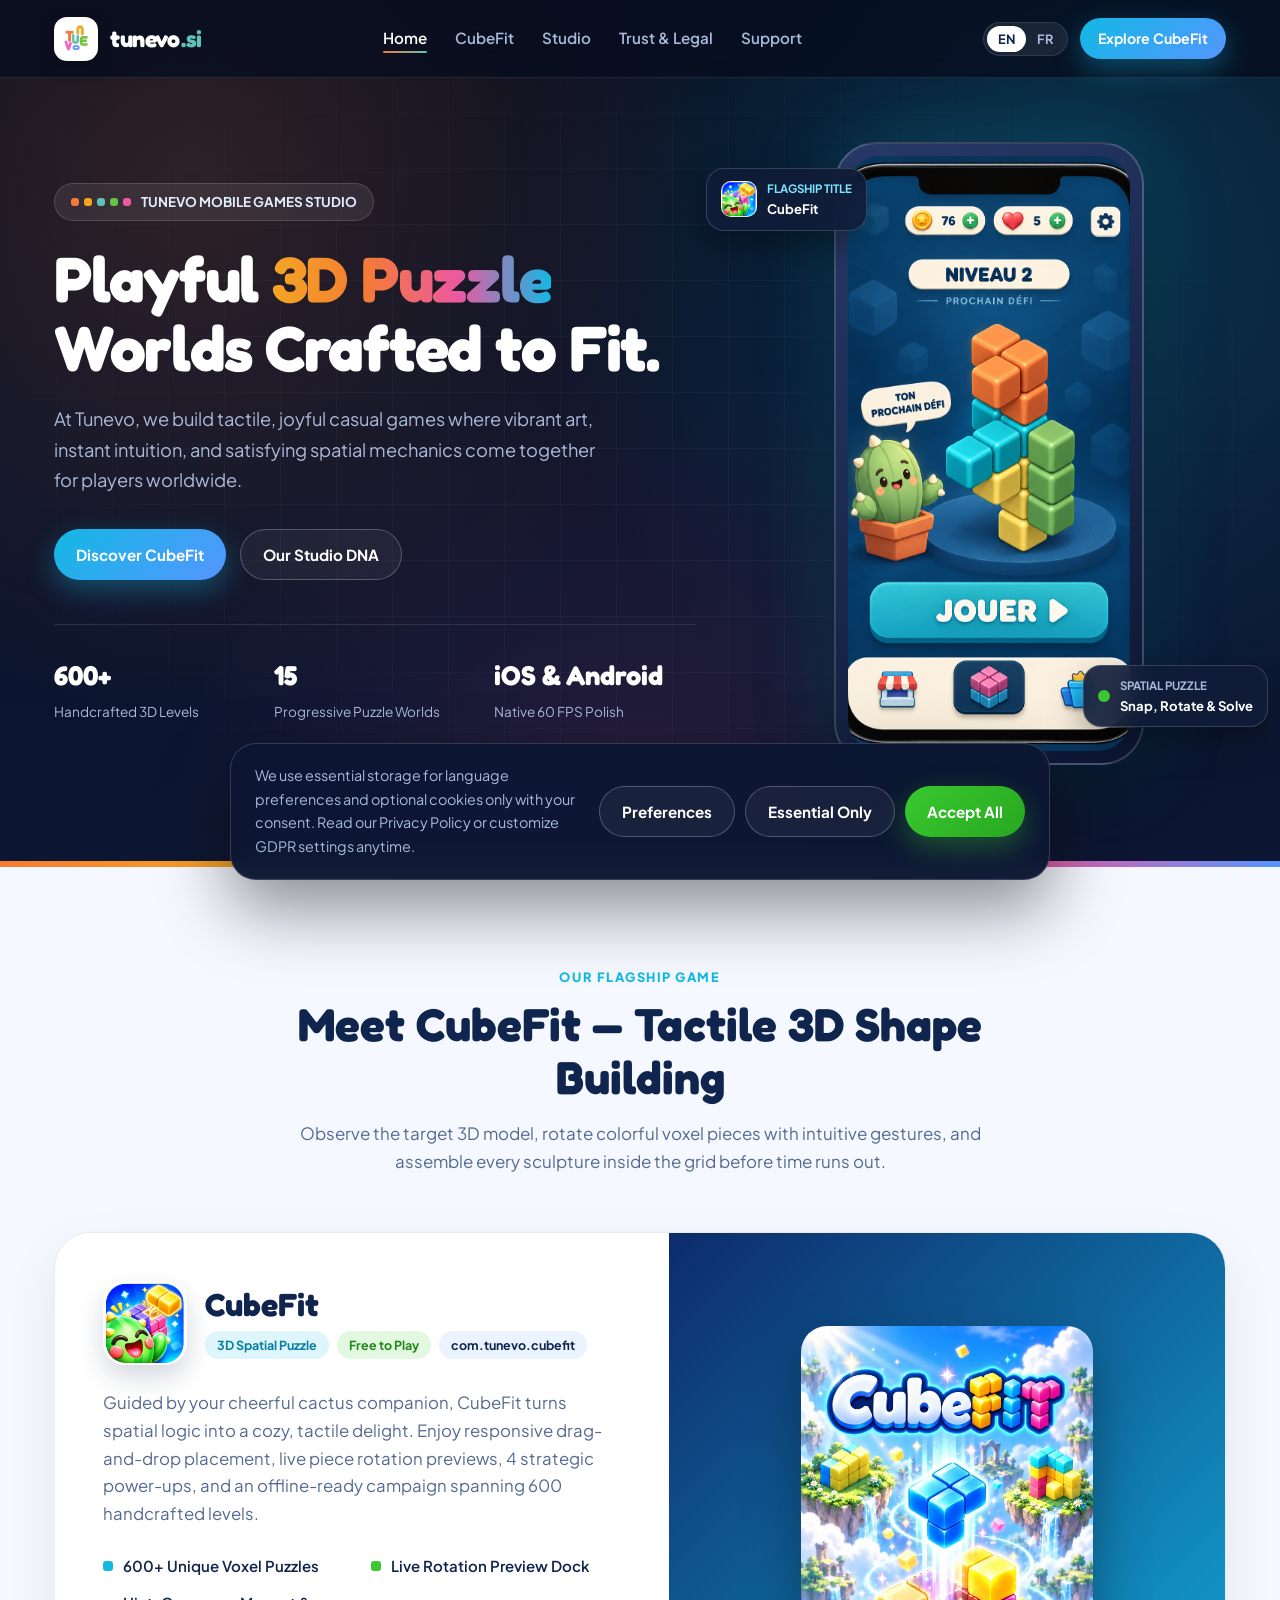
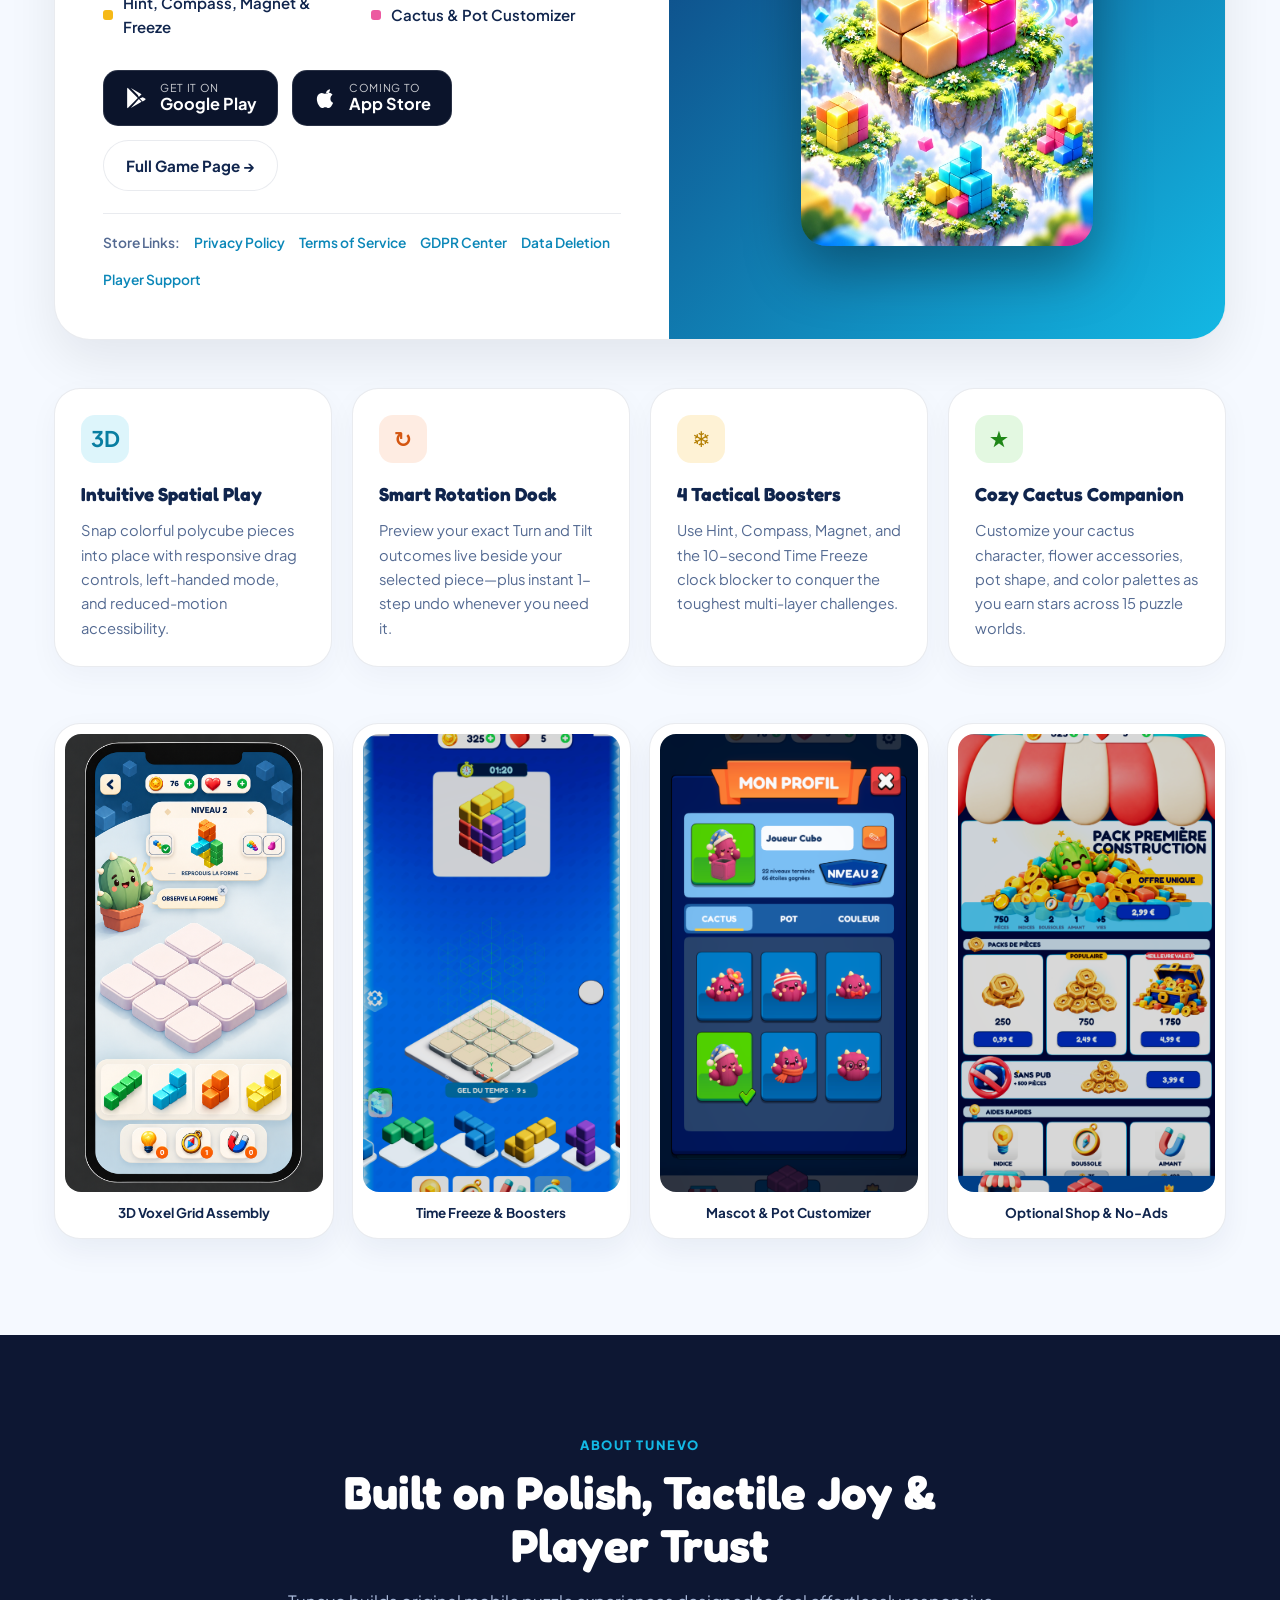
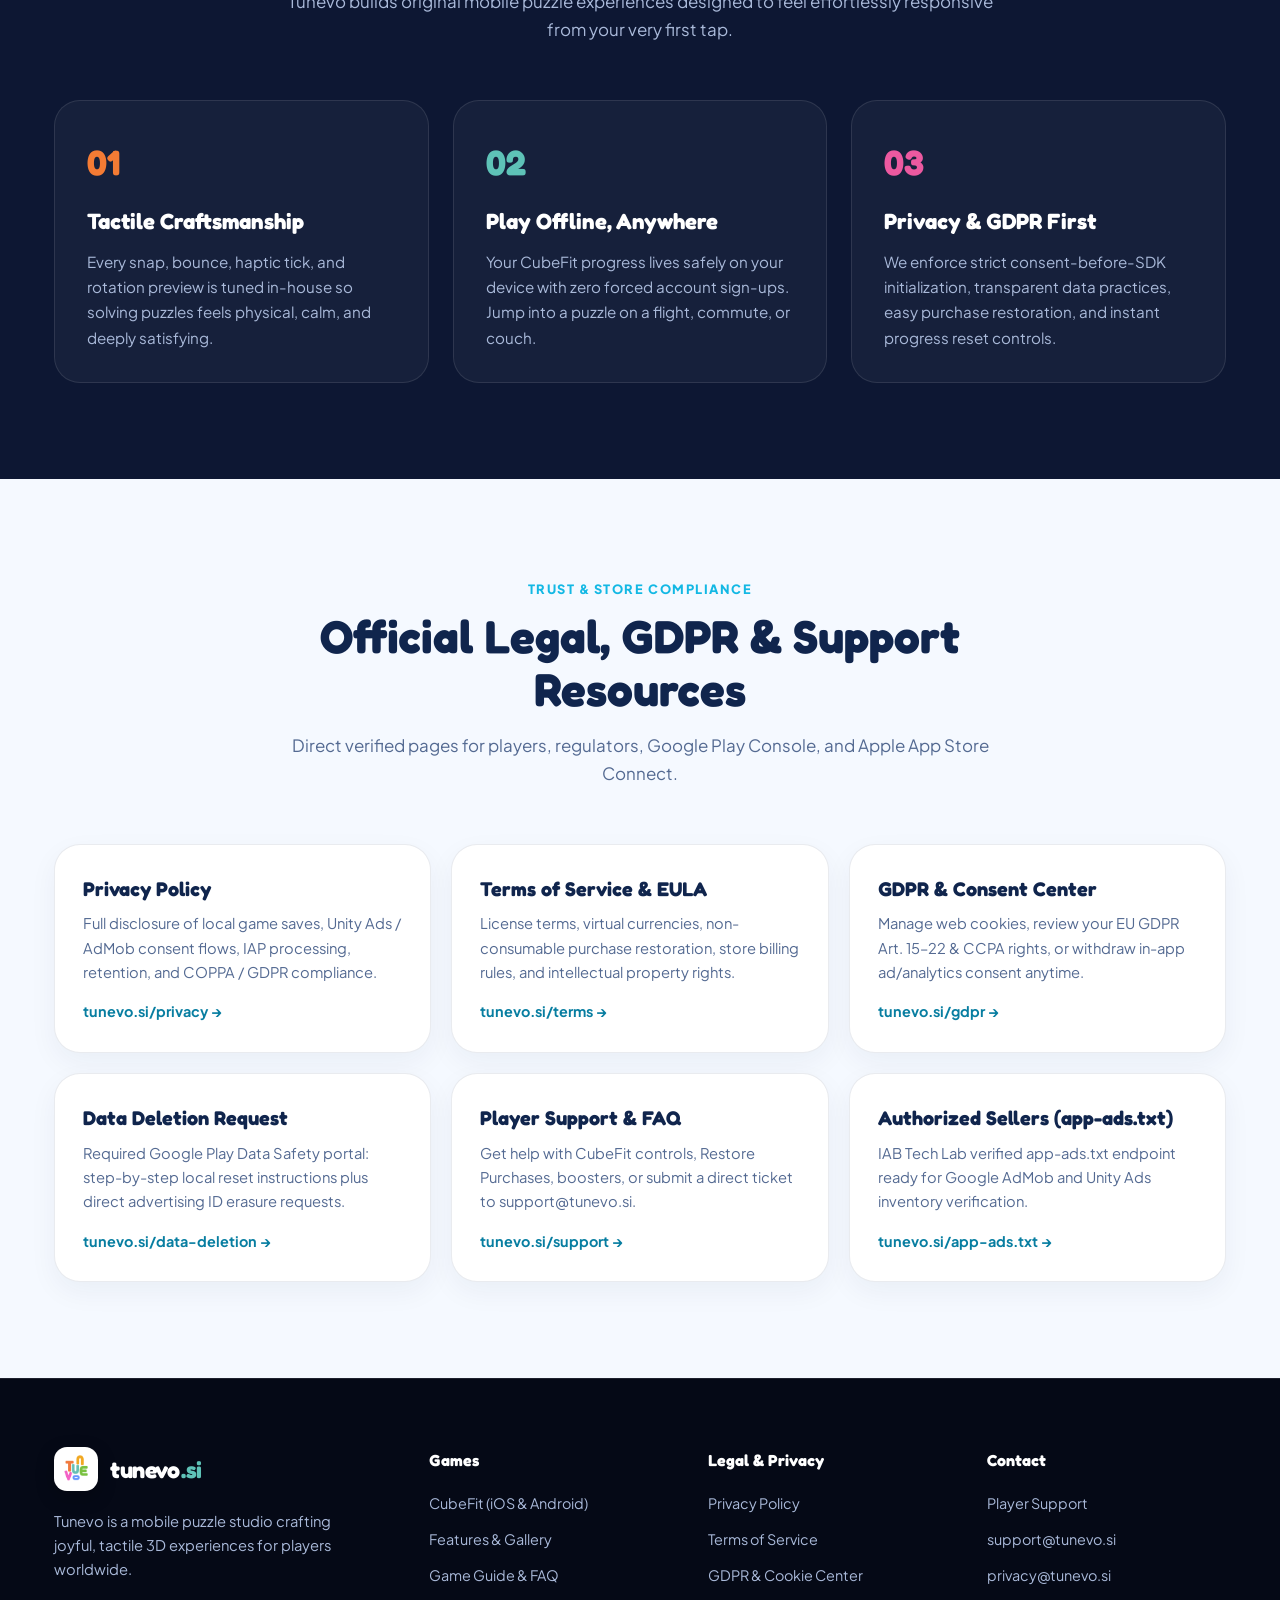
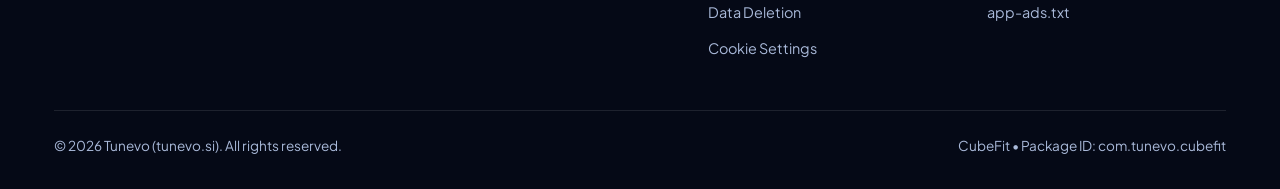
==== index.html @ 31abd895 "feat: initialize Tunevo (tunevo.si) website & CubeFit store/GDPR compliance hub" ====
<!DOCTYPE html>
<html lang="en" data-lang="en">
<head>
  <meta charset="UTF-8">
  <meta name="viewport" content="width=device-width, initial-scale=1.0">
  <title>Tunevo — Mobile Puzzle Studio &amp; Creators of CubeFit</title>
  <meta name="description" content="Tunevo is an independent mobile game studio crafting tactile 3D puzzle experiences. Discover CubeFit: 600+ handcrafted voxel construction puzzles for iOS and Android.">
  <meta name="theme-color" content="#070D1F">
  <link rel="canonical" href="https://tunevo.si/">
  <link rel="icon" type="image/png" href="assets/images/favicon.png">
  <link rel="apple-touch-icon" href="assets/images/tunevo-logo.png">
  <link rel="manifest" href="site.webmanifest">

  <!-- Open Graph / Social Sharing -->
  <meta property="og:type" content="website">
  <meta property="og:url" content="https://tunevo.si/">
  <meta property="og:title" content="Tunevo — Mobile Puzzle Studio &amp; Creators of CubeFit">
  <meta property="og:description" content="Playful 3D worlds crafted to fit. Explore CubeFit, our flagship 3D voxel puzzle game with 600 handcrafted levels on iOS &amp; Android.">
  <meta property="og:image" content="https://tunevo.si/assets/images/cubefit-poster.jpg">
  <meta name="twitter:card" content="summary_large_image">

  <link rel="stylesheet" href="assets/css/styles.css">
</head>
<body>
  <!-- Navigation -->
  <header class="site-header">
    <div class="container nav-inner">
      <a href="./" class="brand-link" aria-label="Tunevo Home">
        <span class="brand-logo-wrap">
          <img src="assets/images/tunevo-logo.png" alt="Tunevo logo">
        </span>
        <span class="brand-wordmark">tunevo<span class="brand-dot">.si</span></span>
      </a>

      <nav aria-label="Primary Navigation">
        <ul class="nav-links">
          <li><a href="#top" class="active" data-i18n-en="Home" data-i18n-fr="Accueil">Home</a></li>
          <li><a href="#cubefit" data-i18n-en="CubeFit" data-i18n-fr="CubeFit">CubeFit</a></li>
          <li><a href="#studio" data-i18n-en="Studio" data-i18n-fr="Studio">Studio</a></li>
          <li><a href="#compliance" data-i18n-en="Trust &amp; Legal" data-i18n-fr="Légal &amp; RGPD">Trust &amp; Legal</a></li>
          <li><a href="support/" data-i18n-en="Support" data-i18n-fr="Support">Support</a></li>
        </ul>
      </nav>

      <div class="nav-actions">
        <div class="lang-switch" role="group" aria-label="Language switch">
          <button type="button" class="lang-btn active" data-set-lang="en">EN</button>
          <button type="button" class="lang-btn" data-set-lang="fr">FR</button>
        </div>
        <a href="cubefit/" class="btn btn-primary nav-cta" data-i18n-en="Explore CubeFit" data-i18n-fr="Découvrir CubeFit">Explore CubeFit</a>
        <button type="button" class="mobile-menu-btn" id="mobileMenuBtn" aria-label="Open menu" aria-expanded="false">
          <svg width="22" height="22" viewBox="0 0 24 24" fill="none" stroke="currentColor" stroke-width="2.4" stroke-linecap="round"><path d="M4 7h16M4 12h16M4 17h16"/></svg>
        </button>
      </div>
    </div>
  </header>

  <div class="mobile-drawer" id="mobileDrawer">
    <ul>
      <li><a href="#top" data-i18n-en="Home" data-i18n-fr="Accueil">Home</a></li>
      <li><a href="#cubefit" data-i18n-en="CubeFit — Flagship Game" data-i18n-fr="CubeFit — Jeu phare">CubeFit — Flagship Game</a></li>
      <li><a href="#studio" data-i18n-en="About Tunevo" data-i18n-fr="À propos de Tunevo">About Tunevo</a></li>
      <li><a href="privacy/" data-i18n-en="Privacy Policy" data-i18n-fr="Politique de confidentialité">Privacy Policy</a></li>
      <li><a href="terms/" data-i18n-en="Terms of Service" data-i18n-fr="Conditions d'utilisation">Terms of Service</a></li>
      <li><a href="gdpr/" data-i18n-en="GDPR &amp; Cookies" data-i18n-fr="RGPD &amp; Cookies">GDPR &amp; Cookies</a></li>
      <li><a href="support/" data-i18n-en="Support" data-i18n-fr="Support">Support</a></li>
    </ul>
  </div>

  <main id="top">
    <!-- Hero Section -->
    <section class="hero-section">
      <div class="hero-grid-bg" aria-hidden="true"></div>
      <div class="container hero-layout">
        <div>
          <div class="studio-badge">
            <span class="studio-badge-dots" aria-hidden="true">
              <span style="background: var(--tunevo-orange)"></span>
              <span style="background: var(--tunevo-yellow)"></span>
              <span style="background: var(--tunevo-teal)"></span>
              <span style="background: var(--tunevo-green)"></span>
              <span style="background: var(--tunevo-pink)"></span>
            </span>
            <span data-i18n-en="TUNEVO MOBILE GAMES STUDIO" data-i18n-fr="STUDIO DE JEUX MOBILES TUNEVO">TUNEVO MOBILE GAMES STUDIO</span>
          </div>

          <h1 class="hero-title" data-lang-block="en">
            Playful <span class="gradient-text">3D Puzzle</span><br>Worlds Crafted to Fit.
          </h1>
          <h1 class="hero-title" data-lang-block="fr">
            Des mondes <span class="gradient-text">Puzzle 3D</span><br>pensés pour captiver.
          </h1>

          <p class="hero-subtitle" data-i18n-en="At Tunevo, we build tactile, joyful casual games where vibrant art, instant intuition, and satisfying spatial mechanics come together for players worldwide." data-i18n-fr="Chez Tunevo, nous créons des jeux casual tactiles et joyeux où direction artistique vibrante, prise en main immédiate et puzzles spatiaux gratifiants se rencontrent pour les joueurs du monde entier.">
            At Tunevo, we build tactile, joyful casual games where vibrant art, instant intuition, and satisfying spatial mechanics come together for players worldwide.
          </p>

          <div class="hero-actions">
            <a href="#cubefit" class="btn btn-primary" data-i18n-en="Discover CubeFit" data-i18n-fr="Découvrir CubeFit">Discover CubeFit</a>
            <a href="#studio" class="btn btn-outline-light" data-i18n-en="Our Studio DNA" data-i18n-fr="Notre ADN Studio">Our Studio DNA</a>
          </div>

          <div class="hero-stats">
            <div class="stat-item">
              <strong>600+</strong>
              <span data-i18n-en="Handcrafted 3D Levels" data-i18n-fr="Niveaux 3D conçus à la main">Handcrafted 3D Levels</span>
            </div>
            <div class="stat-item">
              <strong>15</strong>
              <span data-i18n-en="Progressive Puzzle Worlds" data-i18n-fr="Mondes de progression">Progressive Puzzle Worlds</span>
            </div>
            <div class="stat-item">
              <strong>iOS &amp; Android</strong>
              <span data-i18n-en="Native 60 FPS Polish" data-i18n-fr="Fluidité native 60 FPS">Native 60 FPS Polish</span>
            </div>
          </div>
        </div>

        <div class="hero-visual">
          <div class="floating-chip chip-top">
            <img src="assets/images/cubefit-icon.png" alt="CubeFit App Icon">
            <div>
              <div style="font-size: 0.72rem; color: #7EE4FF;" data-i18n-en="FLAGSHIP TITLE" data-i18n-fr="TITRE PHARE">FLAGSHIP TITLE</div>
              <div>CubeFit</div>
            </div>
          </div>

          <div class="phone-showcase">
            <img src="assets/images/cubefit-phone-home.png" alt="CubeFit Home Screen Showcase">
          </div>

          <div class="floating-chip chip-bottom">
            <span style="width: 12px; height: 12px; border-radius: 50%; background: var(--cubefit-green); display: inline-block;"></span>
            <div>
              <div style="font-size: 0.72rem; color: var(--ink-light-muted);" data-i18n-en="SPATIAL PUZZLE" data-i18n-fr="PUZZLE SPATIAL">SPATIAL PUZZLE</div>
              <div data-i18n-en="Snap, Rotate &amp; Solve" data-i18n-fr="Orientez, Posez &amp; Validez">Snap, Rotate &amp; Solve</div>
            </div>
          </div>
        </div>
      </div>
    </section>

    <div class="brand-ribbon" aria-hidden="true"></div>

    <!-- Dedicated CubeFit Flagship Section -->
    <section class="section-light" id="cubefit">
      <div class="container">
        <div class="section-header">
          <span class="eyebrow" data-i18n-en="OUR FLAGSHIP GAME" data-i18n-fr="NOTRE JEU PHARE">OUR FLAGSHIP GAME</span>
          <h2 class="section-title" data-i18n-en="Meet CubeFit — Tactile 3D Shape Building" data-i18n-fr="Découvrez CubeFit — Construction 3D Tactile">Meet CubeFit — Tactile 3D Shape Building</h2>
          <p class="section-desc" data-i18n-en="Observe the target 3D model, rotate colorful voxel pieces with intuitive gestures, and assemble every sculpture inside the grid before time runs out." data-i18n-fr="Observez le modèle 3D cible, orientez les pièces colorées d'un geste fluide et assemblez chaque sculpture sur le plateau avant la fin du chrono.">
            Observe the target 3D model, rotate colorful voxel pieces with intuitive gestures, and assemble every sculpture inside the grid before time runs out.
          </p>
        </div>

        <article class="cubefit-flagship">
          <div class="cubefit-info">
            <div class="cubefit-app-row">
              <img src="assets/images/cubefit-icon.png" alt="CubeFit Official Icon" class="cubefit-icon">
              <div>
                <h3>CubeFit</h3>
                <div class="cubefit-meta-tags">
                  <span class="tag-pill cyan" data-i18n-en="3D Spatial Puzzle" data-i18n-fr="Puzzle Spatial 3D">3D Spatial Puzzle</span>
                  <span class="tag-pill green" data-i18n-en="Free to Play" data-i18n-fr="Gratuit">Free to Play</span>
                  <span class="tag-pill">com.tunevo.cubefit</span>
                </div>
              </div>
            </div>

            <p class="cubefit-lead" data-i18n-en="Guided by your cheerful cactus companion, CubeFit turns spatial logic into a cozy, tactile delight. Enjoy responsive drag-and-drop placement, live piece rotation previews, 4 strategic power-ups, and an offline-ready campaign spanning 600 handcrafted levels." data-i18n-fr="Accompagné de votre mascotte cactus expressive, CubeFit transforme la logique spatiale en un plaisir tactile et chaleureux. Profitez d'un placement fluide, d'aperçus de rotation en direct, de 4 bonus stratégiques et d'une campagne jouable hors ligne de 600 niveaux.">
              Guided by your cheerful cactus companion, CubeFit turns spatial logic into a cozy, tactile delight. Enjoy responsive drag-and-drop placement, live piece rotation previews, 4 strategic power-ups, and an offline-ready campaign spanning 600 handcrafted levels.
            </p>

            <ul class="cubefit-bullets">
              <li><span class="bullet-dot" style="background: var(--cubefit-cyan)"></span><span data-i18n-en="600+ Unique Voxel Puzzles" data-i18n-fr="600+ Puzzles Voxel uniques">600+ Unique Voxel Puzzles</span></li>
              <li><span class="bullet-dot" style="background: var(--cubefit-green)"></span><span data-i18n-en="Live Rotation Preview Dock" data-i18n-fr="Barre d'aperçu de rotation">Live Rotation Preview Dock</span></li>
              <li><span class="bullet-dot" style="background: var(--cubefit-gold)"></span><span data-i18n-en="Hint, Compass, Magnet &amp; Freeze" data-i18n-fr="Indice, Boussole, Aimant &amp; Gel">Hint, Compass, Magnet &amp; Freeze</span></li>
              <li><span class="bullet-dot" style="background: var(--tunevo-pink)"></span><span data-i18n-en="Cactus &amp; Pot Customizer" data-i18n-fr="Personnalisation Cactus &amp; Pot">Cactus &amp; Pot Customizer</span></li>
            </ul>

            <div class="store-buttons" id="stores">
              <a href="https://play.google.com/store/apps/details?id=com.tunevo.cubefit" target="_blank" rel="noopener noreferrer" class="store-badge" aria-label="Get CubeFit on Google Play">
                <svg viewBox="0 0 24 24" fill="currentColor" aria-hidden="true"><path d="M3.61 1.814L13.793 12 3.61 22.186a1.75 1.75 0 0 1-.46-1.2V3.014c0-.463.173-.89.46-1.2zm11.244 11.245l2.707 2.707-10.74 6.137 8.033-8.844zm3.82-1.915l2.373 1.356c.62.354.62 1.246 0 1.6l-2.373 1.356-2.963-2.963 2.963-1.349zm-4.881-2.203L6.821 2.097l10.74 6.137-2.707 2.707z"/></svg>
                <span class="store-badge-text">
                  <small data-i18n-en="GET IT ON" data-i18n-fr="DISPONIBLE SUR">GET IT ON</small>
                  <strong>Google Play</strong>
                </span>
              </a>

              <a href="cubefit/" class="store-badge" aria-label="Download CubeFit on the App Store">
                <svg viewBox="0 0 24 24" fill="currentColor" aria-hidden="true"><path d="M18.71 19.5c-.83 1.24-1.71 2.45-3.05 2.47-1.34.03-1.77-.79-3.29-.79-1.53 0-2 .77-3.27.82-1.31.05-2.3-1.32-3.14-2.53C4.25 17 2.94 12.45 4.7 9.39c.87-1.52 2.43-2.48 4.12-2.51 1.28-.02 2.5.87 3.29.87.78 0 2.26-1.07 3.81-.91.65.03 2.47.26 3.64 1.98-.09.06-2.17 1.28-2.15 3.81.03 3.02 2.65 4.03 2.68 4.04-.03.07-.42 1.44-1.38 2.83M15.97 6.33c.68-.83 1.14-1.98 1.01-3.13-.98.04-2.17.65-2.87 1.48-.63.73-1.18 1.9-1.03 3.02 1.1.08 2.21-.55 2.89-1.37z"/></svg>
                <span class="store-badge-text">
                  <small data-i18n-en="COMING TO" data-i18n-fr="BIENTÔT SUR">COMING TO</small>
                  <strong>App Store</strong>
                </span>
              </a>

              <a href="cubefit/" class="btn btn-outline-dark" data-i18n-en="Full Game Page &rarr;" data-i18n-fr="Page complète du jeu &rarr;">Full Game Page &rarr;</a>
            </div>

            <div class="cubefit-legal-strip">
              <span data-i18n-en="Store Links:" data-i18n-fr="Liens Store :">Store Links:</span>
              <a href="privacy/" data-i18n-en="Privacy Policy" data-i18n-fr="Confidentialité">Privacy Policy</a>
              <a href="terms/" data-i18n-en="Terms of Service" data-i18n-fr="CGU">Terms of Service</a>
              <a href="gdpr/" data-i18n-en="GDPR Center" data-i18n-fr="Centre RGPD">GDPR Center</a>
              <a href="data-deletion/" data-i18n-en="Data Deletion" data-i18n-fr="Suppression des données">Data Deletion</a>
              <a href="support/" data-i18n-en="Player Support" data-i18n-fr="Support Joueur">Player Support</a>
            </div>
          </div>

          <div class="cubefit-media-pane">
            <img src="assets/images/cubefit-poster.jpg" alt="CubeFit 3D Puzzle Artwork">
          </div>
        </article>

        <!-- Core Features -->
        <div class="features-grid">
          <div class="feature-card">
            <div class="feature-icon" style="background: rgba(19, 184, 228, 0.14); color: #087EA1;">3D</div>
            <h4 data-i18n-en="Intuitive Spatial Play" data-i18n-fr="Jeu Spatial Intuitif">Intuitive Spatial Play</h4>
            <p data-i18n-en="Snap colorful polycube pieces into place with responsive drag controls, left-handed mode, and reduced-motion accessibility." data-i18n-fr="Placez des pièces polycubes avec un glisser-déposer fluide, un mode gaucher et une option d'animations réduites.">
              Snap colorful polycube pieces into place with responsive drag controls, left-handed mode, and reduced-motion accessibility.
            </p>
          </div>

          <div class="feature-card">
            <div class="feature-icon" style="background: rgba(244, 123, 52, 0.14); color: #D45611;">&#8635;</div>
            <h4 data-i18n-en="Smart Rotation Dock" data-i18n-fr="Dock de Rotation Intelligent">Smart Rotation Dock</h4>
            <p data-i18n-en="Preview your exact Turn and Tilt outcomes live beside your selected piece—plus instant 1-step undo whenever you need it." data-i18n-fr="Visualisez l'aperçu exact de chaque rotation horizontale ou verticale avant de valider, avec annulation directe en un geste.">
              Preview your exact Turn and Tilt outcomes live beside your selected piece—plus instant 1-step undo whenever you need it.
            </p>
          </div>

          <div class="feature-card">
            <div class="feature-icon" style="background: rgba(246, 185, 23, 0.18); color: #B37E00;">&#10052;</div>
            <h4 data-i18n-en="4 Tactical Boosters" data-i18n-fr="4 Bonus Tactiques">4 Tactical Boosters</h4>
            <p data-i18n-en="Use Hint, Compass, Magnet, and the 10-second Time Freeze clock blocker to conquer the toughest multi-layer challenges." data-i18n-fr="Utilisez Indice, Boussole, Aimant et le Gel du Temps (10 secondes) pour réussir les défis les plus complexes.">
              Use Hint, Compass, Magnet, and the 10-second Time Freeze clock blocker to conquer the toughest multi-layer challenges.
            </p>
          </div>

          <div class="feature-card">
            <div class="feature-icon" style="background: rgba(57, 201, 47, 0.14); color: #1F8717;">&#9733;</div>
            <h4 data-i18n-en="Cozy Cactus Companion" data-i18n-fr="Mascotte Cactus Évolutive">Cozy Cactus Companion</h4>
            <p data-i18n-en="Customize your cactus character, flower accessories, pot shape, and color palettes as you earn stars across 15 puzzle worlds." data-i18n-fr="Personnalisez votre mascotte cactus, son pot et ses couleurs au fil de votre progression dans les 15 mondes.">
              Customize your cactus character, flower accessories, pot shape, and color palettes as you earn stars across 15 puzzle worlds.
            </p>
          </div>
        </div>

        <!-- Screenshots Gallery -->
        <div class="gallery-grid">
          <div class="gallery-card" data-lightbox-src="assets/images/cubefit-phone-gameplay.png" data-lightbox-alt="CubeFit 3D Grid Gameplay">
            <img src="assets/images/cubefit-phone-gameplay.png" alt="CubeFit 3D Grid Gameplay" loading="lazy">
            <div class="gallery-caption" data-i18n-en="3D Voxel Grid Assembly" data-i18n-fr="Assemblage 3D sur plateau">3D Voxel Grid Assembly</div>
          </div>
          <div class="gallery-card" data-lightbox-src="assets/images/cubefit-screen-freeze.png" data-lightbox-alt="CubeFit Time Freeze Booster">
            <img src="assets/images/cubefit-screen-freeze.png" alt="CubeFit Time Freeze Booster" loading="lazy">
            <div class="gallery-caption" data-i18n-en="Time Freeze &amp; Boosters" data-i18n-fr="Gel du Temps &amp; Bonus">Time Freeze &amp; Boosters</div>
          </div>
          <div class="gallery-card" data-lightbox-src="assets/images/cubefit-screen-profile.png" data-lightbox-alt="CubeFit Mascot Customizer">
            <img src="assets/images/cubefit-screen-profile.png" alt="CubeFit Mascot Customizer" loading="lazy">
            <div class="gallery-caption" data-i18n-en="Mascot &amp; Pot Customizer" data-i18n-fr="Atelier Cactus &amp; Pots">Mascot &amp; Pot Customizer</div>
          </div>
          <div class="gallery-card" data-lightbox-src="assets/images/cubefit-screen-shop.png" data-lightbox-alt="CubeFit Shop &amp; Bundles">
            <img src="assets/images/cubefit-screen-shop.png" alt="CubeFit Shop &amp; Bundles" loading="lazy">
            <div class="gallery-caption" data-i18n-en="Optional Shop &amp; No-Ads" data-i18n-fr="Boutique &amp; Pack Sans Pub">Optional Shop &amp; No-Ads</div>
          </div>
        </div>
      </div>
    </section>

    <!-- Studio Philosophy (Grand Games / Loop Games Style) -->
    <section class="section-dark" id="studio">
      <div class="container">
        <div class="section-header">
          <span class="eyebrow" data-i18n-en="ABOUT TUNEVO" data-i18n-fr="À PROPOS DE TUNEVO">ABOUT TUNEVO</span>
          <h2 class="section-title" data-i18n-en="Built on Polish, Tactile Joy &amp; Player Trust" data-i18n-fr="Fondé sur le soin, le plaisir tactile et la confiance">Built on Polish, Tactile Joy &amp; Player Trust</h2>
          <p class="section-desc" data-i18n-en="Tunevo builds original mobile puzzle experiences designed to feel effortlessly responsive from your very first tap." data-i18n-fr="Tunevo développe des expériences de puzzle mobiles originales, pensées pour offrir une prise en main fluide et gratifiante dès la première seconde.">
            Tunevo builds original mobile puzzle experiences designed to feel effortlessly responsive from your very first tap.
          </p>
        </div>

        <div class="pillars-grid">
          <div class="pillar-card">
            <span class="pillar-num" style="color: var(--tunevo-orange);">01</span>
            <h3 data-i18n-en="Tactile Craftsmanship" data-i18n-fr="Finition Tactile">Tactile Craftsmanship</h3>
            <p data-i18n-en="Every snap, bounce, haptic tick, and rotation preview is tuned in-house so solving puzzles feels physical, calm, and deeply satisfying." data-i18n-fr="Chaque clic, rebond, vibration haptique et aperçu de rotation est calibré avec précision pour offrir un ressenti physique et apaisant.">
              Every snap, bounce, haptic tick, and rotation preview is tuned in-house so solving puzzles feels physical, calm, and deeply satisfying.
            </p>
          </div>

          <div class="pillar-card">
            <span class="pillar-num" style="color: var(--tunevo-teal);">02</span>
            <h3 data-i18n-en="Play Offline, Anywhere" data-i18n-fr="Jouable Hors Ligne">Play Offline, Anywhere</h3>
            <p data-i18n-en="Your CubeFit progress lives safely on your device with zero forced account sign-ups. Jump into a puzzle on a flight, commute, or couch." data-i18n-fr="Votre progression CubeFit est sauvegardée localement sans création de compte obligatoire. Lancez une partie à tout moment, même hors connexion.">
              Your CubeFit progress lives safely on your device with zero forced account sign-ups. Jump into a puzzle on a flight, commute, or couch.
            </p>
          </div>

          <div class="pillar-card">
            <span class="pillar-num" style="color: var(--tunevo-pink);">03</span>
            <h3 data-i18n-en="Privacy &amp; GDPR First" data-i18n-fr="Confidentialité &amp; RGPD">Privacy &amp; GDPR First</h3>
            <p data-i18n-en="We enforce strict consent-before-SDK initialization, transparent data practices, easy purchase restoration, and instant progress reset controls." data-i18n-fr="Nous appliquons le consentement préalable avant l'initialisation des SDK tiers, une transparence totale et des contrôles simples de suppression et restauration.">
              We enforce strict consent-before-SDK initialization, transparent data practices, easy purchase restoration, and instant progress reset controls.
            </p>
          </div>
        </div>
      </div>
    </section>

    <!-- Store Compliance & Legal Center -->
    <section class="section-light" id="compliance">
      <div class="container">
        <div class="section-header">
          <span class="eyebrow" data-i18n-en="TRUST &amp; STORE COMPLIANCE" data-i18n-fr="CONFIANCE &amp; CONFORMITÉ STORES">TRUST &amp; STORE COMPLIANCE</span>
          <h2 class="section-title" data-i18n-en="Official Legal, GDPR &amp; Support Resources" data-i18n-fr="Ressources Légales, RGPD &amp; Support Officielles">Official Legal, GDPR &amp; Support Resources</h2>
          <p class="section-desc" data-i18n-en="Direct verified pages for players, regulators, Google Play Console, and Apple App Store Connect." data-i18n-fr="Pages officielles destinées aux joueurs, aux autorités de protection des données ainsi qu'à Google Play Console et Apple App Store Connect.">
            Direct verified pages for players, regulators, Google Play Console, and Apple App Store Connect.
          </p>
        </div>

        <div class="compliance-grid">
          <a href="privacy/" class="compliance-card">
            <div>
              <h3 data-i18n-en="Privacy Policy" data-i18n-fr="Politique de Confidentialité">Privacy Policy</h3>
              <p data-i18n-en="Full disclosure of local game saves, Unity Ads / AdMob consent flows, IAP processing, retention, and COPPA / GDPR compliance." data-i18n-fr="Détails complets sur la sauvegarde locale, le consentement publicitaire, les achats intégrés, la conservation et la conformité RGPD.">
                Full disclosure of local game saves, Unity Ads / AdMob consent flows, IAP processing, retention, and COPPA / GDPR compliance.
              </p>
            </div>
            <span class="compliance-link">tunevo.si/privacy &rarr;</span>
          </a>

          <a href="terms/" class="compliance-card">
            <div>
              <h3 data-i18n-en="Terms of Service &amp; EULA" data-i18n-fr="Conditions d'Utilisation (CGU)">Terms of Service &amp; EULA</h3>
              <p data-i18n-en="License terms, virtual currencies, non-consumable purchase restoration, store billing rules, and intellectual property rights." data-i18n-fr="Conditions de licence, monnaies virtuelles, restauration des achats, règles des boutiques officielles et propriété intellectuelle.">
                License terms, virtual currencies, non-consumable purchase restoration, store billing rules, and intellectual property rights.
              </p>
            </div>
            <span class="compliance-link">tunevo.si/terms &rarr;</span>
          </a>

          <a href="gdpr/" class="compliance-card">
            <div>
              <h3 data-i18n-en="GDPR &amp; Consent Center" data-i18n-fr="Centre RGPD &amp; Préférences">GDPR &amp; Consent Center</h3>
              <p data-i18n-en="Manage web cookies, review your EU GDPR Art. 15–22 &amp; CCPA rights, or withdraw in-app ad/analytics consent anytime." data-i18n-fr="Gérez vos cookies, consultez vos droits RGPD (Art. 15–22) et CCPA, ou retirez votre consentement publicitaire à tout moment.">
                Manage web cookies, review your EU GDPR Art. 15–22 &amp; CCPA rights, or withdraw in-app ad/analytics consent anytime.
              </p>
            </div>
            <span class="compliance-link">tunevo.si/gdpr &rarr;</span>
          </a>

          <a href="data-deletion/" class="compliance-card">
            <div>
              <h3 data-i18n-en="Data Deletion Request" data-i18n-fr="Suppression des Données">Data Deletion Request</h3>
              <p data-i18n-en="Required Google Play Data Safety portal: step-by-step local reset instructions plus direct advertising ID erasure requests." data-i18n-fr="Portail conforme Google Play Sécurité des données : instructions de réinitialisation locale et demande d'effacement d'identifiants.">
                Required Google Play Data Safety portal: step-by-step local reset instructions plus direct advertising ID erasure requests.
              </p>
            </div>
            <span class="compliance-link">tunevo.si/data-deletion &rarr;</span>
          </a>

          <a href="support/" class="compliance-card">
            <div>
              <h3 data-i18n-en="Player Support &amp; FAQ" data-i18n-fr="Support Joueur &amp; FAQ">Player Support &amp; FAQ</h3>
              <p data-i18n-en="Get help with CubeFit controls, Restore Purchases, boosters, or submit a direct ticket to support@tunevo.si." data-i18n-fr="Aide sur les commandes CubeFit, la restauration des achats, les bonus ou envoi direct d'un ticket à support@tunevo.si.">
                Get help with CubeFit controls, Restore Purchases, boosters, or submit a direct ticket to support@tunevo.si.
              </p>
            </div>
            <span class="compliance-link">tunevo.si/support &rarr;</span>
          </a>

          <a href="app-ads.txt" class="compliance-card">
            <div>
              <h3 data-i18n-en="Authorized Sellers (app-ads.txt)" data-i18n-fr="Vendeurs Autorisés (app-ads.txt)">Authorized Sellers (app-ads.txt)</h3>
              <p data-i18n-en="IAB Tech Lab verified app-ads.txt endpoint ready for Google AdMob and Unity Ads inventory verification." data-i18n-fr="Fichier app-ads.txt conforme IAB Tech Lab prêt pour la vérification Google AdMob et Unity Ads.">
                IAB Tech Lab verified app-ads.txt endpoint ready for Google AdMob and Unity Ads inventory verification.
              </p>
            </div>
            <span class="compliance-link">tunevo.si/app-ads.txt &rarr;</span>
          </a>
        </div>
      </div>
    </section>
  </main>

  <!-- Footer -->
  <footer class="site-footer">
    <div class="container">
      <div class="footer-grid">
        <div class="footer-brand">
          <a href="./" class="brand-link">
            <span class="brand-logo-wrap">
              <img src="assets/images/tunevo-logo.png" alt="Tunevo Logo">
            </span>
            <span class="brand-wordmark">tunevo<span class="brand-dot">.si</span></span>
          </a>
          <p data-i18n-en="Tunevo is a mobile puzzle studio crafting joyful, tactile 3D experiences for players worldwide." data-i18n-fr="Tunevo est un studio de jeux mobiles créant des expériences de puzzle 3D tactiles et joyeuses pour les joueurs du monde entier.">
            Tunevo is a mobile puzzle studio crafting joyful, tactile 3D experiences for players worldwide.
          </p>
        </div>

        <div class="footer-col">
          <h4 data-i18n-en="Games" data-i18n-fr="Jeux">Games</h4>
          <ul>
            <li><a href="cubefit/">CubeFit (iOS &amp; Android)</a></li>
            <li><a href="#cubefit" data-i18n-en="Features &amp; Gallery" data-i18n-fr="Fonctionnalités &amp; Galerie">Features &amp; Gallery</a></li>
            <li><a href="support/" data-i18n-en="Game Guide &amp; FAQ" data-i18n-fr="Guide du jeu &amp; FAQ">Game Guide &amp; FAQ</a></li>
          </ul>
        </div>

        <div class="footer-col">
          <h4 data-i18n-en="Legal &amp; Privacy" data-i18n-fr="Légal &amp; Confidentialité">Legal &amp; Privacy</h4>
          <ul>
            <li><a href="privacy/" data-i18n-en="Privacy Policy" data-i18n-fr="Politique de confidentialité">Privacy Policy</a></li>
            <li><a href="terms/" data-i18n-en="Terms of Service" data-i18n-fr="Conditions d'utilisation">Terms of Service</a></li>
            <li><a href="gdpr/" data-i18n-en="GDPR &amp; Cookie Center" data-i18n-fr="Centre RGPD &amp; Cookies">GDPR &amp; Cookie Center</a></li>
            <li><a href="data-deletion/" data-i18n-en="Data Deletion" data-i18n-fr="Suppression des données">Data Deletion</a></li>
            <li><button type="button" data-open-cookie-banner data-i18n-en="Cookie Settings" data-i18n-fr="Paramètres des cookies">Cookie Settings</button></li>
          </ul>
        </div>

        <div class="footer-col">
          <h4 data-i18n-en="Contact" data-i18n-fr="Contact">Contact</h4>
          <ul>
            <li><a href="support/" data-i18n-en="Player Support" data-i18n-fr="Support Joueur">Player Support</a></li>
            <li><a href="mailto:support@tunevo.si">support@tunevo.si</a></li>
            <li><a href="mailto:privacy@tunevo.si">privacy@tunevo.si</a></li>
            <li><a href="app-ads.txt">app-ads.txt</a></li>
          </ul>
        </div>
      </div>

      <div class="footer-bottom">
        <span>&copy; 2026 Tunevo (tunevo.si). <span data-i18n-en="All rights reserved." data-i18n-fr="Tous droits réservés.">All rights reserved.</span></span>
        <span data-i18n-en="CubeFit • Package ID: com.tunevo.cubefit" data-i18n-fr="CubeFit • Identifiant : com.tunevo.cubefit">CubeFit • Package ID: com.tunevo.cubefit</span>
      </div>
    </div>
  </footer>

  <!-- Lightbox -->
  <div class="lightbox" id="imageLightbox" aria-hidden="true" role="dialog" aria-label="Screenshot preview">
    <button type="button" class="lightbox-close" aria-label="Close">&times;</button>
    <img src="" alt="">
  </div>

  <!-- GDPR Cookie Consent Banner -->
  <div class="cookie-banner" id="cookieBanner" role="region" aria-label="Cookie Consent">
    <p data-i18n-en="We use essential storage for language preferences and optional cookies only with your consent. Read our Privacy Policy or customize GDPR settings anytime." data-i18n-fr="Nous utilisons un stockage essentiel pour vos préférences de langue et des cookies optionnels uniquement avec votre accord. Consultez notre Politique de confidentialité ou gérez le RGPD à tout moment.">
      We use essential storage for language preferences and optional cookies only with your consent. Read our Privacy Policy or customize GDPR settings anytime.
    </p>
    <div class="cookie-actions">
      <a href="gdpr/" class="btn btn-outline-light" data-i18n-en="Preferences" data-i18n-fr="Préférences">Preferences</a>
      <button type="button" class="btn btn-outline-light" data-cookie-action="reject-optional" data-i18n-en="Essential Only" data-i18n-fr="Refuser">Essential Only</button>
      <button type="button" class="btn btn-green" data-cookie-action="accept-all" data-i18n-en="Accept All" data-i18n-fr="Tout accepter">Accept All</button>
    </div>
  </div>

  <script src="assets/js/main.js"></script>
</body>
</html>
---- assets/css/styles.css ----
/* ==========================================================================
   TUNEVO STUDIO & CUBEFIT DESIGN SYSTEM
   Inspired by modern casual puzzle studio flagships (grand.gs / loopgames.net)
   ========================================================================== */

@import url('https://fonts.googleapis.com/css2?family=Fredoka:wght@500;600;700&family=Plus+Jakarta+Sans:wght@400;500;600;700;800&display=swap');

:root {
  /* Tunevo Logo Brand Palette */
  --tunevo-orange: #F47B34;
  --tunevo-yellow: #F5A623;
  --tunevo-teal: #5EC2B7;
  --tunevo-green: #66C247;
  --tunevo-pink: #EC59A0;
  --tunevo-blue: #5496FF;

  /* CubeFit Product Tokens */
  --cubefit-cyan: #13B8E4;
  --cubefit-green: #39C92F;
  --cubefit-gold: #F6B917;
  --cubefit-danger: #EF5B68;

  /* Studio Surface & Ink System */
  --bg-obsidian: #070D1F;
  --bg-navy: #0D1733;
  --bg-navy-elevated: #14224A;
  --bg-light: #F5F9FF;
  --bg-white: #FFFFFF;
  --bg-soft-blue: #EAF3FE;

  --ink-light: #FFFFFF;
  --ink-light-muted: #A9B9D9;
  --ink-dark: #10254D;
  --ink-dark-muted: #546A92;

  --border-dark: rgba(255, 255, 255, 0.10);
  --border-light: rgba(16, 37, 77, 0.09);

  /* Radii & Depth */
  --radius-sm: 12px;
  --radius-md: 18px;
  --radius-lg: 26px;
  --radius-xl: 36px;
  --radius-pill: 999px;

  --shadow-card: 0 20px 50px rgba(7, 13, 31, 0.08);
  --shadow-glow: 0 22px 60px rgba(19, 184, 228, 0.28);
  --shadow-dark: 0 28px 70px rgba(0, 0, 0, 0.45);

  --font-display: 'Fredoka', system-ui, -apple-system, sans-serif;
  --font-body: 'Plus Jakarta Sans', system-ui, -apple-system, BlinkMacSystemFont, sans-serif;

  --container-max: 1220px;
  --nav-height: 78px;
  --transition: 0.25s cubic-bezier(0.22, 1, 0.36, 1);
}

/* Reset & Base */
*, *::before, *::after {
  box-sizing: border-box;
  margin: 0;
  padding: 0;
}

html {
  scroll-behavior: smooth;
  font-size: 16px;
  -webkit-font-smoothing: antialiased;
}

body {
  font-family: var(--font-body);
  background-color: var(--bg-obsidian);
  color: var(--ink-light);
  line-height: 1.65;
  overflow-x: hidden;
}

img {
  max-width: 100%;
  display: block;
}

a {
  color: inherit;
  text-decoration: none;
}

button {
  font-family: inherit;
  cursor: pointer;
  border: none;
  background: none;
}

.container {
  width: 100%;
  max-width: var(--container-max);
  margin: 0 auto;
  padding: 0 24px;
}

.sr-only {
  position: absolute;
  width: 1px;
  height: 1px;
  overflow: hidden;
  clip: rect(0, 0, 0, 0);
  white-space: nowrap;
}

/* Bilingual Block Switching */
html[data-lang="en"] [data-lang-block="fr"] { display: none !important; }
html[data-lang="fr"] [data-lang-block="en"] { display: none !important; }

/* ==========================================================================
   NAVIGATION BAR
   ========================================================================== */
.site-header {
  position: fixed;
  top: 0;
  left: 0;
  right: 0;
  z-index: 1000;
  height: var(--nav-height);
  background: rgba(7, 13, 31, 0.78);
  backdrop-filter: blur(18px);
  -webkit-backdrop-filter: blur(18px);
  border-bottom: 1px solid var(--border-dark);
  transition: background var(--transition), box-shadow var(--transition);
}

.site-header.scrolled {
  background: rgba(7, 13, 31, 0.94);
  box-shadow: 0 12px 40px rgba(0, 0, 0, 0.35);
}

.nav-inner {
  height: 100%;
  display: flex;
  align-items: center;
  justify-content: space-between;
  gap: 20px;
}

.brand-link {
  display: inline-flex;
  align-items: center;
  gap: 12px;
  font-family: var(--font-display);
  font-size: 1.45rem;
  font-weight: 700;
  letter-spacing: -0.02em;
  color: var(--ink-light);
}

.brand-logo-wrap {
  width: 44px;
  height: 44px;
  border-radius: 13px;
  background: #FFFFFF;
  padding: 4px;
  display: grid;
  place-items: center;
  box-shadow: 0 6px 18px rgba(0, 0, 0, 0.25);
  flex-shrink: 0;
}

.brand-logo-wrap img {
  width: 100%;
  height: 100%;
  object-fit: contain;
}

.brand-wordmark {
  display: flex;
  align-items: baseline;
  gap: 2px;
}

.brand-dot {
  color: var(--tunevo-teal);
}

.nav-links {
  display: flex;
  align-items: center;
  gap: 28px;
  list-style: none;
}

.nav-links a {
  font-size: 0.95rem;
  font-weight: 600;
  color: var(--ink-light-muted);
  transition: color var(--transition);
  position: relative;
}

.nav-links a:hover,
.nav-links a.active {
  color: var(--ink-light);
}

.nav-links a::after {
  content: '';
  position: absolute;
  left: 0;
  right: 0;
  bottom: -6px;
  height: 2px;
  border-radius: 2px;
  background: linear-gradient(90deg, var(--tunevo-orange), var(--tunevo-teal));
  transform: scaleX(0);
  transition: transform var(--transition);
}

.nav-links a:hover::after,
.nav-links a.active::after {
  transform: scaleX(1);
}

.nav-actions {
  display: flex;
  align-items: center;
  gap: 12px;
}

.lang-switch {
  display: inline-flex;
  align-items: center;
  background: rgba(255, 255, 255, 0.08);
  border: 1px solid var(--border-dark);
  border-radius: var(--radius-pill);
  padding: 3px;
}

.lang-btn {
  padding: 5px 11px;
  font-size: 0.8rem;
  font-weight: 700;
  color: var(--ink-light-muted);
  border-radius: var(--radius-pill);
  transition: all var(--transition);
}

.lang-btn.active {
  background: #FFFFFF;
  color: var(--ink-dark);
}

.btn {
  display: inline-flex;
  align-items: center;
  justify-content: center;
  gap: 10px;
  padding: 12px 22px;
  border-radius: var(--radius-pill);
  font-weight: 700;
  font-size: 0.95rem;
  transition: transform var(--transition), box-shadow var(--transition), background var(--transition);
  white-space: nowrap;
}

.btn:hover {
  transform: translateY(-2px);
}

.btn:active {
  transform: translateY(0);
}

.btn-primary {
  background: linear-gradient(135deg, var(--cubefit-cyan), var(--tunevo-blue));
  color: #FFFFFF;
  box-shadow: 0 10px 28px rgba(19, 184, 228, 0.35);
}

.btn-primary:hover {
  box-shadow: 0 14px 36px rgba(19, 184, 228, 0.48);
}

.btn-green {
  background: linear-gradient(135deg, var(--cubefit-green), #28A720);
  color: #FFFFFF;
  box-shadow: 0 10px 28px rgba(57, 201, 47, 0.35);
}

.btn-outline-light {
  border: 1.5px solid rgba(255, 255, 255, 0.24);
  color: #FFFFFF;
  background: rgba(255, 255, 255, 0.05);
}

.btn-outline-light:hover {
  background: rgba(255, 255, 255, 0.12);
  border-color: rgba(255, 255, 255, 0.45);
}

.btn-outline-dark {
  border: 1.5px solid var(--border-light);
  color: var(--ink-dark);
  background: #FFFFFF;
}

.btn-outline-dark:hover {
  border-color: var(--cubefit-cyan);
  color: var(--cubefit-cyan);
}

.nav-cta {
  padding: 9px 18px;
  font-size: 0.88rem;
}

.mobile-menu-btn {
  display: none;
  width: 42px;
  height: 42px;
  border-radius: 12px;
  background: rgba(255, 255, 255, 0.08);
  color: #FFFFFF;
  align-items: center;
  justify-content: center;
}

/* Mobile Drawer */
.mobile-drawer {
  display: none;
  position: fixed;
  top: var(--nav-height);
  left: 0;
  right: 0;
  background: rgba(10, 17, 36, 0.98);
  backdrop-filter: blur(20px);
  border-bottom: 1px solid var(--border-dark);
  padding: 20px 24px 28px;
  z-index: 999;
}

.mobile-drawer.open {
  display: block;
}

.mobile-drawer ul {
  list-style: none;
  display: flex;
  flex-direction: column;
  gap: 14px;
}

.mobile-drawer a {
  display: block;
  font-size: 1.05rem;
  font-weight: 600;
  color: var(--ink-light);
  padding: 8px 0;
  border-bottom: 1px solid rgba(255, 255, 255, 0.06);
}

/* ==========================================================================
   HERO SECTION (Grand Games / Loop Games Studio Energy)
   ========================================================================== */
.hero-section {
  position: relative;
  padding: calc(var(--nav-height) + 64px) 0 96px;
  background:
    radial-gradient(circle at 15% 20%, rgba(244, 123, 52, 0.16), transparent 42%),
    radial-gradient(circle at 85% 25%, rgba(19, 184, 228, 0.22), transparent 45%),
    radial-gradient(circle at 50% 95%, rgba(236, 89, 160, 0.12), transparent 45%),
    linear-gradient(180deg, #070D1F 0%, #0D1733 100%);
  overflow: hidden;
}

.hero-grid-bg {
  position: absolute;
  inset: 0;
  background-image:
    linear-gradient(rgba(255, 255, 255, 0.03) 1px, transparent 1px),
    linear-gradient(90deg, rgba(255, 255, 255, 0.03) 1px, transparent 1px);
  background-size: 56px 56px;
  mask-image: radial-gradient(ellipse at center, black 40%, transparent 80%);
  pointer-events: none;
}

.hero-layout {
  position: relative;
  z-index: 2;
  display: grid;
  grid-template-columns: 1.15fr 0.85fr;
  gap: 56px;
  align-items: center;
}

.studio-badge {
  display: inline-flex;
  align-items: center;
  gap: 10px;
  padding: 7px 16px;
  border-radius: var(--radius-pill);
  background: rgba(255, 255, 255, 0.08);
  border: 1px solid rgba(255, 255, 255, 0.14);
  font-size: 0.84rem;
  font-weight: 700;
  color: #E2EEFF;
  margin-bottom: 24px;
}

.studio-badge-dots {
  display: inline-flex;
  gap: 5px;
}

.studio-badge-dots span {
  width: 8px;
  height: 8px;
  border-radius: 3px;
}

.hero-title {
  font-family: var(--font-display);
  font-size: clamp(2.5rem, 5vw, 4.15rem);
  font-weight: 700;
  line-height: 1.07;
  letter-spacing: -0.02em;
  margin-bottom: 22px;
}

.gradient-text {
  background: linear-gradient(90deg, var(--tunevo-yellow), var(--tunevo-orange), var(--tunevo-pink), var(--cubefit-cyan));
  -webkit-background-clip: text;
  background-clip: text;
  color: transparent;
}

.hero-subtitle {
  font-size: 1.14rem;
  color: var(--ink-light-muted);
  max-width: 560px;
  margin-bottom: 34px;
}

.hero-actions {
  display: flex;
  flex-wrap: wrap;
  gap: 14px;
  margin-bottom: 44px;
}

.hero-stats {
  display: grid;
  grid-template-columns: repeat(3, minmax(0, 1fr));
  gap: 18px;
  padding-top: 28px;
  border-top: 1px solid var(--border-dark);
}

.stat-item strong {
  display: block;
  font-family: var(--font-display);
  font-size: 1.7rem;
  font-weight: 700;
  color: #FFFFFF;
}

.stat-item span {
  font-size: 0.85rem;
  color: var(--ink-light-muted);
}

/* Hero Visual Showcase */
.hero-visual {
  position: relative;
  display: flex;
  justify-content: center;
  align-items: center;
}

.phone-showcase {
  position: relative;
  width: 310px;
  border-radius: 42px;
  padding: 12px;
  background: linear-gradient(145deg, #273A68, #0D1733);
  border: 2px solid rgba(255, 255, 255, 0.18);
  box-shadow: var(--shadow-dark), 0 0 80px rgba(19, 184, 228, 0.25);
  animation: floatSlow 6s ease-in-out infinite;
}

.phone-showcase img {
  width: 100%;
  border-radius: 32px;
  aspect-ratio: 9 / 19;
  object-fit: cover;
}

.floating-chip {
  position: absolute;
  display: flex;
  align-items: center;
  gap: 10px;
  padding: 10px 14px;
  border-radius: 18px;
  background: rgba(16, 28, 56, 0.9);
  backdrop-filter: blur(14px);
  border: 1px solid rgba(255, 255, 255, 0.16);
  box-shadow: 0 14px 35px rgba(0, 0, 0, 0.35);
  font-size: 0.82rem;
  font-weight: 700;
  z-index: 3;
}

.floating-chip img {
  width: 36px;
  height: 36px;
  border-radius: 10px;
  object-fit: cover;
}

.chip-top {
  top: 26px;
  left: -46px;
}

.chip-bottom {
  bottom: 38px;
  right: -42px;
}

@keyframes floatSlow {
  0%, 100% { transform: translateY(0px); }
  50% { transform: translateY(-10px); }
}

/* ==========================================================================
   COLOR RIBBON (Tunevo Multi-Hue Divider)
   ========================================================================== */
.brand-ribbon {
  height: 6px;
  background: linear-gradient(90deg,
    var(--tunevo-orange) 0%,
    var(--tunevo-yellow) 20%,
    var(--tunevo-teal) 40%,
    var(--tunevo-green) 60%,
    var(--tunevo-pink) 80%,
    var(--tunevo-blue) 100%);
}

/* ==========================================================================
   FLAGSHIP GAME SECTION: CUBEFIT
   ========================================================================== */
.section-light {
  background: var(--bg-light);
  color: var(--ink-dark);
  padding: 96px 0;
}

.section-dark {
  background: var(--bg-navy);
  color: var(--ink-light);
  padding: 96px 0;
}

.section-header {
  text-align: center;
  max-width: 720px;
  margin: 0 auto 56px;
}

.eyebrow {
  display: inline-block;
  font-size: 0.8rem;
  font-weight: 800;
  text-transform: uppercase;
  letter-spacing: 0.12em;
  color: var(--cubefit-cyan);
  margin-bottom: 10px;
}

.section-title {
  font-family: var(--font-display);
  font-size: clamp(2rem, 3.6vw, 3rem);
  font-weight: 700;
  line-height: 1.15;
  margin-bottom: 16px;
}

.section-desc {
  font-size: 1.06rem;
  color: var(--ink-dark-muted);
}

.section-dark .section-desc {
  color: var(--ink-light-muted);
}

/* CubeFit Flagship Card */
.cubefit-flagship {
  background: #FFFFFF;
  border-radius: var(--radius-xl);
  border: 1px solid var(--border-light);
  box-shadow: var(--shadow-card);
  overflow: hidden;
  display: grid;
  grid-template-columns: 1.05fr 0.95fr;
  align-items: stretch;
  margin-bottom: 48px;
}

.cubefit-info {
  padding: 48px;
  display: flex;
  flex-direction: column;
  justify-content: center;
}

.cubefit-app-row {
  display: flex;
  align-items: center;
  gap: 18px;
  margin-bottom: 24px;
}

.cubefit-icon {
  width: 84px;
  height: 84px;
  border-radius: 22px;
  box-shadow: 0 12px 26px rgba(16, 37, 77, 0.18);
  flex-shrink: 0;
}

.cubefit-app-row h3 {
  font-family: var(--font-display);
  font-size: 2rem;
  color: var(--ink-dark);
  line-height: 1.1;
}

.cubefit-meta-tags {
  display: flex;
  flex-wrap: wrap;
  gap: 8px;
  margin-top: 8px;
}

.tag-pill {
  padding: 4px 12px;
  border-radius: var(--radius-pill);
  font-size: 0.78rem;
  font-weight: 700;
  background: var(--bg-soft-blue);
  color: var(--ink-dark);
}

.tag-pill.cyan {
  background: rgba(19, 184, 228, 0.14);
  color: #087EA1;
}

.tag-pill.green {
  background: rgba(57, 201, 47, 0.14);
  color: #1F8717;
}

.cubefit-lead {
  font-size: 1.05rem;
  color: var(--ink-dark-muted);
  margin-bottom: 26px;
}

.cubefit-bullets {
  list-style: none;
  display: grid;
  grid-template-columns: repeat(2, minmax(0, 1fr));
  gap: 12px 18px;
  margin-bottom: 30px;
}

.cubefit-bullets li {
  display: flex;
  align-items: center;
  gap: 10px;
  font-weight: 600;
  font-size: 0.94rem;
  color: var(--ink-dark);
}

.bullet-dot {
  width: 10px;
  height: 10px;
  border-radius: 3px;
  flex-shrink: 0;
}

/* Official Store Badges */
.store-buttons {
  display: flex;
  flex-wrap: wrap;
  gap: 14px;
  margin-bottom: 22px;
}

.store-badge {
  display: inline-flex;
  align-items: center;
  gap: 12px;
  background: #0B142B;
  color: #FFFFFF;
  padding: 11px 20px;
  border-radius: 15px;
  border: 1px solid rgba(255, 255, 255, 0.12);
  transition: transform var(--transition), box-shadow var(--transition), background var(--transition);
}

.store-badge:hover {
  transform: translateY(-2px);
  background: #132247;
  box-shadow: 0 12px 26px rgba(11, 20, 43, 0.22);
}

.store-badge svg {
  width: 24px;
  height: 24px;
  flex-shrink: 0;
}

.store-badge-text small {
  display: block;
  font-size: 0.68rem;
  text-transform: uppercase;
  letter-spacing: 0.06em;
  opacity: 0.78;
  line-height: 1.1;
}

.store-badge-text strong {
  display: block;
  font-size: 1.02rem;
  font-weight: 700;
  line-height: 1.2;
}

.cubefit-legal-strip {
  display: flex;
  flex-wrap: wrap;
  gap: 14px;
  padding-top: 18px;
  border-top: 1px solid var(--border-light);
  font-size: 0.86rem;
  font-weight: 600;
  color: var(--ink-dark-muted);
}

.cubefit-legal-strip a {
  color: #0B87B8;
}

.cubefit-legal-strip a:hover {
  text-decoration: underline;
}

.cubefit-media-pane {
  position: relative;
  background: linear-gradient(135deg, #0D2B6B, #13B8E4);
  min-height: 440px;
  display: flex;
  align-items: center;
  justify-content: center;
  padding: 28px;
}

.cubefit-media-pane img {
  max-height: 520px;
  border-radius: 26px;
  box-shadow: 0 24px 55px rgba(0, 0, 0, 0.35);
}

/* Feature Cards & Gallery */
.features-grid {
  display: grid;
  grid-template-columns: repeat(4, minmax(0, 1fr));
  gap: 20px;
  margin-bottom: 56px;
}

.feature-card {
  background: #FFFFFF;
  border: 1px solid var(--border-light);
  border-radius: var(--radius-lg);
  padding: 26px;
  box-shadow: 0 10px 30px rgba(16, 37, 77, 0.04);
  transition: transform var(--transition), box-shadow var(--transition);
}

.feature-card:hover {
  transform: translateY(-4px);
  box-shadow: var(--shadow-card);
}

.feature-icon {
  width: 48px;
  height: 48px;
  border-radius: 14px;
  display: grid;
  place-items: center;
  font-size: 1.35rem;
  margin-bottom: 16px;
  font-weight: 700;
}

.feature-card h4 {
  font-family: var(--font-display);
  font-size: 1.18rem;
  color: var(--ink-dark);
  margin-bottom: 8px;
}

.feature-card p {
  font-size: 0.92rem;
  color: var(--ink-dark-muted);
}

/* Screenshots Strip */
.gallery-grid {
  display: grid;
  grid-template-columns: repeat(4, minmax(0, 1fr));
  gap: 18px;
}

.gallery-card {
  background: #FFFFFF;
  border-radius: var(--radius-lg);
  padding: 10px;
  border: 1px solid var(--border-light);
  box-shadow: 0 12px 30px rgba(16, 37, 77, 0.06);
  transition: transform var(--transition);
  cursor: zoom-in;
}

.gallery-card:hover {
  transform: translateY(-4px);
}

.gallery-card img {
  width: 100%;
  aspect-ratio: 9 / 16;
  object-fit: cover;
  border-radius: 16px;
}

.gallery-caption {
  padding: 10px 6px 4px;
  font-size: 0.84rem;
  font-weight: 700;
  color: var(--ink-dark);
  text-align: center;
}

/* ==========================================================================
   STUDIO DNA & PILLARS
   ========================================================================== */
.pillars-grid {
  display: grid;
  grid-template-columns: repeat(3, minmax(0, 1fr));
  gap: 24px;
}

.pillar-card {
  background: rgba(255, 255, 255, 0.04);
  border: 1px solid var(--border-dark);
  border-radius: var(--radius-lg);
  padding: 32px;
  transition: border-color var(--transition), transform var(--transition);
}

.pillar-card:hover {
  border-color: rgba(19, 184, 228, 0.45);
  transform: translateY(-4px);
}

.pillar-num {
  font-family: var(--font-display);
  font-size: 2.2rem;
  font-weight: 700;
  margin-bottom: 12px;
  display: inline-block;
}

.pillar-card h3 {
  font-family: var(--font-display);
  font-size: 1.38rem;
  margin-bottom: 10px;
}

.pillar-card p {
  color: var(--ink-light-muted);
  font-size: 0.95rem;
}

/* ==========================================================================
   TRUST, STORE COMPLIANCE & LEGAL HUB
   ========================================================================== */
.compliance-grid {
  display: grid;
  grid-template-columns: repeat(3, minmax(0, 1fr));
  gap: 20px;
}

.compliance-card {
  background: #FFFFFF;
  border: 1px solid var(--border-light);
  border-radius: var(--radius-lg);
  padding: 28px;
  display: flex;
  flex-direction: column;
  justify-content: space-between;
  gap: 16px;
  box-shadow: 0 10px 28px rgba(16, 37, 77, 0.05);
  transition: transform var(--transition), border-color var(--transition);
}

.compliance-card:hover {
  transform: translateY(-4px);
  border-color: var(--cubefit-cyan);
}

.compliance-card h3 {
  font-family: var(--font-display);
  font-size: 1.24rem;
  color: var(--ink-dark);
  margin-bottom: 6px;
}

.compliance-card p {
  font-size: 0.92rem;
  color: var(--ink-dark-muted);
}

.compliance-link {
  font-size: 0.9rem;
  font-weight: 700;
  color: #087EA1;
  display: inline-flex;
  align-items: center;
  gap: 6px;
}

/* ==========================================================================
   LEGAL & SUPPORT SUBPAGES
   ========================================================================== */
.page-hero {
  padding: calc(var(--nav-height) + 52px) 0 56px;
  background:
    radial-gradient(circle at 80% 20%, rgba(19, 184, 228, 0.18), transparent 45%),
    linear-gradient(180deg, #070D1F 0%, #0D1733 100%);
  border-bottom: 1px solid var(--border-dark);
}

.page-hero-badge {
  display: inline-flex;
  align-items: center;
  gap: 8px;
  padding: 6px 14px;
  border-radius: var(--radius-pill);
  background: rgba(19, 184, 228, 0.14);
  color: #6CE0FF;
  font-size: 0.8rem;
  font-weight: 700;
  margin-bottom: 16px;
}

.page-hero h1 {
  font-family: var(--font-display);
  font-size: clamp(2rem, 4vw, 3.1rem);
  line-height: 1.12;
  margin-bottom: 14px;
}

.page-hero p {
  color: var(--ink-light-muted);
  max-width: 720px;
  font-size: 1.05rem;
}

.legal-shell {
  background: var(--bg-light);
  color: var(--ink-dark);
  padding: 56px 0 88px;
}

.legal-grid {
  display: grid;
  grid-template-columns: 270px 1fr;
  gap: 36px;
  align-items: start;
}

.legal-toc {
  position: sticky;
  top: calc(var(--nav-height) + 24px);
  background: #FFFFFF;
  border: 1px solid var(--border-light);
  border-radius: var(--radius-lg);
  padding: 22px;
  box-shadow: 0 10px 30px rgba(16, 37, 77, 0.05);
}

.legal-toc h2 {
  font-family: var(--font-display);
  font-size: 1rem;
  text-transform: uppercase;
  letter-spacing: 0.08em;
  color: var(--ink-dark-muted);
  margin-bottom: 14px;
}

.legal-toc ul {
  list-style: none;
  display: flex;
  flex-direction: column;
  gap: 8px;
}

.legal-toc a {
  display: block;
  font-size: 0.88rem;
  font-weight: 600;
  color: var(--ink-dark-muted);
  padding: 5px 8px;
  border-radius: 8px;
  transition: background var(--transition), color var(--transition);
}

.legal-toc a:hover {
  background: var(--bg-soft-blue);
  color: var(--ink-dark);
}

.legal-document {
  background: #FFFFFF;
  border: 1px solid var(--border-light);
  border-radius: var(--radius-xl);
  padding: 44px;
  box-shadow: var(--shadow-card);
}

.legal-meta-bar {
  display: flex;
  flex-wrap: wrap;
  gap: 12px 24px;
  padding: 16px 20px;
  background: var(--bg-soft-blue);
  border-radius: var(--radius-md);
  margin-bottom: 32px;
  font-size: 0.88rem;
  font-weight: 600;
  color: var(--ink-dark);
}

.legal-document section {
  margin-bottom: 34px;
  scroll-margin-top: calc(var(--nav-height) + 24px);
}

.legal-document h2 {
  font-family: var(--font-display);
  font-size: 1.5rem;
  color: var(--ink-dark);
  margin-bottom: 12px;
  padding-bottom: 8px;
  border-bottom: 2px solid var(--bg-soft-blue);
}

.legal-document h3 {
  font-family: var(--font-display);
  font-size: 1.15rem;
  color: var(--ink-dark);
  margin: 18px 0 8px;
}

.legal-document p {
  color: #2A406B;
  margin-bottom: 12px;
}

.legal-document ul,
.legal-document ol {
  margin: 10px 0 16px 22px;
  color: #2A406B;
}

.legal-document li {
  margin-bottom: 7px;
}

.legal-document a.inline-link {
  color: #087EA1;
  font-weight: 700;
  text-decoration: underline;
}

.callout-box {
  background: #F0F9FF;
  border-left: 4px solid var(--cubefit-cyan);
  padding: 18px 20px;
  border-radius: 0 var(--radius-md) var(--radius-md) 0;
  margin: 18px 0;
}

.callout-box.warn {
  background: #FFF6F6;
  border-left-color: var(--cubefit-danger);
}

.data-table {
  width: 100%;
  border-collapse: collapse;
  margin: 16px 0 24px;
  font-size: 0.92rem;
}

.data-table th,
.data-table td {
  text-align: left;
  padding: 12px 14px;
  border-bottom: 1px solid var(--border-light);
  vertical-align: top;
}

.data-table th {
  background: var(--bg-soft-blue);
  color: var(--ink-dark);
  font-weight: 700;
}

/* Interactive Forms & Preference Cards */
.interactive-card {
  background: #F8FBFF;
  border: 1px solid var(--border-light);
  border-radius: var(--radius-lg);
  padding: 28px;
  margin: 22px 0;
}

.form-grid {
  display: grid;
  grid-template-columns: repeat(2, minmax(0, 1fr));
  gap: 16px;
}

.form-field {
  display: flex;
  flex-direction: column;
  gap: 6px;
  margin-bottom: 16px;
}

.form-field label {
  font-size: 0.88rem;
  font-weight: 700;
  color: var(--ink-dark);
}

.form-field input,
.form-field select,
.form-field textarea {
  width: 100%;
  padding: 12px 14px;
  border-radius: 12px;
  border: 1.5px solid #D5E2F5;
  background: #FFFFFF;
  color: var(--ink-dark);
  font-family: inherit;
  font-size: 0.95rem;
  transition: border-color var(--transition);
}

.form-field input:focus,
.form-field select:focus,
.form-field textarea:focus {
  outline: none;
  border-color: var(--cubefit-cyan);
}

.form-status {
  margin-top: 14px;
  padding: 14px 16px;
  border-radius: 12px;
  font-size: 0.92rem;
  font-weight: 600;
  display: none;
}

.form-status.visible {
  display: block;
  background: rgba(57, 201, 47, 0.14);
  color: #196B13;
  border: 1px solid rgba(57, 201, 47, 0.35);
}

.toggle-row {
  display: flex;
  align-items: center;
  justify-content: space-between;
  gap: 18px;
  padding: 16px 0;
  border-bottom: 1px solid var(--border-light);
}

.toggle-row:last-child {
  border-bottom: none;
}

.switch {
  position: relative;
  display: inline-block;
  width: 52px;
  height: 30px;
  flex-shrink: 0;
}

.switch input {
  opacity: 0;
  width: 0;
  height: 0;
}

.slider {
  position: absolute;
  inset: 0;
  background: #B8C7E0;
  border-radius: 34px;
  transition: 0.25s;
  cursor: pointer;
}

.slider::before {
  content: '';
  position: absolute;
  height: 22px;
  width: 22px;
  left: 4px;
  bottom: 4px;
  background: #FFFFFF;
  border-radius: 50%;
  transition: 0.25s;
}

.switch input:checked + .slider {
  background: var(--cubefit-green);
}

.switch input:checked + .slider::before {
  transform: translateX(22px);
}

.faq-item {
  border: 1px solid var(--border-light);
  border-radius: var(--radius-md);
  margin-bottom: 12px;
  overflow: hidden;
  background: #FFFFFF;
}

.faq-item summary {
  padding: 16px 20px;
  font-weight: 700;
  color: var(--ink-dark);
  cursor: pointer;
  list-style: none;
  display: flex;
  justify-content: space-between;
  align-items: center;
}

.faq-item summary::after {
  content: '+';
  font-size: 1.3rem;
  color: var(--cubefit-cyan);
}

.faq-item[open] summary::after {
  content: '−';
}

.faq-item .faq-body {
  padding: 0 20px 18px;
  color: #2A406B;
  font-size: 0.95rem;
}

/* ==========================================================================
   FOOTER
   ========================================================================== */
.site-footer {
  background: #050916;
  color: var(--ink-light);
  padding: 68px 0 32px;
  border-top: 1px solid var(--border-dark);
}

.footer-grid {
  display: grid;
  grid-template-columns: 1.4fr 1fr 1fr 1fr;
  gap: 40px;
  margin-bottom: 48px;
}

.footer-brand p {
  color: var(--ink-light-muted);
  font-size: 0.92rem;
  margin-top: 14px;
  max-width: 310px;
}

.footer-col h4 {
  font-family: var(--font-display);
  font-size: 1rem;
  margin-bottom: 16px;
  color: #FFFFFF;
}

.footer-col ul {
  list-style: none;
  display: flex;
  flex-direction: column;
  gap: 10px;
}

.footer-col a,
.footer-col button {
  font-size: 0.9rem;
  color: var(--ink-light-muted);
  transition: color var(--transition);
  text-align: left;
}

.footer-col a:hover,
.footer-col button:hover {
  color: #FFFFFF;
}

.footer-bottom {
  padding-top: 24px;
  border-top: 1px solid var(--border-dark);
  display: flex;
  flex-wrap: wrap;
  justify-content: space-between;
  align-items: center;
  gap: 16px;
  font-size: 0.85rem;
  color: var(--ink-light-muted);
}

/* ==========================================================================
   GDPR COOKIE CONSENT BANNER & LIGHTBOX
   ========================================================================== */
.cookie-banner {
  position: fixed;
  bottom: 20px;
  left: 20px;
  right: 20px;
  max-width: 820px;
  margin: 0 auto;
  z-index: 2000;
  background: rgba(13, 23, 51, 0.97);
  backdrop-filter: blur(18px);
  border: 1px solid rgba(255, 255, 255, 0.16);
  border-radius: var(--radius-lg);
  padding: 20px 24px;
  box-shadow: var(--shadow-dark);
  display: none;
  align-items: center;
  justify-content: space-between;
  gap: 20px;
}

.cookie-banner.visible {
  display: flex;
}

.cookie-banner p {
  font-size: 0.9rem;
  color: var(--ink-light-muted);
}

.cookie-banner strong {
  color: #FFFFFF;
}

.cookie-actions {
  display: flex;
  flex-wrap: wrap;
  gap: 10px;
  flex-shrink: 0;
}

.lightbox {
  position: fixed;
  inset: 0;
  z-index: 3000;
  background: rgba(5, 9, 22, 0.9);
  display: none;
  align-items: center;
  justify-content: center;
  padding: 24px;
}

.lightbox.open {
  display: flex;
}

.lightbox img {
  max-height: 88vh;
  max-width: 90vw;
  border-radius: 24px;
  box-shadow: var(--shadow-dark);
}

.lightbox-close {
  position: absolute;
  top: 22px;
  right: 26px;
  width: 44px;
  height: 44px;
  border-radius: 50%;
  background: rgba(255, 255, 255, 0.16);
  color: #FFFFFF;
  font-size: 1.4rem;
}

/* ==========================================================================
   RESPONSIVE BREAKPOINTS
   ========================================================================== */
@media (max-width: 1024px) {
  .hero-layout,
  .cubefit-flagship,
  .legal-grid {
    grid-template-columns: 1fr;
  }

  .legal-toc {
    position: static;
  }

  .features-grid,
  .gallery-grid {
    grid-template-columns: repeat(2, minmax(0, 1fr));
  }

  .pillars-grid,
  .compliance-grid {
    grid-template-columns: repeat(2, minmax(0, 1fr));
  }

  .footer-grid {
    grid-template-columns: repeat(2, minmax(0, 1fr));
  }
}

@media (max-width: 768px) {
  .nav-links,
  .nav-cta {
    display: none;
  }

  .mobile-menu-btn {
    display: inline-flex;
  }

  .chip-top,
  .chip-bottom {
    display: none;
  }

  .hero-stats {
    grid-template-columns: 1fr;
    gap: 14px;
  }

  .cubefit-info {
    padding: 28px 22px;
  }

  .cubefit-bullets,
  .form-grid,
  .features-grid,
  .gallery-grid,
  .pillars-grid,
  .compliance-grid,
  .footer-grid {
    grid-template-columns: 1fr;
  }

  .legal-document {
    padding: 26px 20px;
  }

  .cookie-banner {
    flex-direction: column;
    align-items: flex-start;
  }
}

@media (prefers-reduced-motion: reduce) {
  * {
    animation-duration: 0.01ms !important;
    transition-duration: 0.01ms !important;
    scroll-behavior: auto !important;
  }
}
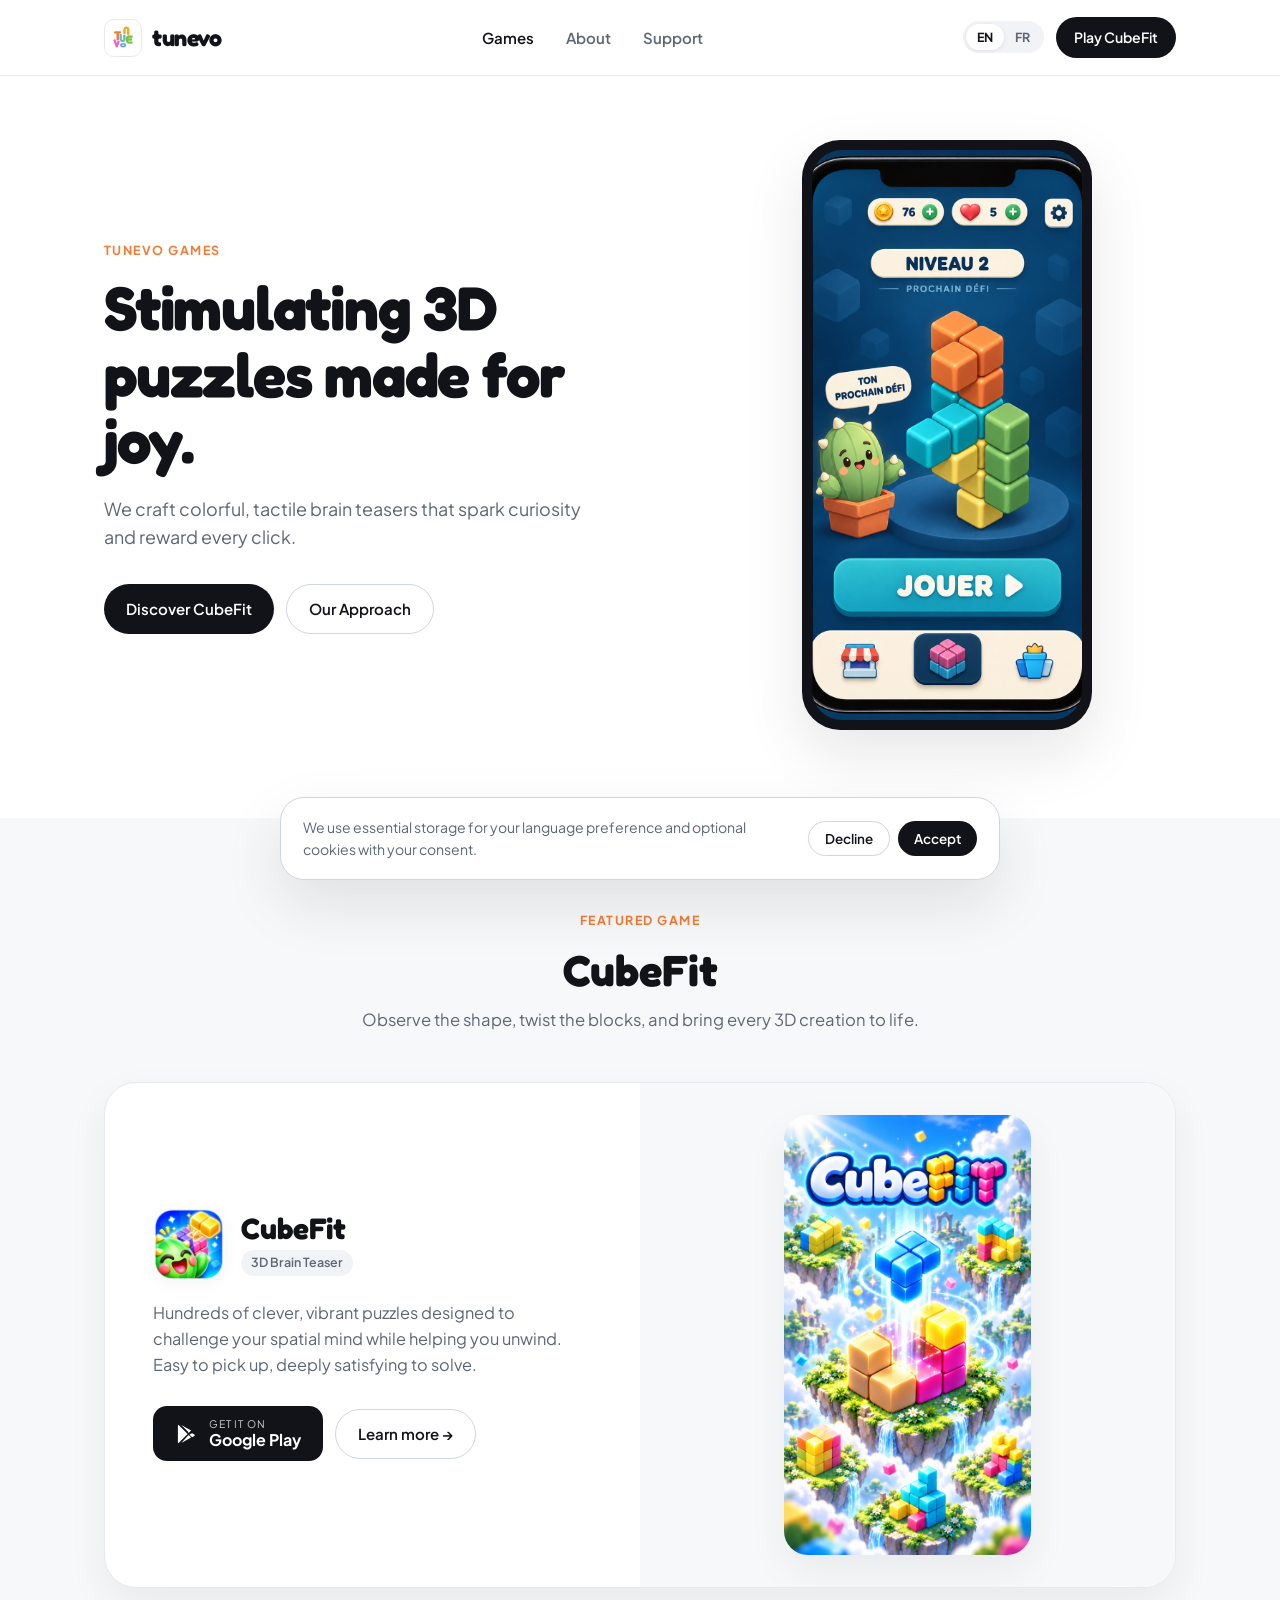
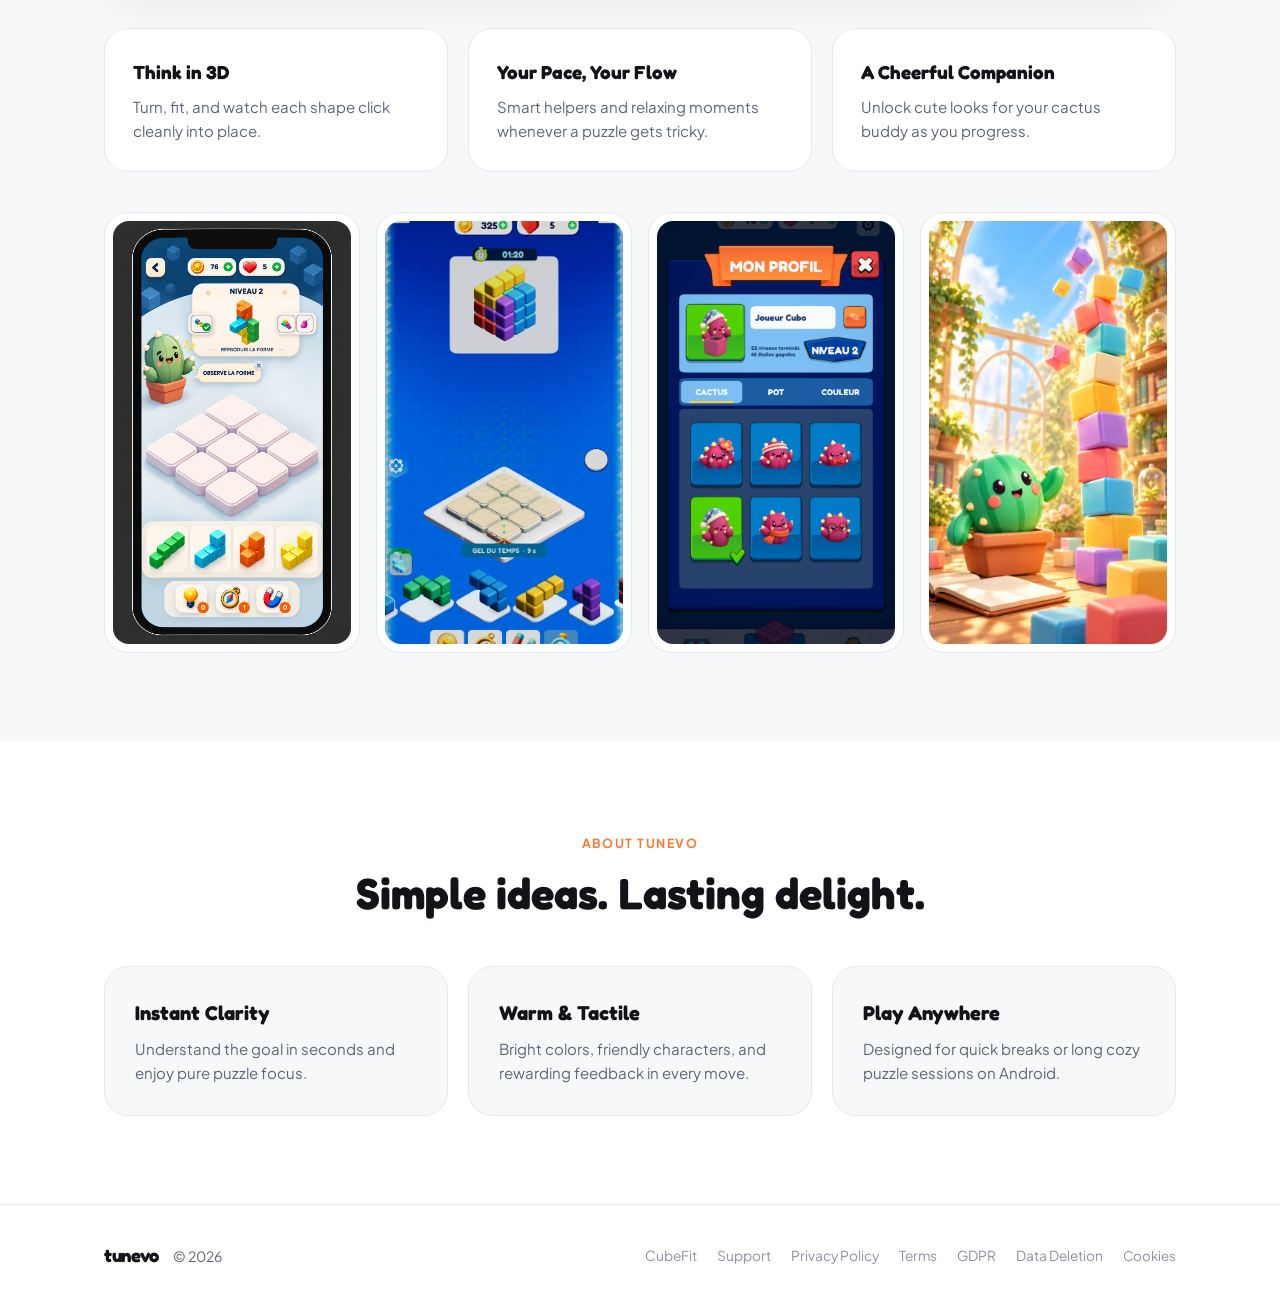
==== commit 9619dd60: "style: minimalist grand.gs redesign, tunevo branding, Play Store only, discreet legal footer" ====
--- a/index.html
+++ b/index.html
@@ -3,41 +3,36 @@
 <head>
   <meta charset="UTF-8">
   <meta name="viewport" content="width=device-width, initial-scale=1.0">
-  <title>Tunevo — Mobile Puzzle Studio &amp; Creators of CubeFit</title>
-  <meta name="description" content="Tunevo is an independent mobile game studio crafting tactile 3D puzzle experiences. Discover CubeFit: 600+ handcrafted voxel construction puzzles for iOS and Android.">
-  <meta name="theme-color" content="#070D1F">
+  <title>tunevo — Playful 3D Puzzle Games</title>
+  <meta name="description" content="tunevo creates joyful, stimulating 3D puzzle games. Play CubeFit on Google Play.">
+  <meta name="theme-color" content="#FFFFFF">
   <link rel="canonical" href="https://tunevo.si/">
   <link rel="icon" type="image/png" href="assets/images/favicon.png">
   <link rel="apple-touch-icon" href="assets/images/tunevo-logo.png">
   <link rel="manifest" href="site.webmanifest">
 
-  <!-- Open Graph / Social Sharing -->
   <meta property="og:type" content="website">
   <meta property="og:url" content="https://tunevo.si/">
-  <meta property="og:title" content="Tunevo — Mobile Puzzle Studio &amp; Creators of CubeFit">
-  <meta property="og:description" content="Playful 3D worlds crafted to fit. Explore CubeFit, our flagship 3D voxel puzzle game with 600 handcrafted levels on iOS &amp; Android.">
+  <meta property="og:title" content="tunevo — Playful 3D Puzzle Games">
+  <meta property="og:description" content="Stimulating 3D puzzles designed for moments of pure joy. Discover CubeFit on Google Play.">
   <meta property="og:image" content="https://tunevo.si/assets/images/cubefit-poster.jpg">
-  <meta name="twitter:card" content="summary_large_image">
 
   <link rel="stylesheet" href="assets/css/styles.css">
 </head>
 <body>
-  <!-- Navigation -->
   <header class="site-header">
     <div class="container nav-inner">
-      <a href="./" class="brand-link" aria-label="Tunevo Home">
+      <a href="./" class="brand-link" aria-label="tunevo">
         <span class="brand-logo-wrap">
-          <img src="assets/images/tunevo-logo.png" alt="Tunevo logo">
+          <img src="assets/images/tunevo-logo.png" alt="tunevo logo">
         </span>
-        <span class="brand-wordmark">tunevo<span class="brand-dot">.si</span></span>
+        <span class="brand-wordmark">tunevo</span>
       </a>
 
       <nav aria-label="Primary Navigation">
         <ul class="nav-links">
-          <li><a href="#top" class="active" data-i18n-en="Home" data-i18n-fr="Accueil">Home</a></li>
-          <li><a href="#cubefit" data-i18n-en="CubeFit" data-i18n-fr="CubeFit">CubeFit</a></li>
-          <li><a href="#studio" data-i18n-en="Studio" data-i18n-fr="Studio">Studio</a></li>
-          <li><a href="#compliance" data-i18n-en="Trust &amp; Legal" data-i18n-fr="Légal &amp; RGPD">Trust &amp; Legal</a></li>
+          <li><a href="#games" class="active" data-i18n-en="Games" data-i18n-fr="Jeux">Games</a></li>
+          <li><a href="#about" data-i18n-en="About" data-i18n-fr="À propos">About</a></li>
           <li><a href="support/" data-i18n-en="Support" data-i18n-fr="Support">Support</a></li>
         </ul>
       </nav>
@@ -47,9 +42,9 @@
           <button type="button" class="lang-btn active" data-set-lang="en">EN</button>
           <button type="button" class="lang-btn" data-set-lang="fr">FR</button>
         </div>
-        <a href="cubefit/" class="btn btn-primary nav-cta" data-i18n-en="Explore CubeFit" data-i18n-fr="Découvrir CubeFit">Explore CubeFit</a>
-        <button type="button" class="mobile-menu-btn" id="mobileMenuBtn" aria-label="Open menu" aria-expanded="false">
-          <svg width="22" height="22" viewBox="0 0 24 24" fill="none" stroke="currentColor" stroke-width="2.4" stroke-linecap="round"><path d="M4 7h16M4 12h16M4 17h16"/></svg>
+        <a href="https://play.google.com/store/apps/details?id=com.tunevo.cubefit" target="_blank" rel="noopener noreferrer" class="btn btn-primary nav-cta" data-i18n-en="Play CubeFit" data-i18n-fr="Jouer à CubeFit">Play CubeFit</a>
+        <button type="button" class="mobile-menu-btn" id="mobileMenuBtn" aria-label="Menu" aria-expanded="false">
+          <svg width="22" height="22" viewBox="0 0 24 24" fill="none" stroke="currentColor" stroke-width="2.2" stroke-linecap="round"><path d="M4 7h16M4 12h16M4 17h16"/></svg>
         </button>
       </div>
     </div>
@@ -57,128 +52,71 @@
 
   <div class="mobile-drawer" id="mobileDrawer">
     <ul>
-      <li><a href="#top" data-i18n-en="Home" data-i18n-fr="Accueil">Home</a></li>
-      <li><a href="#cubefit" data-i18n-en="CubeFit — Flagship Game" data-i18n-fr="CubeFit — Jeu phare">CubeFit — Flagship Game</a></li>
-      <li><a href="#studio" data-i18n-en="About Tunevo" data-i18n-fr="À propos de Tunevo">About Tunevo</a></li>
-      <li><a href="privacy/" data-i18n-en="Privacy Policy" data-i18n-fr="Politique de confidentialité">Privacy Policy</a></li>
-      <li><a href="terms/" data-i18n-en="Terms of Service" data-i18n-fr="Conditions d'utilisation">Terms of Service</a></li>
-      <li><a href="gdpr/" data-i18n-en="GDPR &amp; Cookies" data-i18n-fr="RGPD &amp; Cookies">GDPR &amp; Cookies</a></li>
+      <li><a href="#games" data-i18n-en="Games" data-i18n-fr="Jeux">Games</a></li>
+      <li><a href="cubefit/" data-i18n-en="CubeFit" data-i18n-fr="CubeFit">CubeFit</a></li>
+      <li><a href="#about" data-i18n-en="About" data-i18n-fr="À propos">About</a></li>
       <li><a href="support/" data-i18n-en="Support" data-i18n-fr="Support">Support</a></li>
     </ul>
   </div>
 
-  <main id="top">
-    <!-- Hero Section -->
+  <main>
+    <!-- Hero -->
     <section class="hero-section">
-      <div class="hero-grid-bg" aria-hidden="true"></div>
       <div class="container hero-layout">
         <div>
-          <div class="studio-badge">
-            <span class="studio-badge-dots" aria-hidden="true">
-              <span style="background: var(--tunevo-orange)"></span>
-              <span style="background: var(--tunevo-yellow)"></span>
-              <span style="background: var(--tunevo-teal)"></span>
-              <span style="background: var(--tunevo-green)"></span>
-              <span style="background: var(--tunevo-pink)"></span>
-            </span>
-            <span data-i18n-en="TUNEVO MOBILE GAMES STUDIO" data-i18n-fr="STUDIO DE JEUX MOBILES TUNEVO">TUNEVO MOBILE GAMES STUDIO</span>
-          </div>
+          <span class="eyebrow" data-i18n-en="TUNEVO GAMES" data-i18n-fr="STUDIO TUNEVO">TUNEVO GAMES</span>
 
           <h1 class="hero-title" data-lang-block="en">
-            Playful <span class="gradient-text">3D Puzzle</span><br>Worlds Crafted to Fit.
+            Stimulating 3D puzzles made for joy.
           </h1>
           <h1 class="hero-title" data-lang-block="fr">
-            Des mondes <span class="gradient-text">Puzzle 3D</span><br>pensés pour captiver.
+            Des puzzles 3D stimulants et apaisants.
           </h1>
 
-          <p class="hero-subtitle" data-i18n-en="At Tunevo, we build tactile, joyful casual games where vibrant art, instant intuition, and satisfying spatial mechanics come together for players worldwide." data-i18n-fr="Chez Tunevo, nous créons des jeux casual tactiles et joyeux où direction artistique vibrante, prise en main immédiate et puzzles spatiaux gratifiants se rencontrent pour les joueurs du monde entier.">
-            At Tunevo, we build tactile, joyful casual games where vibrant art, instant intuition, and satisfying spatial mechanics come together for players worldwide.
+          <p class="hero-subtitle" data-i18n-en="We craft colorful, tactile brain teasers that spark curiosity and reward every click." data-i18n-fr="Nous créons des casse-têtes colorés et tactiles qui éveillent l'esprit à chaque assemblage.">
+            We craft colorful, tactile brain teasers that spark curiosity and reward every click.
           </p>
 
           <div class="hero-actions">
-            <a href="#cubefit" class="btn btn-primary" data-i18n-en="Discover CubeFit" data-i18n-fr="Découvrir CubeFit">Discover CubeFit</a>
-            <a href="#studio" class="btn btn-outline-light" data-i18n-en="Our Studio DNA" data-i18n-fr="Notre ADN Studio">Our Studio DNA</a>
-          </div>
-
-          <div class="hero-stats">
-            <div class="stat-item">
-              <strong>600+</strong>
-              <span data-i18n-en="Handcrafted 3D Levels" data-i18n-fr="Niveaux 3D conçus à la main">Handcrafted 3D Levels</span>
-            </div>
-            <div class="stat-item">
-              <strong>15</strong>
-              <span data-i18n-en="Progressive Puzzle Worlds" data-i18n-fr="Mondes de progression">Progressive Puzzle Worlds</span>
-            </div>
-            <div class="stat-item">
-              <strong>iOS &amp; Android</strong>
-              <span data-i18n-en="Native 60 FPS Polish" data-i18n-fr="Fluidité native 60 FPS">Native 60 FPS Polish</span>
-            </div>
+            <a href="#games" class="btn btn-primary" data-i18n-en="Discover CubeFit" data-i18n-fr="Découvrir CubeFit">Discover CubeFit</a>
+            <a href="#about" class="btn btn-outline" data-i18n-en="Our Approach" data-i18n-fr="Notre approche">Our Approach</a>
           </div>
         </div>
 
         <div class="hero-visual">
-          <div class="floating-chip chip-top">
-            <img src="assets/images/cubefit-icon.png" alt="CubeFit App Icon">
-            <div>
-              <div style="font-size: 0.72rem; color: #7EE4FF;" data-i18n-en="FLAGSHIP TITLE" data-i18n-fr="TITRE PHARE">FLAGSHIP TITLE</div>
-              <div>CubeFit</div>
-            </div>
-          </div>
-
           <div class="phone-showcase">
-            <img src="assets/images/cubefit-phone-home.png" alt="CubeFit Home Screen Showcase">
-          </div>
-
-          <div class="floating-chip chip-bottom">
-            <span style="width: 12px; height: 12px; border-radius: 50%; background: var(--cubefit-green); display: inline-block;"></span>
-            <div>
-              <div style="font-size: 0.72rem; color: var(--ink-light-muted);" data-i18n-en="SPATIAL PUZZLE" data-i18n-fr="PUZZLE SPATIAL">SPATIAL PUZZLE</div>
-              <div data-i18n-en="Snap, Rotate &amp; Solve" data-i18n-fr="Orientez, Posez &amp; Validez">Snap, Rotate &amp; Solve</div>
-            </div>
+            <img src="assets/images/cubefit-phone-home.png" alt="CubeFit puzzle experience">
           </div>
         </div>
       </div>
     </section>
 
-    <div class="brand-ribbon" aria-hidden="true"></div>
-
-    <!-- Dedicated CubeFit Flagship Section -->
-    <section class="section-light" id="cubefit">
+    <!-- CubeFit Section -->
+    <section class="section-surface" id="games">
       <div class="container">
         <div class="section-header">
-          <span class="eyebrow" data-i18n-en="OUR FLAGSHIP GAME" data-i18n-fr="NOTRE JEU PHARE">OUR FLAGSHIP GAME</span>
-          <h2 class="section-title" data-i18n-en="Meet CubeFit — Tactile 3D Shape Building" data-i18n-fr="Découvrez CubeFit — Construction 3D Tactile">Meet CubeFit — Tactile 3D Shape Building</h2>
-          <p class="section-desc" data-i18n-en="Observe the target 3D model, rotate colorful voxel pieces with intuitive gestures, and assemble every sculpture inside the grid before time runs out." data-i18n-fr="Observez le modèle 3D cible, orientez les pièces colorées d'un geste fluide et assemblez chaque sculpture sur le plateau avant la fin du chrono.">
-            Observe the target 3D model, rotate colorful voxel pieces with intuitive gestures, and assemble every sculpture inside the grid before time runs out.
+          <span class="eyebrow" data-i18n-en="FEATURED GAME" data-i18n-fr="NOTRE JEU">FEATURED GAME</span>
+          <h2 class="section-title">CubeFit</h2>
+          <p class="section-desc" data-i18n-en="Observe the shape, twist the blocks, and bring every 3D creation to life." data-i18n-fr="Observez le modèle, faites pivoter les blocs et donnez vie à chaque création 3D.">
+            Observe the shape, twist the blocks, and bring every 3D creation to life.
           </p>
         </div>
 
-        <article class="cubefit-flagship">
+        <article class="cubefit-card">
           <div class="cubefit-info">
             <div class="cubefit-app-row">
-              <img src="assets/images/cubefit-icon.png" alt="CubeFit Official Icon" class="cubefit-icon">
+              <img src="assets/images/cubefit-icon.png" alt="CubeFit Icon" class="cubefit-icon">
               <div>
                 <h3>CubeFit</h3>
-                <div class="cubefit-meta-tags">
-                  <span class="tag-pill cyan" data-i18n-en="3D Spatial Puzzle" data-i18n-fr="Puzzle Spatial 3D">3D Spatial Puzzle</span>
-                  <span class="tag-pill green" data-i18n-en="Free to Play" data-i18n-fr="Gratuit">Free to Play</span>
-                  <span class="tag-pill">com.tunevo.cubefit</span>
-                </div>
+                <span class="cubefit-tag" data-i18n-en="3D Brain Teaser" data-i18n-fr="Casse-tête 3D">3D Brain Teaser</span>
               </div>
             </div>
 
-            <p class="cubefit-lead" data-i18n-en="Guided by your cheerful cactus companion, CubeFit turns spatial logic into a cozy, tactile delight. Enjoy responsive drag-and-drop placement, live piece rotation previews, 4 strategic power-ups, and an offline-ready campaign spanning 600 handcrafted levels." data-i18n-fr="Accompagné de votre mascotte cactus expressive, CubeFit transforme la logique spatiale en un plaisir tactile et chaleureux. Profitez d'un placement fluide, d'aperçus de rotation en direct, de 4 bonus stratégiques et d'une campagne jouable hors ligne de 600 niveaux.">
-              Guided by your cheerful cactus companion, CubeFit turns spatial logic into a cozy, tactile delight. Enjoy responsive drag-and-drop placement, live piece rotation previews, 4 strategic power-ups, and an offline-ready campaign spanning 600 handcrafted levels.
-            </p>
-
-            <ul class="cubefit-bullets">
-              <li><span class="bullet-dot" style="background: var(--cubefit-cyan)"></span><span data-i18n-en="600+ Unique Voxel Puzzles" data-i18n-fr="600+ Puzzles Voxel uniques">600+ Unique Voxel Puzzles</span></li>
-              <li><span class="bullet-dot" style="background: var(--cubefit-green)"></span><span data-i18n-en="Live Rotation Preview Dock" data-i18n-fr="Barre d'aperçu de rotation">Live Rotation Preview Dock</span></li>
-              <li><span class="bullet-dot" style="background: var(--cubefit-gold)"></span><span data-i18n-en="Hint, Compass, Magnet &amp; Freeze" data-i18n-fr="Indice, Boussole, Aimant &amp; Gel">Hint, Compass, Magnet &amp; Freeze</span></li>
-              <li><span class="bullet-dot" style="background: var(--tunevo-pink)"></span><span data-i18n-en="Cactus &amp; Pot Customizer" data-i18n-fr="Personnalisation Cactus &amp; Pot">Cactus &amp; Pot Customizer</span></li>
-            </ul>
-
-            <div class="store-buttons" id="stores">
+            <p class="cubefit-lead" data-i18n-en="Hundreds of clever, vibrant puzzles designed to challenge your spatial mind while helping you unwind. Easy to pick up, deeply satisfying to solve." data-i18n-fr="Des centaines de puzzles malins et colorés pour stimuler votre sens de l'espace tout en vous détendant. Facile à prendre en main, gratifiant à chaque niveau.">
+              Hundreds of clever, vibrant puzzles designed to challenge your spatial mind while helping you unwind. Easy to pick up, deeply satisfying to solve.
+            </p>
+
+            <div class="store-buttons">
               <a href="https://play.google.com/store/apps/details?id=com.tunevo.cubefit" target="_blank" rel="noopener noreferrer" class="store-badge" aria-label="Get CubeFit on Google Play">
                 <svg viewBox="0 0 24 24" fill="currentColor" aria-hidden="true"><path d="M3.61 1.814L13.793 12 3.61 22.186a1.75 1.75 0 0 1-.46-1.2V3.014c0-.463.173-.89.46-1.2zm11.244 11.245l2.707 2.707-10.74 6.137 8.033-8.844zm3.82-1.915l2.373 1.356c.62.354.62 1.246 0 1.6l-2.373 1.356-2.963-2.963 2.963-1.349zm-4.881-2.203L6.821 2.097l10.74 6.137-2.707 2.707z"/></svg>
                 <span class="store-badge-text">
@@ -186,274 +124,121 @@
                   <strong>Google Play</strong>
                 </span>
               </a>
-
-              <a href="cubefit/" class="store-badge" aria-label="Download CubeFit on the App Store">
-                <svg viewBox="0 0 24 24" fill="currentColor" aria-hidden="true"><path d="M18.71 19.5c-.83 1.24-1.71 2.45-3.05 2.47-1.34.03-1.77-.79-3.29-.79-1.53 0-2 .77-3.27.82-1.31.05-2.3-1.32-3.14-2.53C4.25 17 2.94 12.45 4.7 9.39c.87-1.52 2.43-2.48 4.12-2.51 1.28-.02 2.5.87 3.29.87.78 0 2.26-1.07 3.81-.91.65.03 2.47.26 3.64 1.98-.09.06-2.17 1.28-2.15 3.81.03 3.02 2.65 4.03 2.68 4.04-.03.07-.42 1.44-1.38 2.83M15.97 6.33c.68-.83 1.14-1.98 1.01-3.13-.98.04-2.17.65-2.87 1.48-.63.73-1.18 1.9-1.03 3.02 1.1.08 2.21-.55 2.89-1.37z"/></svg>
-                <span class="store-badge-text">
-                  <small data-i18n-en="COMING TO" data-i18n-fr="BIENTÔT SUR">COMING TO</small>
-                  <strong>App Store</strong>
-                </span>
-              </a>
-
-              <a href="cubefit/" class="btn btn-outline-dark" data-i18n-en="Full Game Page &rarr;" data-i18n-fr="Page complète du jeu &rarr;">Full Game Page &rarr;</a>
+              <a href="cubefit/" class="btn btn-outline" data-i18n-en="Learn more &rarr;" data-i18n-fr="En savoir plus &rarr;">Learn more &rarr;</a>
             </div>
-
-            <div class="cubefit-legal-strip">
-              <span data-i18n-en="Store Links:" data-i18n-fr="Liens Store :">Store Links:</span>
-              <a href="privacy/" data-i18n-en="Privacy Policy" data-i18n-fr="Confidentialité">Privacy Policy</a>
-              <a href="terms/" data-i18n-en="Terms of Service" data-i18n-fr="CGU">Terms of Service</a>
-              <a href="gdpr/" data-i18n-en="GDPR Center" data-i18n-fr="Centre RGPD">GDPR Center</a>
-              <a href="data-deletion/" data-i18n-en="Data Deletion" data-i18n-fr="Suppression des données">Data Deletion</a>
-              <a href="support/" data-i18n-en="Player Support" data-i18n-fr="Support Joueur">Player Support</a>
-            </div>
-          </div>
-
-          <div class="cubefit-media-pane">
-            <img src="assets/images/cubefit-poster.jpg" alt="CubeFit 3D Puzzle Artwork">
+          </div>
+
+          <div class="cubefit-media">
+            <img src="assets/images/cubefit-poster.jpg" alt="CubeFit Artwork">
           </div>
         </article>
 
-        <!-- Core Features -->
-        <div class="features-grid">
-          <div class="feature-card">
-            <div class="feature-icon" style="background: rgba(19, 184, 228, 0.14); color: #087EA1;">3D</div>
-            <h4 data-i18n-en="Intuitive Spatial Play" data-i18n-fr="Jeu Spatial Intuitif">Intuitive Spatial Play</h4>
-            <p data-i18n-en="Snap colorful polycube pieces into place with responsive drag controls, left-handed mode, and reduced-motion accessibility." data-i18n-fr="Placez des pièces polycubes avec un glisser-déposer fluide, un mode gaucher et une option d'animations réduites.">
-              Snap colorful polycube pieces into place with responsive drag controls, left-handed mode, and reduced-motion accessibility.
-            </p>
-          </div>
-
-          <div class="feature-card">
-            <div class="feature-icon" style="background: rgba(244, 123, 52, 0.14); color: #D45611;">&#8635;</div>
-            <h4 data-i18n-en="Smart Rotation Dock" data-i18n-fr="Dock de Rotation Intelligent">Smart Rotation Dock</h4>
-            <p data-i18n-en="Preview your exact Turn and Tilt outcomes live beside your selected piece—plus instant 1-step undo whenever you need it." data-i18n-fr="Visualisez l'aperçu exact de chaque rotation horizontale ou verticale avant de valider, avec annulation directe en un geste.">
-              Preview your exact Turn and Tilt outcomes live beside your selected piece—plus instant 1-step undo whenever you need it.
-            </p>
-          </div>
-
-          <div class="feature-card">
-            <div class="feature-icon" style="background: rgba(246, 185, 23, 0.18); color: #B37E00;">&#10052;</div>
-            <h4 data-i18n-en="4 Tactical Boosters" data-i18n-fr="4 Bonus Tactiques">4 Tactical Boosters</h4>
-            <p data-i18n-en="Use Hint, Compass, Magnet, and the 10-second Time Freeze clock blocker to conquer the toughest multi-layer challenges." data-i18n-fr="Utilisez Indice, Boussole, Aimant et le Gel du Temps (10 secondes) pour réussir les défis les plus complexes.">
-              Use Hint, Compass, Magnet, and the 10-second Time Freeze clock blocker to conquer the toughest multi-layer challenges.
-            </p>
-          </div>
-
-          <div class="feature-card">
-            <div class="feature-icon" style="background: rgba(57, 201, 47, 0.14); color: #1F8717;">&#9733;</div>
-            <h4 data-i18n-en="Cozy Cactus Companion" data-i18n-fr="Mascotte Cactus Évolutive">Cozy Cactus Companion</h4>
-            <p data-i18n-en="Customize your cactus character, flower accessories, pot shape, and color palettes as you earn stars across 15 puzzle worlds." data-i18n-fr="Personnalisez votre mascotte cactus, son pot et ses couleurs au fil de votre progression dans les 15 mondes.">
-              Customize your cactus character, flower accessories, pot shape, and color palettes as you earn stars across 15 puzzle worlds.
-            </p>
-          </div>
-        </div>
-
-        <!-- Screenshots Gallery -->
+        <!-- Experience Highlights (Zero tech jargon) -->
+        <div class="experience-grid">
+          <div class="exp-card">
+            <h4 data-i18n-en="Think in 3D" data-i18n-fr="Réflexion en 3D">Think in 3D</h4>
+            <p data-i18n-en="Turn, fit, and watch each shape click cleanly into place." data-i18n-fr="Tournez, ajustez et regardez chaque forme s'emboîter avec satisfaction.">
+              Turn, fit, and watch each shape click cleanly into place.
+            </p>
+          </div>
+          <div class="exp-card">
+            <h4 data-i18n-en="Your Pace, Your Flow" data-i18n-fr="À votre rythme">Your Pace, Your Flow</h4>
+            <p data-i18n-en="Smart helpers and relaxing moments whenever a puzzle gets tricky." data-i18n-fr="Des coups de pouce malins quand un défi demande un peu plus d'attention.">
+              Smart helpers and relaxing moments whenever a puzzle gets tricky.
+            </p>
+          </div>
+          <div class="exp-card">
+            <h4 data-i18n-en="A Cheerful Companion" data-i18n-fr="Une mascotte attachante">A Cheerful Companion</h4>
+            <p data-i18n-en="Unlock cute looks for your cactus buddy as you progress." data-i18n-fr="Débloquez de nouveaux styles pour votre cactus tout au long de l'aventure.">
+              Unlock cute looks for your cactus buddy as you progress.
+            </p>
+          </div>
+        </div>
+
+        <!-- Gallery -->
         <div class="gallery-grid">
-          <div class="gallery-card" data-lightbox-src="assets/images/cubefit-phone-gameplay.png" data-lightbox-alt="CubeFit 3D Grid Gameplay">
-            <img src="assets/images/cubefit-phone-gameplay.png" alt="CubeFit 3D Grid Gameplay" loading="lazy">
-            <div class="gallery-caption" data-i18n-en="3D Voxel Grid Assembly" data-i18n-fr="Assemblage 3D sur plateau">3D Voxel Grid Assembly</div>
-          </div>
-          <div class="gallery-card" data-lightbox-src="assets/images/cubefit-screen-freeze.png" data-lightbox-alt="CubeFit Time Freeze Booster">
-            <img src="assets/images/cubefit-screen-freeze.png" alt="CubeFit Time Freeze Booster" loading="lazy">
-            <div class="gallery-caption" data-i18n-en="Time Freeze &amp; Boosters" data-i18n-fr="Gel du Temps &amp; Bonus">Time Freeze &amp; Boosters</div>
-          </div>
-          <div class="gallery-card" data-lightbox-src="assets/images/cubefit-screen-profile.png" data-lightbox-alt="CubeFit Mascot Customizer">
-            <img src="assets/images/cubefit-screen-profile.png" alt="CubeFit Mascot Customizer" loading="lazy">
-            <div class="gallery-caption" data-i18n-en="Mascot &amp; Pot Customizer" data-i18n-fr="Atelier Cactus &amp; Pots">Mascot &amp; Pot Customizer</div>
-          </div>
-          <div class="gallery-card" data-lightbox-src="assets/images/cubefit-screen-shop.png" data-lightbox-alt="CubeFit Shop &amp; Bundles">
-            <img src="assets/images/cubefit-screen-shop.png" alt="CubeFit Shop &amp; Bundles" loading="lazy">
-            <div class="gallery-caption" data-i18n-en="Optional Shop &amp; No-Ads" data-i18n-fr="Boutique &amp; Pack Sans Pub">Optional Shop &amp; No-Ads</div>
+          <div class="gallery-card" data-lightbox-src="assets/images/cubefit-phone-gameplay.png" data-lightbox-alt="CubeFit Puzzle">
+            <img src="assets/images/cubefit-phone-gameplay.png" alt="CubeFit Puzzle" loading="lazy">
+          </div>
+          <div class="gallery-card" data-lightbox-src="assets/images/cubefit-screen-freeze.png" data-lightbox-alt="CubeFit Challenge">
+            <img src="assets/images/cubefit-screen-freeze.png" alt="CubeFit Challenge" loading="lazy">
+          </div>
+          <div class="gallery-card" data-lightbox-src="assets/images/cubefit-screen-profile.png" data-lightbox-alt="CubeFit Cactus Buddy">
+            <img src="assets/images/cubefit-screen-profile.png" alt="CubeFit Cactus Buddy" loading="lazy">
+          </div>
+          <div class="gallery-card" data-lightbox-src="assets/images/cubefit-art-tower.jpg" data-lightbox-alt="CubeFit World">
+            <img src="assets/images/cubefit-art-tower.jpg" alt="CubeFit World" loading="lazy">
           </div>
         </div>
       </div>
     </section>
 
-    <!-- Studio Philosophy (Grand Games / Loop Games Style) -->
-    <section class="section-dark" id="studio">
+    <!-- Studio Philosophy -->
+    <section class="section-white" id="about">
       <div class="container">
         <div class="section-header">
           <span class="eyebrow" data-i18n-en="ABOUT TUNEVO" data-i18n-fr="À PROPOS DE TUNEVO">ABOUT TUNEVO</span>
-          <h2 class="section-title" data-i18n-en="Built on Polish, Tactile Joy &amp; Player Trust" data-i18n-fr="Fondé sur le soin, le plaisir tactile et la confiance">Built on Polish, Tactile Joy &amp; Player Trust</h2>
-          <p class="section-desc" data-i18n-en="Tunevo builds original mobile puzzle experiences designed to feel effortlessly responsive from your very first tap." data-i18n-fr="Tunevo développe des expériences de puzzle mobiles originales, pensées pour offrir une prise en main fluide et gratifiante dès la première seconde.">
-            Tunevo builds original mobile puzzle experiences designed to feel effortlessly responsive from your very first tap.
-          </p>
-        </div>
-
-        <div class="pillars-grid">
-          <div class="pillar-card">
-            <span class="pillar-num" style="color: var(--tunevo-orange);">01</span>
-            <h3 data-i18n-en="Tactile Craftsmanship" data-i18n-fr="Finition Tactile">Tactile Craftsmanship</h3>
-            <p data-i18n-en="Every snap, bounce, haptic tick, and rotation preview is tuned in-house so solving puzzles feels physical, calm, and deeply satisfying." data-i18n-fr="Chaque clic, rebond, vibration haptique et aperçu de rotation est calibré avec précision pour offrir un ressenti physique et apaisant.">
-              Every snap, bounce, haptic tick, and rotation preview is tuned in-house so solving puzzles feels physical, calm, and deeply satisfying.
-            </p>
-          </div>
-
-          <div class="pillar-card">
-            <span class="pillar-num" style="color: var(--tunevo-teal);">02</span>
-            <h3 data-i18n-en="Play Offline, Anywhere" data-i18n-fr="Jouable Hors Ligne">Play Offline, Anywhere</h3>
-            <p data-i18n-en="Your CubeFit progress lives safely on your device with zero forced account sign-ups. Jump into a puzzle on a flight, commute, or couch." data-i18n-fr="Votre progression CubeFit est sauvegardée localement sans création de compte obligatoire. Lancez une partie à tout moment, même hors connexion.">
-              Your CubeFit progress lives safely on your device with zero forced account sign-ups. Jump into a puzzle on a flight, commute, or couch.
-            </p>
-          </div>
-
-          <div class="pillar-card">
-            <span class="pillar-num" style="color: var(--tunevo-pink);">03</span>
-            <h3 data-i18n-en="Privacy &amp; GDPR First" data-i18n-fr="Confidentialité &amp; RGPD">Privacy &amp; GDPR First</h3>
-            <p data-i18n-en="We enforce strict consent-before-SDK initialization, transparent data practices, easy purchase restoration, and instant progress reset controls." data-i18n-fr="Nous appliquons le consentement préalable avant l'initialisation des SDK tiers, une transparence totale et des contrôles simples de suppression et restauration.">
-              We enforce strict consent-before-SDK initialization, transparent data practices, easy purchase restoration, and instant progress reset controls.
-            </p>
-          </div>
-        </div>
-      </div>
-    </section>
-
-    <!-- Store Compliance & Legal Center -->
-    <section class="section-light" id="compliance">
-      <div class="container">
-        <div class="section-header">
-          <span class="eyebrow" data-i18n-en="TRUST &amp; STORE COMPLIANCE" data-i18n-fr="CONFIANCE &amp; CONFORMITÉ STORES">TRUST &amp; STORE COMPLIANCE</span>
-          <h2 class="section-title" data-i18n-en="Official Legal, GDPR &amp; Support Resources" data-i18n-fr="Ressources Légales, RGPD &amp; Support Officielles">Official Legal, GDPR &amp; Support Resources</h2>
-          <p class="section-desc" data-i18n-en="Direct verified pages for players, regulators, Google Play Console, and Apple App Store Connect." data-i18n-fr="Pages officielles destinées aux joueurs, aux autorités de protection des données ainsi qu'à Google Play Console et Apple App Store Connect.">
-            Direct verified pages for players, regulators, Google Play Console, and Apple App Store Connect.
-          </p>
-        </div>
-
-        <div class="compliance-grid">
-          <a href="privacy/" class="compliance-card">
-            <div>
-              <h3 data-i18n-en="Privacy Policy" data-i18n-fr="Politique de Confidentialité">Privacy Policy</h3>
-              <p data-i18n-en="Full disclosure of local game saves, Unity Ads / AdMob consent flows, IAP processing, retention, and COPPA / GDPR compliance." data-i18n-fr="Détails complets sur la sauvegarde locale, le consentement publicitaire, les achats intégrés, la conservation et la conformité RGPD.">
-                Full disclosure of local game saves, Unity Ads / AdMob consent flows, IAP processing, retention, and COPPA / GDPR compliance.
-              </p>
-            </div>
-            <span class="compliance-link">tunevo.si/privacy &rarr;</span>
-          </a>
-
-          <a href="terms/" class="compliance-card">
-            <div>
-              <h3 data-i18n-en="Terms of Service &amp; EULA" data-i18n-fr="Conditions d'Utilisation (CGU)">Terms of Service &amp; EULA</h3>
-              <p data-i18n-en="License terms, virtual currencies, non-consumable purchase restoration, store billing rules, and intellectual property rights." data-i18n-fr="Conditions de licence, monnaies virtuelles, restauration des achats, règles des boutiques officielles et propriété intellectuelle.">
-                License terms, virtual currencies, non-consumable purchase restoration, store billing rules, and intellectual property rights.
-              </p>
-            </div>
-            <span class="compliance-link">tunevo.si/terms &rarr;</span>
-          </a>
-
-          <a href="gdpr/" class="compliance-card">
-            <div>
-              <h3 data-i18n-en="GDPR &amp; Consent Center" data-i18n-fr="Centre RGPD &amp; Préférences">GDPR &amp; Consent Center</h3>
-              <p data-i18n-en="Manage web cookies, review your EU GDPR Art. 15–22 &amp; CCPA rights, or withdraw in-app ad/analytics consent anytime." data-i18n-fr="Gérez vos cookies, consultez vos droits RGPD (Art. 15–22) et CCPA, ou retirez votre consentement publicitaire à tout moment.">
-                Manage web cookies, review your EU GDPR Art. 15–22 &amp; CCPA rights, or withdraw in-app ad/analytics consent anytime.
-              </p>
-            </div>
-            <span class="compliance-link">tunevo.si/gdpr &rarr;</span>
-          </a>
-
-          <a href="data-deletion/" class="compliance-card">
-            <div>
-              <h3 data-i18n-en="Data Deletion Request" data-i18n-fr="Suppression des Données">Data Deletion Request</h3>
-              <p data-i18n-en="Required Google Play Data Safety portal: step-by-step local reset instructions plus direct advertising ID erasure requests." data-i18n-fr="Portail conforme Google Play Sécurité des données : instructions de réinitialisation locale et demande d'effacement d'identifiants.">
-                Required Google Play Data Safety portal: step-by-step local reset instructions plus direct advertising ID erasure requests.
-              </p>
-            </div>
-            <span class="compliance-link">tunevo.si/data-deletion &rarr;</span>
-          </a>
-
-          <a href="support/" class="compliance-card">
-            <div>
-              <h3 data-i18n-en="Player Support &amp; FAQ" data-i18n-fr="Support Joueur &amp; FAQ">Player Support &amp; FAQ</h3>
-              <p data-i18n-en="Get help with CubeFit controls, Restore Purchases, boosters, or submit a direct ticket to support@tunevo.si." data-i18n-fr="Aide sur les commandes CubeFit, la restauration des achats, les bonus ou envoi direct d'un ticket à support@tunevo.si.">
-                Get help with CubeFit controls, Restore Purchases, boosters, or submit a direct ticket to support@tunevo.si.
-              </p>
-            </div>
-            <span class="compliance-link">tunevo.si/support &rarr;</span>
-          </a>
-
-          <a href="app-ads.txt" class="compliance-card">
-            <div>
-              <h3 data-i18n-en="Authorized Sellers (app-ads.txt)" data-i18n-fr="Vendeurs Autorisés (app-ads.txt)">Authorized Sellers (app-ads.txt)</h3>
-              <p data-i18n-en="IAB Tech Lab verified app-ads.txt endpoint ready for Google AdMob and Unity Ads inventory verification." data-i18n-fr="Fichier app-ads.txt conforme IAB Tech Lab prêt pour la vérification Google AdMob et Unity Ads.">
-                IAB Tech Lab verified app-ads.txt endpoint ready for Google AdMob and Unity Ads inventory verification.
-              </p>
-            </div>
-            <span class="compliance-link">tunevo.si/app-ads.txt &rarr;</span>
-          </a>
+          <h2 class="section-title" data-i18n-en="Simple ideas. Lasting delight." data-i18n-fr="Des idées simples. Un plaisir durable.">Simple ideas. Lasting delight.</h2>
+        </div>
+
+        <div class="about-grid">
+          <div class="about-card">
+            <h3 data-i18n-en="Instant Clarity" data-i18n-fr="Plaisir immédiat">Instant Clarity</h3>
+            <p data-i18n-en="Understand the goal in seconds and enjoy pure puzzle focus." data-i18n-fr="Comprenez l'objectif en un clin d'œil et profitez du jeu sans détour.">
+              Understand the goal in seconds and enjoy pure puzzle focus.
+            </p>
+          </div>
+          <div class="about-card">
+            <h3 data-i18n-en="Warm &amp; Tactile" data-i18n-fr="Doux et tactile">Warm &amp; Tactile</h3>
+            <p data-i18n-en="Bright colors, friendly characters, and rewarding feedback in every move." data-i18n-fr="Des couleurs lumineuses et des sensations soignées à chaque geste.">
+              Bright colors, friendly characters, and rewarding feedback in every move.
+            </p>
+          </div>
+          <div class="about-card">
+            <h3 data-i18n-en="Play Anywhere" data-i18n-fr="Jouez partout">Play Anywhere</h3>
+            <p data-i18n-en="Designed for quick breaks or long cozy puzzle sessions on Android." data-i18n-fr="Idéal pour une pause rapide ou un long moment de détente sur Android.">
+              Designed for quick breaks or long cozy puzzle sessions on Android.
+            </p>
+          </div>
         </div>
       </div>
     </section>
   </main>
 
-  <!-- Footer -->
+  <!-- Discreet Footer with Legal & Privacy Links -->
   <footer class="site-footer">
-    <div class="container">
-      <div class="footer-grid">
-        <div class="footer-brand">
-          <a href="./" class="brand-link">
-            <span class="brand-logo-wrap">
-              <img src="assets/images/tunevo-logo.png" alt="Tunevo Logo">
-            </span>
-            <span class="brand-wordmark">tunevo<span class="brand-dot">.si</span></span>
-          </a>
-          <p data-i18n-en="Tunevo is a mobile puzzle studio crafting joyful, tactile 3D experiences for players worldwide." data-i18n-fr="Tunevo est un studio de jeux mobiles créant des expériences de puzzle 3D tactiles et joyeuses pour les joueurs du monde entier.">
-            Tunevo is a mobile puzzle studio crafting joyful, tactile 3D experiences for players worldwide.
-          </p>
-        </div>
-
-        <div class="footer-col">
-          <h4 data-i18n-en="Games" data-i18n-fr="Jeux">Games</h4>
-          <ul>
-            <li><a href="cubefit/">CubeFit (iOS &amp; Android)</a></li>
-            <li><a href="#cubefit" data-i18n-en="Features &amp; Gallery" data-i18n-fr="Fonctionnalités &amp; Galerie">Features &amp; Gallery</a></li>
-            <li><a href="support/" data-i18n-en="Game Guide &amp; FAQ" data-i18n-fr="Guide du jeu &amp; FAQ">Game Guide &amp; FAQ</a></li>
-          </ul>
-        </div>
-
-        <div class="footer-col">
-          <h4 data-i18n-en="Legal &amp; Privacy" data-i18n-fr="Légal &amp; Confidentialité">Legal &amp; Privacy</h4>
-          <ul>
-            <li><a href="privacy/" data-i18n-en="Privacy Policy" data-i18n-fr="Politique de confidentialité">Privacy Policy</a></li>
-            <li><a href="terms/" data-i18n-en="Terms of Service" data-i18n-fr="Conditions d'utilisation">Terms of Service</a></li>
-            <li><a href="gdpr/" data-i18n-en="GDPR &amp; Cookie Center" data-i18n-fr="Centre RGPD &amp; Cookies">GDPR &amp; Cookie Center</a></li>
-            <li><a href="data-deletion/" data-i18n-en="Data Deletion" data-i18n-fr="Suppression des données">Data Deletion</a></li>
-            <li><button type="button" data-open-cookie-banner data-i18n-en="Cookie Settings" data-i18n-fr="Paramètres des cookies">Cookie Settings</button></li>
-          </ul>
-        </div>
-
-        <div class="footer-col">
-          <h4 data-i18n-en="Contact" data-i18n-fr="Contact">Contact</h4>
-          <ul>
-            <li><a href="support/" data-i18n-en="Player Support" data-i18n-fr="Support Joueur">Player Support</a></li>
-            <li><a href="mailto:support@tunevo.si">support@tunevo.si</a></li>
-            <li><a href="mailto:privacy@tunevo.si">privacy@tunevo.si</a></li>
-            <li><a href="app-ads.txt">app-ads.txt</a></li>
-          </ul>
-        </div>
-      </div>
-
-      <div class="footer-bottom">
-        <span>&copy; 2026 Tunevo (tunevo.si). <span data-i18n-en="All rights reserved." data-i18n-fr="Tous droits réservés.">All rights reserved.</span></span>
-        <span data-i18n-en="CubeFit • Package ID: com.tunevo.cubefit" data-i18n-fr="CubeFit • Identifiant : com.tunevo.cubefit">CubeFit • Package ID: com.tunevo.cubefit</span>
+    <div class="container footer-minimal">
+      <div class="footer-left">
+        <span class="brand-link" style="font-size:1.15rem;">tunevo</span>
+        <span>&copy; 2026</span>
+      </div>
+
+      <div class="footer-legal-links">
+        <a href="cubefit/" data-i18n-en="CubeFit" data-i18n-fr="CubeFit">CubeFit</a>
+        <a href="support/" data-i18n-en="Support" data-i18n-fr="Support">Support</a>
+        <a href="privacy/" data-i18n-en="Privacy Policy" data-i18n-fr="Politique de confidentialité">Privacy Policy</a>
+        <a href="terms/" data-i18n-en="Terms" data-i18n-fr="Conditions d'utilisation">Terms</a>
+        <a href="gdpr/" data-i18n-en="GDPR" data-i18n-fr="RGPD">GDPR</a>
+        <a href="data-deletion/" data-i18n-en="Data Deletion" data-i18n-fr="Suppression des données">Data Deletion</a>
+        <button type="button" data-open-cookie-banner data-i18n-en="Cookies" data-i18n-fr="Cookies">Cookies</button>
       </div>
     </div>
   </footer>
 
   <!-- Lightbox -->
-  <div class="lightbox" id="imageLightbox" aria-hidden="true" role="dialog" aria-label="Screenshot preview">
+  <div class="lightbox" id="imageLightbox" aria-hidden="true" role="dialog" aria-label="Preview">
     <button type="button" class="lightbox-close" aria-label="Close">&times;</button>
     <img src="" alt="">
   </div>
 
-  <!-- GDPR Cookie Consent Banner -->
+  <!-- Discreet Cookie Banner -->
   <div class="cookie-banner" id="cookieBanner" role="region" aria-label="Cookie Consent">
-    <p data-i18n-en="We use essential storage for language preferences and optional cookies only with your consent. Read our Privacy Policy or customize GDPR settings anytime." data-i18n-fr="Nous utilisons un stockage essentiel pour vos préférences de langue et des cookies optionnels uniquement avec votre accord. Consultez notre Politique de confidentialité ou gérez le RGPD à tout moment.">
-      We use essential storage for language preferences and optional cookies only with your consent. Read our Privacy Policy or customize GDPR settings anytime.
+    <p data-i18n-en="We use essential storage for your language preference and optional cookies with your consent." data-i18n-fr="Nous utilisons un stockage minimal pour votre langue et des cookies optionnels avec votre accord.">
+      We use essential storage for your language preference and optional cookies with your consent.
     </p>
     <div class="cookie-actions">
-      <a href="gdpr/" class="btn btn-outline-light" data-i18n-en="Preferences" data-i18n-fr="Préférences">Preferences</a>
-      <button type="button" class="btn btn-outline-light" data-cookie-action="reject-optional" data-i18n-en="Essential Only" data-i18n-fr="Refuser">Essential Only</button>
-      <button type="button" class="btn btn-green" data-cookie-action="accept-all" data-i18n-en="Accept All" data-i18n-fr="Tout accepter">Accept All</button>
+      <button type="button" class="btn btn-outline" data-cookie-action="reject-optional" data-i18n-en="Decline" data-i18n-fr="Refuser">Decline</button>
+      <button type="button" class="btn btn-primary" data-cookie-action="accept-all" data-i18n-en="Accept" data-i18n-fr="Accepter">Accept</button>
     </div>
   </div>
 
--- a/assets/css/styles.css
+++ b/assets/css/styles.css
@@ -1,61 +1,49 @@
 /* ==========================================================================
-   TUNEVO STUDIO & CUBEFIT DESIGN SYSTEM
-   Inspired by modern casual puzzle studio flagships (grand.gs / loopgames.net)
+   TUNEVO — MINIMALIST STUDIO & CUBEFIT DESIGN SYSTEM
+   Clean, airy, light-first aesthetic inspired by grand.gs
    ========================================================================== */
 
-@import url('https://fonts.googleapis.com/css2?family=Fredoka:wght@500;600;700&family=Plus+Jakarta+Sans:wght@400;500;600;700;800&display=swap');
+@import url('https://fonts.googleapis.com/css2?family=Fredoka:wght@500;600;700&family=Plus+Jakarta+Sans:wght@400;500;600;700&display=swap');
 
 :root {
-  /* Tunevo Logo Brand Palette */
-  --tunevo-orange: #F47B34;
-  --tunevo-yellow: #F5A623;
-  --tunevo-teal: #5EC2B7;
-  --tunevo-green: #66C247;
-  --tunevo-pink: #EC59A0;
-  --tunevo-blue: #5496FF;
-
-  /* CubeFit Product Tokens */
-  --cubefit-cyan: #13B8E4;
-  --cubefit-green: #39C92F;
-  --cubefit-gold: #F6B917;
-  --cubefit-danger: #EF5B68;
-
-  /* Studio Surface & Ink System */
-  --bg-obsidian: #070D1F;
-  --bg-navy: #0D1733;
-  --bg-navy-elevated: #14224A;
-  --bg-light: #F5F9FF;
-  --bg-white: #FFFFFF;
-  --bg-soft-blue: #EAF3FE;
-
-  --ink-light: #FFFFFF;
-  --ink-light-muted: #A9B9D9;
-  --ink-dark: #10254D;
-  --ink-dark-muted: #546A92;
-
-  --border-dark: rgba(255, 255, 255, 0.10);
-  --border-light: rgba(16, 37, 77, 0.09);
-
-  /* Radii & Depth */
+  --bg-page: #FFFFFF;
+  --bg-surface: #F7F8FA;
+  --bg-card: #FFFFFF;
+  --bg-pill: #F1F3F6;
+
+  --ink-primary: #111318;
+  --ink-secondary: #5E6675;
+  --ink-muted: #8A93A2;
+
+  --accent-primary: #111318;
+  --accent-hover: #262B36;
+  --accent-coral: #F47B34;
+  --accent-blue: #13B8E4;
+  --accent-green: #24A148;
+  --accent-danger: #D93848;
+
+  --border-subtle: #E6E9EF;
+  --border-strong: #CFD5E0;
+
   --radius-sm: 12px;
   --radius-md: 18px;
-  --radius-lg: 26px;
-  --radius-xl: 36px;
+  --radius-lg: 24px;
+  --radius-xl: 32px;
   --radius-pill: 999px;
 
-  --shadow-card: 0 20px 50px rgba(7, 13, 31, 0.08);
-  --shadow-glow: 0 22px 60px rgba(19, 184, 228, 0.28);
-  --shadow-dark: 0 28px 70px rgba(0, 0, 0, 0.45);
+  --shadow-sm: 0 4px 16px rgba(17, 19, 24, 0.04);
+  --shadow-md: 0 16px 40px rgba(17, 19, 24, 0.06);
+  --shadow-lg: 0 24px 60px rgba(17, 19, 24, 0.10);
 
   --font-display: 'Fredoka', system-ui, -apple-system, sans-serif;
   --font-body: 'Plus Jakarta Sans', system-ui, -apple-system, BlinkMacSystemFont, sans-serif;
 
-  --container-max: 1220px;
-  --nav-height: 78px;
-  --transition: 0.25s cubic-bezier(0.22, 1, 0.36, 1);
-}
-
-/* Reset & Base */
+  --container-max: 1120px;
+  --nav-height: 76px;
+  --transition: 0.22s cubic-bezier(0.22, 1, 0.36, 1);
+}
+
+/* Reset */
 *, *::before, *::after {
   box-sizing: border-box;
   margin: 0;
@@ -70,9 +58,9 @@
 
 body {
   font-family: var(--font-body);
-  background-color: var(--bg-obsidian);
-  color: var(--ink-light);
-  line-height: 1.65;
+  background-color: var(--bg-page);
+  color: var(--ink-primary);
+  line-height: 1.6;
   overflow-x: hidden;
 }
 
@@ -100,21 +88,12 @@
   padding: 0 24px;
 }
 
-.sr-only {
-  position: absolute;
-  width: 1px;
-  height: 1px;
-  overflow: hidden;
-  clip: rect(0, 0, 0, 0);
-  white-space: nowrap;
-}
-
 /* Bilingual Block Switching */
 html[data-lang="en"] [data-lang-block="fr"] { display: none !important; }
 html[data-lang="fr"] [data-lang-block="en"] { display: none !important; }
 
 /* ==========================================================================
-   NAVIGATION BAR
+   HEADER & NAVIGATION
    ========================================================================== */
 .site-header {
   position: fixed;
@@ -123,16 +102,15 @@
   right: 0;
   z-index: 1000;
   height: var(--nav-height);
-  background: rgba(7, 13, 31, 0.78);
-  backdrop-filter: blur(18px);
-  -webkit-backdrop-filter: blur(18px);
-  border-bottom: 1px solid var(--border-dark);
-  transition: background var(--transition), box-shadow var(--transition);
+  background: rgba(255, 255, 255, 0.88);
+  backdrop-filter: blur(16px);
+  -webkit-backdrop-filter: blur(16px);
+  border-bottom: 1px solid var(--border-subtle);
+  transition: box-shadow var(--transition);
 }
 
 .site-header.scrolled {
-  background: rgba(7, 13, 31, 0.94);
-  box-shadow: 0 12px 40px rgba(0, 0, 0, 0.35);
+  box-shadow: var(--shadow-sm);
 }
 
 .nav-inner {
@@ -146,23 +124,23 @@
 .brand-link {
   display: inline-flex;
   align-items: center;
-  gap: 12px;
+  gap: 10px;
   font-family: var(--font-display);
   font-size: 1.45rem;
   font-weight: 700;
   letter-spacing: -0.02em;
-  color: var(--ink-light);
+  color: var(--ink-primary);
 }
 
 .brand-logo-wrap {
-  width: 44px;
-  height: 44px;
-  border-radius: 13px;
-  background: #FFFFFF;
-  padding: 4px;
+  width: 38px;
+  height: 38px;
+  border-radius: 10px;
+  background: var(--bg-page);
+  border: 1px solid var(--border-subtle);
+  padding: 3px;
   display: grid;
   place-items: center;
-  box-shadow: 0 6px 18px rgba(0, 0, 0, 0.25);
   flex-shrink: 0;
 }
 
@@ -172,52 +150,23 @@
   object-fit: contain;
 }
 
-.brand-wordmark {
-  display: flex;
-  align-items: baseline;
-  gap: 2px;
-}
-
-.brand-dot {
-  color: var(--tunevo-teal);
-}
-
 .nav-links {
   display: flex;
   align-items: center;
-  gap: 28px;
+  gap: 32px;
   list-style: none;
 }
 
 .nav-links a {
-  font-size: 0.95rem;
+  font-size: 0.94rem;
   font-weight: 600;
-  color: var(--ink-light-muted);
+  color: var(--ink-secondary);
   transition: color var(--transition);
-  position: relative;
 }
 
 .nav-links a:hover,
 .nav-links a.active {
-  color: var(--ink-light);
-}
-
-.nav-links a::after {
-  content: '';
-  position: absolute;
-  left: 0;
-  right: 0;
-  bottom: -6px;
-  height: 2px;
-  border-radius: 2px;
-  background: linear-gradient(90deg, var(--tunevo-orange), var(--tunevo-teal));
-  transform: scaleX(0);
-  transition: transform var(--transition);
-}
-
-.nav-links a:hover::after,
-.nav-links a.active::after {
-  transform: scaleX(1);
+  color: var(--ink-primary);
 }
 
 .nav-actions {
@@ -229,83 +178,65 @@
 .lang-switch {
   display: inline-flex;
   align-items: center;
-  background: rgba(255, 255, 255, 0.08);
-  border: 1px solid var(--border-dark);
+  background: var(--bg-pill);
   border-radius: var(--radius-pill);
   padding: 3px;
 }
 
 .lang-btn {
   padding: 5px 11px;
-  font-size: 0.8rem;
+  font-size: 0.78rem;
   font-weight: 700;
-  color: var(--ink-light-muted);
+  color: var(--ink-secondary);
   border-radius: var(--radius-pill);
   transition: all var(--transition);
 }
 
 .lang-btn.active {
-  background: #FFFFFF;
-  color: var(--ink-dark);
+  background: var(--bg-page);
+  color: var(--ink-primary);
+  box-shadow: 0 1px 4px rgba(0, 0, 0, 0.08);
 }
 
 .btn {
   display: inline-flex;
   align-items: center;
   justify-content: center;
-  gap: 10px;
+  gap: 8px;
   padding: 12px 22px;
   border-radius: var(--radius-pill);
-  font-weight: 700;
-  font-size: 0.95rem;
-  transition: transform var(--transition), box-shadow var(--transition), background var(--transition);
+  font-weight: 600;
+  font-size: 0.94rem;
+  transition: transform var(--transition), background var(--transition), border-color var(--transition);
   white-space: nowrap;
 }
 
 .btn:hover {
-  transform: translateY(-2px);
-}
-
-.btn:active {
-  transform: translateY(0);
+  transform: translateY(-1px);
 }
 
 .btn-primary {
-  background: linear-gradient(135deg, var(--cubefit-cyan), var(--tunevo-blue));
+  background: var(--accent-primary);
   color: #FFFFFF;
-  box-shadow: 0 10px 28px rgba(19, 184, 228, 0.35);
 }
 
 .btn-primary:hover {
-  box-shadow: 0 14px 36px rgba(19, 184, 228, 0.48);
+  background: var(--accent-hover);
+}
+
+.btn-outline {
+  border: 1.5px solid var(--border-strong);
+  color: var(--ink-primary);
+  background: var(--bg-page);
+}
+
+.btn-outline:hover {
+  border-color: var(--ink-primary);
 }
 
 .btn-green {
-  background: linear-gradient(135deg, var(--cubefit-green), #28A720);
+  background: var(--accent-green);
   color: #FFFFFF;
-  box-shadow: 0 10px 28px rgba(57, 201, 47, 0.35);
-}
-
-.btn-outline-light {
-  border: 1.5px solid rgba(255, 255, 255, 0.24);
-  color: #FFFFFF;
-  background: rgba(255, 255, 255, 0.05);
-}
-
-.btn-outline-light:hover {
-  background: rgba(255, 255, 255, 0.12);
-  border-color: rgba(255, 255, 255, 0.45);
-}
-
-.btn-outline-dark {
-  border: 1.5px solid var(--border-light);
-  color: var(--ink-dark);
-  background: #FFFFFF;
-}
-
-.btn-outline-dark:hover {
-  border-color: var(--cubefit-cyan);
-  color: var(--cubefit-cyan);
 }
 
 .nav-cta {
@@ -315,27 +246,26 @@
 
 .mobile-menu-btn {
   display: none;
-  width: 42px;
-  height: 42px;
-  border-radius: 12px;
-  background: rgba(255, 255, 255, 0.08);
-  color: #FFFFFF;
+  width: 40px;
+  height: 40px;
+  border-radius: 10px;
+  background: var(--bg-pill);
+  color: var(--ink-primary);
   align-items: center;
   justify-content: center;
 }
 
-/* Mobile Drawer */
 .mobile-drawer {
   display: none;
   position: fixed;
   top: var(--nav-height);
   left: 0;
   right: 0;
-  background: rgba(10, 17, 36, 0.98);
-  backdrop-filter: blur(20px);
-  border-bottom: 1px solid var(--border-dark);
-  padding: 20px 24px 28px;
+  background: var(--bg-page);
+  border-bottom: 1px solid var(--border-subtle);
+  padding: 16px 24px 24px;
   z-index: 999;
+  box-shadow: var(--shadow-md);
 }
 
 .mobile-drawer.open {
@@ -346,499 +276,286 @@
   list-style: none;
   display: flex;
   flex-direction: column;
-  gap: 14px;
+  gap: 8px;
 }
 
 .mobile-drawer a {
   display: block;
-  font-size: 1.05rem;
+  font-size: 1rem;
   font-weight: 600;
-  color: var(--ink-light);
-  padding: 8px 0;
-  border-bottom: 1px solid rgba(255, 255, 255, 0.06);
+  color: var(--ink-primary);
+  padding: 10px 0;
+  border-bottom: 1px solid var(--border-subtle);
 }
 
 /* ==========================================================================
-   HERO SECTION (Grand Games / Loop Games Studio Energy)
+   HERO SECTION (Minimalist Grand Games Style)
    ========================================================================== */
 .hero-section {
-  position: relative;
-  padding: calc(var(--nav-height) + 64px) 0 96px;
-  background:
-    radial-gradient(circle at 15% 20%, rgba(244, 123, 52, 0.16), transparent 42%),
-    radial-gradient(circle at 85% 25%, rgba(19, 184, 228, 0.22), transparent 45%),
-    radial-gradient(circle at 50% 95%, rgba(236, 89, 160, 0.12), transparent 45%),
-    linear-gradient(180deg, #070D1F 0%, #0D1733 100%);
-  overflow: hidden;
-}
-
-.hero-grid-bg {
-  position: absolute;
-  inset: 0;
-  background-image:
-    linear-gradient(rgba(255, 255, 255, 0.03) 1px, transparent 1px),
-    linear-gradient(90deg, rgba(255, 255, 255, 0.03) 1px, transparent 1px);
-  background-size: 56px 56px;
-  mask-image: radial-gradient(ellipse at center, black 40%, transparent 80%);
-  pointer-events: none;
+  padding: calc(var(--nav-height) + 64px) 0 88px;
+  background: var(--bg-page);
 }
 
 .hero-layout {
-  position: relative;
-  z-index: 2;
   display: grid;
-  grid-template-columns: 1.15fr 0.85fr;
+  grid-template-columns: 1.1fr 0.9fr;
   gap: 56px;
   align-items: center;
 }
 
-.studio-badge {
-  display: inline-flex;
-  align-items: center;
-  gap: 10px;
-  padding: 7px 16px;
-  border-radius: var(--radius-pill);
-  background: rgba(255, 255, 255, 0.08);
-  border: 1px solid rgba(255, 255, 255, 0.14);
-  font-size: 0.84rem;
+.eyebrow {
+  display: inline-block;
+  font-size: 0.78rem;
   font-weight: 700;
-  color: #E2EEFF;
-  margin-bottom: 24px;
-}
-
-.studio-badge-dots {
-  display: inline-flex;
-  gap: 5px;
-}
-
-.studio-badge-dots span {
-  width: 8px;
-  height: 8px;
-  border-radius: 3px;
+  text-transform: uppercase;
+  letter-spacing: 0.12em;
+  color: var(--accent-coral);
+  margin-bottom: 14px;
 }
 
 .hero-title {
   font-family: var(--font-display);
-  font-size: clamp(2.5rem, 5vw, 4.15rem);
+  font-size: clamp(2.4rem, 5vw, 3.85rem);
   font-weight: 700;
-  line-height: 1.07;
+  line-height: 1.08;
   letter-spacing: -0.02em;
-  margin-bottom: 22px;
-}
-
-.gradient-text {
-  background: linear-gradient(90deg, var(--tunevo-yellow), var(--tunevo-orange), var(--tunevo-pink), var(--cubefit-cyan));
-  -webkit-background-clip: text;
-  background-clip: text;
-  color: transparent;
+  color: var(--ink-primary);
+  margin-bottom: 20px;
 }
 
 .hero-subtitle {
-  font-size: 1.14rem;
-  color: var(--ink-light-muted);
-  max-width: 560px;
-  margin-bottom: 34px;
+  font-size: 1.12rem;
+  color: var(--ink-secondary);
+  max-width: 500px;
+  margin-bottom: 32px;
 }
 
 .hero-actions {
   display: flex;
   flex-wrap: wrap;
-  gap: 14px;
-  margin-bottom: 44px;
-}
-
-.hero-stats {
+  gap: 12px;
+}
+
+.hero-visual {
+  display: flex;
+  justify-content: center;
+}
+
+.phone-showcase {
+  width: 290px;
+  border-radius: 38px;
+  padding: 10px;
+  background: var(--ink-primary);
+  box-shadow: var(--shadow-lg);
+}
+
+.phone-showcase img {
+  width: 100%;
+  border-radius: 30px;
+  aspect-ratio: 9 / 19;
+  object-fit: cover;
+}
+
+/* ==========================================================================
+   SECTIONS (Light Surface Alternation)
+   ========================================================================== */
+.section-surface {
+  background: var(--bg-surface);
+  padding: 88px 0;
+}
+
+.section-white {
+  background: var(--bg-page);
+  padding: 88px 0;
+}
+
+.section-header {
+  max-width: 620px;
+  margin: 0 auto 48px;
+  text-align: center;
+}
+
+.section-title {
+  font-family: var(--font-display);
+  font-size: clamp(1.9rem, 3.4vw, 2.75rem);
+  font-weight: 700;
+  line-height: 1.15;
+  color: var(--ink-primary);
+  margin-bottom: 12px;
+}
+
+.section-desc {
+  font-size: 1.04rem;
+  color: var(--ink-secondary);
+}
+
+/* ==========================================================================
+   CUBEFIT SHOWCASE CARD
+   ========================================================================== */
+.cubefit-card {
+  background: var(--bg-card);
+  border: 1px solid var(--border-subtle);
+  border-radius: var(--radius-xl);
+  box-shadow: var(--shadow-md);
+  overflow: hidden;
+  display: grid;
+  grid-template-columns: 1fr 1fr;
+  align-items: stretch;
+  margin-bottom: 40px;
+}
+
+.cubefit-info {
+  padding: 48px;
+  display: flex;
+  flex-direction: column;
+  justify-content: center;
+}
+
+.cubefit-app-row {
+  display: flex;
+  align-items: center;
+  gap: 16px;
+  margin-bottom: 20px;
+}
+
+.cubefit-icon {
+  width: 72px;
+  height: 72px;
+  border-radius: 18px;
+  box-shadow: var(--shadow-sm);
+  flex-shrink: 0;
+}
+
+.cubefit-app-row h3 {
+  font-family: var(--font-display);
+  font-size: 1.85rem;
+  color: var(--ink-primary);
+  line-height: 1.1;
+}
+
+.cubefit-tag {
+  display: inline-block;
+  margin-top: 6px;
+  padding: 3px 10px;
+  border-radius: var(--radius-pill);
+  background: var(--bg-pill);
+  color: var(--ink-secondary);
+  font-size: 0.78rem;
+  font-weight: 600;
+}
+
+.cubefit-lead {
+  font-size: 1.02rem;
+  color: var(--ink-secondary);
+  margin-bottom: 28px;
+}
+
+/* Google Play Badge */
+.store-buttons {
+  display: flex;
+  flex-wrap: wrap;
+  align-items: center;
+  gap: 12px;
+}
+
+.store-badge {
+  display: inline-flex;
+  align-items: center;
+  gap: 12px;
+  background: var(--ink-primary);
+  color: #FFFFFF;
+  padding: 12px 22px;
+  border-radius: 14px;
+  transition: transform var(--transition), background var(--transition);
+}
+
+.store-badge:hover {
+  transform: translateY(-2px);
+  background: var(--accent-hover);
+}
+
+.store-badge svg {
+  width: 22px;
+  height: 22px;
+  flex-shrink: 0;
+}
+
+.store-badge-text small {
+  display: block;
+  font-size: 0.65rem;
+  text-transform: uppercase;
+  letter-spacing: 0.08em;
+  opacity: 0.8;
+  line-height: 1.1;
+}
+
+.store-badge-text strong {
+  display: block;
+  font-size: 1rem;
+  font-weight: 700;
+  line-height: 1.2;
+}
+
+.cubefit-media {
+  background: var(--bg-surface);
+  display: flex;
+  align-items: center;
+  justify-content: center;
+  padding: 32px;
+}
+
+.cubefit-media img {
+  max-height: 440px;
+  border-radius: var(--radius-lg);
+  box-shadow: var(--shadow-md);
+}
+
+/* Experience Highlights */
+.experience-grid {
   display: grid;
   grid-template-columns: repeat(3, minmax(0, 1fr));
-  gap: 18px;
-  padding-top: 28px;
-  border-top: 1px solid var(--border-dark);
-}
-
-.stat-item strong {
-  display: block;
-  font-family: var(--font-display);
-  font-size: 1.7rem;
-  font-weight: 700;
-  color: #FFFFFF;
-}
-
-.stat-item span {
-  font-size: 0.85rem;
-  color: var(--ink-light-muted);
-}
-
-/* Hero Visual Showcase */
-.hero-visual {
-  position: relative;
-  display: flex;
-  justify-content: center;
-  align-items: center;
-}
-
-.phone-showcase {
-  position: relative;
-  width: 310px;
-  border-radius: 42px;
-  padding: 12px;
-  background: linear-gradient(145deg, #273A68, #0D1733);
-  border: 2px solid rgba(255, 255, 255, 0.18);
-  box-shadow: var(--shadow-dark), 0 0 80px rgba(19, 184, 228, 0.25);
-  animation: floatSlow 6s ease-in-out infinite;
-}
-
-.phone-showcase img {
-  width: 100%;
-  border-radius: 32px;
-  aspect-ratio: 9 / 19;
-  object-fit: cover;
-}
-
-.floating-chip {
-  position: absolute;
-  display: flex;
-  align-items: center;
-  gap: 10px;
-  padding: 10px 14px;
-  border-radius: 18px;
-  background: rgba(16, 28, 56, 0.9);
-  backdrop-filter: blur(14px);
-  border: 1px solid rgba(255, 255, 255, 0.16);
-  box-shadow: 0 14px 35px rgba(0, 0, 0, 0.35);
-  font-size: 0.82rem;
-  font-weight: 700;
-  z-index: 3;
-}
-
-.floating-chip img {
-  width: 36px;
-  height: 36px;
-  border-radius: 10px;
-  object-fit: cover;
-}
-
-.chip-top {
-  top: 26px;
-  left: -46px;
-}
-
-.chip-bottom {
-  bottom: 38px;
-  right: -42px;
-}
-
-@keyframes floatSlow {
-  0%, 100% { transform: translateY(0px); }
-  50% { transform: translateY(-10px); }
-}
-
-/* ==========================================================================
-   COLOR RIBBON (Tunevo Multi-Hue Divider)
-   ========================================================================== */
-.brand-ribbon {
-  height: 6px;
-  background: linear-gradient(90deg,
-    var(--tunevo-orange) 0%,
-    var(--tunevo-yellow) 20%,
-    var(--tunevo-teal) 40%,
-    var(--tunevo-green) 60%,
-    var(--tunevo-pink) 80%,
-    var(--tunevo-blue) 100%);
-}
-
-/* ==========================================================================
-   FLAGSHIP GAME SECTION: CUBEFIT
-   ========================================================================== */
-.section-light {
-  background: var(--bg-light);
-  color: var(--ink-dark);
-  padding: 96px 0;
-}
-
-.section-dark {
-  background: var(--bg-navy);
-  color: var(--ink-light);
-  padding: 96px 0;
-}
-
-.section-header {
-  text-align: center;
-  max-width: 720px;
-  margin: 0 auto 56px;
-}
-
-.eyebrow {
-  display: inline-block;
-  font-size: 0.8rem;
-  font-weight: 800;
-  text-transform: uppercase;
-  letter-spacing: 0.12em;
-  color: var(--cubefit-cyan);
-  margin-bottom: 10px;
-}
-
-.section-title {
-  font-family: var(--font-display);
-  font-size: clamp(2rem, 3.6vw, 3rem);
-  font-weight: 700;
-  line-height: 1.15;
-  margin-bottom: 16px;
-}
-
-.section-desc {
-  font-size: 1.06rem;
-  color: var(--ink-dark-muted);
-}
-
-.section-dark .section-desc {
-  color: var(--ink-light-muted);
-}
-
-/* CubeFit Flagship Card */
-.cubefit-flagship {
-  background: #FFFFFF;
-  border-radius: var(--radius-xl);
-  border: 1px solid var(--border-light);
-  box-shadow: var(--shadow-card);
-  overflow: hidden;
-  display: grid;
-  grid-template-columns: 1.05fr 0.95fr;
-  align-items: stretch;
-  margin-bottom: 48px;
-}
-
-.cubefit-info {
-  padding: 48px;
-  display: flex;
-  flex-direction: column;
-  justify-content: center;
-}
-
-.cubefit-app-row {
-  display: flex;
-  align-items: center;
-  gap: 18px;
-  margin-bottom: 24px;
-}
-
-.cubefit-icon {
-  width: 84px;
-  height: 84px;
-  border-radius: 22px;
-  box-shadow: 0 12px 26px rgba(16, 37, 77, 0.18);
-  flex-shrink: 0;
-}
-
-.cubefit-app-row h3 {
-  font-family: var(--font-display);
-  font-size: 2rem;
-  color: var(--ink-dark);
-  line-height: 1.1;
-}
-
-.cubefit-meta-tags {
-  display: flex;
-  flex-wrap: wrap;
-  gap: 8px;
-  margin-top: 8px;
-}
-
-.tag-pill {
-  padding: 4px 12px;
-  border-radius: var(--radius-pill);
-  font-size: 0.78rem;
-  font-weight: 700;
-  background: var(--bg-soft-blue);
-  color: var(--ink-dark);
-}
-
-.tag-pill.cyan {
-  background: rgba(19, 184, 228, 0.14);
-  color: #087EA1;
-}
-
-.tag-pill.green {
-  background: rgba(57, 201, 47, 0.14);
-  color: #1F8717;
-}
-
-.cubefit-lead {
-  font-size: 1.05rem;
-  color: var(--ink-dark-muted);
-  margin-bottom: 26px;
-}
-
-.cubefit-bullets {
-  list-style: none;
-  display: grid;
-  grid-template-columns: repeat(2, minmax(0, 1fr));
-  gap: 12px 18px;
-  margin-bottom: 30px;
-}
-
-.cubefit-bullets li {
-  display: flex;
-  align-items: center;
-  gap: 10px;
-  font-weight: 600;
-  font-size: 0.94rem;
-  color: var(--ink-dark);
-}
-
-.bullet-dot {
-  width: 10px;
-  height: 10px;
-  border-radius: 3px;
-  flex-shrink: 0;
-}
-
-/* Official Store Badges */
-.store-buttons {
-  display: flex;
-  flex-wrap: wrap;
-  gap: 14px;
-  margin-bottom: 22px;
-}
-
-.store-badge {
-  display: inline-flex;
-  align-items: center;
-  gap: 12px;
-  background: #0B142B;
-  color: #FFFFFF;
-  padding: 11px 20px;
-  border-radius: 15px;
-  border: 1px solid rgba(255, 255, 255, 0.12);
-  transition: transform var(--transition), box-shadow var(--transition), background var(--transition);
-}
-
-.store-badge:hover {
-  transform: translateY(-2px);
-  background: #132247;
-  box-shadow: 0 12px 26px rgba(11, 20, 43, 0.22);
-}
-
-.store-badge svg {
-  width: 24px;
-  height: 24px;
-  flex-shrink: 0;
-}
-
-.store-badge-text small {
-  display: block;
-  font-size: 0.68rem;
-  text-transform: uppercase;
-  letter-spacing: 0.06em;
-  opacity: 0.78;
-  line-height: 1.1;
-}
-
-.store-badge-text strong {
-  display: block;
-  font-size: 1.02rem;
-  font-weight: 700;
-  line-height: 1.2;
-}
-
-.cubefit-legal-strip {
-  display: flex;
-  flex-wrap: wrap;
-  gap: 14px;
-  padding-top: 18px;
-  border-top: 1px solid var(--border-light);
-  font-size: 0.86rem;
-  font-weight: 600;
-  color: var(--ink-dark-muted);
-}
-
-.cubefit-legal-strip a {
-  color: #0B87B8;
-}
-
-.cubefit-legal-strip a:hover {
-  text-decoration: underline;
-}
-
-.cubefit-media-pane {
-  position: relative;
-  background: linear-gradient(135deg, #0D2B6B, #13B8E4);
-  min-height: 440px;
-  display: flex;
-  align-items: center;
-  justify-content: center;
+  gap: 20px;
+  margin-bottom: 40px;
+}
+
+.exp-card {
+  background: var(--bg-card);
+  border: 1px solid var(--border-subtle);
+  border-radius: var(--radius-lg);
   padding: 28px;
 }
 
-.cubefit-media-pane img {
-  max-height: 520px;
-  border-radius: 26px;
-  box-shadow: 0 24px 55px rgba(0, 0, 0, 0.35);
-}
-
-/* Feature Cards & Gallery */
-.features-grid {
-  display: grid;
-  grid-template-columns: repeat(4, minmax(0, 1fr));
-  gap: 20px;
-  margin-bottom: 56px;
-}
-
-.feature-card {
-  background: #FFFFFF;
-  border: 1px solid var(--border-light);
-  border-radius: var(--radius-lg);
-  padding: 26px;
-  box-shadow: 0 10px 30px rgba(16, 37, 77, 0.04);
-  transition: transform var(--transition), box-shadow var(--transition);
-}
-
-.feature-card:hover {
-  transform: translateY(-4px);
-  box-shadow: var(--shadow-card);
-}
-
-.feature-icon {
-  width: 48px;
-  height: 48px;
-  border-radius: 14px;
-  display: grid;
-  place-items: center;
-  font-size: 1.35rem;
-  margin-bottom: 16px;
-  font-weight: 700;
-}
-
-.feature-card h4 {
+.exp-card h4 {
   font-family: var(--font-display);
   font-size: 1.18rem;
-  color: var(--ink-dark);
+  color: var(--ink-primary);
   margin-bottom: 8px;
 }
 
-.feature-card p {
-  font-size: 0.92rem;
-  color: var(--ink-dark-muted);
-}
-
-/* Screenshots Strip */
+.exp-card p {
+  font-size: 0.94rem;
+  color: var(--ink-secondary);
+}
+
+/* Minimal Screenshot Gallery */
 .gallery-grid {
   display: grid;
   grid-template-columns: repeat(4, minmax(0, 1fr));
-  gap: 18px;
+  gap: 16px;
 }
 
 .gallery-card {
-  background: #FFFFFF;
+  background: var(--bg-card);
+  border: 1px solid var(--border-subtle);
   border-radius: var(--radius-lg);
-  padding: 10px;
-  border: 1px solid var(--border-light);
-  box-shadow: 0 12px 30px rgba(16, 37, 77, 0.06);
-  transition: transform var(--transition);
+  padding: 8px;
   cursor: zoom-in;
+  transition: transform var(--transition), box-shadow var(--transition);
 }
 
 .gallery-card:hover {
-  transform: translateY(-4px);
+  transform: translateY(-3px);
+  box-shadow: var(--shadow-md);
 }
 
 .gallery-card img {
@@ -848,149 +565,65 @@
   border-radius: 16px;
 }
 
-.gallery-caption {
-  padding: 10px 6px 4px;
-  font-size: 0.84rem;
-  font-weight: 700;
-  color: var(--ink-dark);
-  text-align: center;
-}
-
 /* ==========================================================================
-   STUDIO DNA & PILLARS
+   ABOUT STUDIO
    ========================================================================== */
-.pillars-grid {
-  display: grid;
-  grid-template-columns: repeat(3, minmax(0, 1fr));
-  gap: 24px;
-}
-
-.pillar-card {
-  background: rgba(255, 255, 255, 0.04);
-  border: 1px solid var(--border-dark);
-  border-radius: var(--radius-lg);
-  padding: 32px;
-  transition: border-color var(--transition), transform var(--transition);
-}
-
-.pillar-card:hover {
-  border-color: rgba(19, 184, 228, 0.45);
-  transform: translateY(-4px);
-}
-
-.pillar-num {
-  font-family: var(--font-display);
-  font-size: 2.2rem;
-  font-weight: 700;
-  margin-bottom: 12px;
-  display: inline-block;
-}
-
-.pillar-card h3 {
-  font-family: var(--font-display);
-  font-size: 1.38rem;
-  margin-bottom: 10px;
-}
-
-.pillar-card p {
-  color: var(--ink-light-muted);
-  font-size: 0.95rem;
-}
-
-/* ==========================================================================
-   TRUST, STORE COMPLIANCE & LEGAL HUB
-   ========================================================================== */
-.compliance-grid {
+.about-grid {
   display: grid;
   grid-template-columns: repeat(3, minmax(0, 1fr));
   gap: 20px;
 }
 
-.compliance-card {
-  background: #FFFFFF;
-  border: 1px solid var(--border-light);
+.about-card {
+  background: var(--bg-surface);
+  border: 1px solid var(--border-subtle);
   border-radius: var(--radius-lg);
-  padding: 28px;
-  display: flex;
-  flex-direction: column;
-  justify-content: space-between;
-  gap: 16px;
-  box-shadow: 0 10px 28px rgba(16, 37, 77, 0.05);
-  transition: transform var(--transition), border-color var(--transition);
-}
-
-.compliance-card:hover {
-  transform: translateY(-4px);
-  border-color: var(--cubefit-cyan);
-}
-
-.compliance-card h3 {
+  padding: 30px;
+}
+
+.about-card h3 {
   font-family: var(--font-display);
-  font-size: 1.24rem;
-  color: var(--ink-dark);
-  margin-bottom: 6px;
-}
-
-.compliance-card p {
-  font-size: 0.92rem;
-  color: var(--ink-dark-muted);
-}
-
-.compliance-link {
-  font-size: 0.9rem;
-  font-weight: 700;
-  color: #087EA1;
-  display: inline-flex;
-  align-items: center;
-  gap: 6px;
+  font-size: 1.25rem;
+  margin-bottom: 8px;
+  color: var(--ink-primary);
+}
+
+.about-card p {
+  font-size: 0.94rem;
+  color: var(--ink-secondary);
 }
 
 /* ==========================================================================
-   LEGAL & SUPPORT SUBPAGES
+   SUBPAGES & LEGAL LAYOUT
    ========================================================================== */
 .page-hero {
-  padding: calc(var(--nav-height) + 52px) 0 56px;
-  background:
-    radial-gradient(circle at 80% 20%, rgba(19, 184, 228, 0.18), transparent 45%),
-    linear-gradient(180deg, #070D1F 0%, #0D1733 100%);
-  border-bottom: 1px solid var(--border-dark);
-}
-
-.page-hero-badge {
-  display: inline-flex;
-  align-items: center;
-  gap: 8px;
-  padding: 6px 14px;
-  border-radius: var(--radius-pill);
-  background: rgba(19, 184, 228, 0.14);
-  color: #6CE0FF;
-  font-size: 0.8rem;
-  font-weight: 700;
-  margin-bottom: 16px;
+  padding: calc(var(--nav-height) + 48px) 0 40px;
+  background: var(--bg-surface);
+  border-bottom: 1px solid var(--border-subtle);
 }
 
 .page-hero h1 {
   font-family: var(--font-display);
-  font-size: clamp(2rem, 4vw, 3.1rem);
+  font-size: clamp(2rem, 3.6vw, 2.8rem);
+  color: var(--ink-primary);
   line-height: 1.12;
-  margin-bottom: 14px;
+  margin-bottom: 10px;
 }
 
 .page-hero p {
-  color: var(--ink-light-muted);
-  max-width: 720px;
-  font-size: 1.05rem;
+  color: var(--ink-secondary);
+  max-width: 660px;
+  font-size: 1.02rem;
 }
 
 .legal-shell {
-  background: var(--bg-light);
-  color: var(--ink-dark);
-  padding: 56px 0 88px;
+  background: var(--bg-page);
+  padding: 48px 0 84px;
 }
 
 .legal-grid {
   display: grid;
-  grid-template-columns: 270px 1fr;
+  grid-template-columns: 240px 1fr;
   gap: 36px;
   align-items: start;
 }
@@ -998,213 +631,200 @@
 .legal-toc {
   position: sticky;
   top: calc(var(--nav-height) + 24px);
-  background: #FFFFFF;
-  border: 1px solid var(--border-light);
-  border-radius: var(--radius-lg);
-  padding: 22px;
-  box-shadow: 0 10px 30px rgba(16, 37, 77, 0.05);
+  background: var(--bg-surface);
+  border: 1px solid var(--border-subtle);
+  border-radius: var(--radius-md);
+  padding: 20px;
 }
 
 .legal-toc h2 {
   font-family: var(--font-display);
-  font-size: 1rem;
+  font-size: 0.92rem;
   text-transform: uppercase;
   letter-spacing: 0.08em;
-  color: var(--ink-dark-muted);
-  margin-bottom: 14px;
+  color: var(--ink-muted);
+  margin-bottom: 12px;
 }
 
 .legal-toc ul {
   list-style: none;
   display: flex;
   flex-direction: column;
-  gap: 8px;
+  gap: 6px;
 }
 
 .legal-toc a {
   display: block;
   font-size: 0.88rem;
   font-weight: 600;
-  color: var(--ink-dark-muted);
+  color: var(--ink-secondary);
   padding: 5px 8px;
   border-radius: 8px;
-  transition: background var(--transition), color var(--transition);
 }
 
 .legal-toc a:hover {
-  background: var(--bg-soft-blue);
-  color: var(--ink-dark);
+  background: var(--bg-page);
+  color: var(--ink-primary);
 }
 
 .legal-document {
-  background: #FFFFFF;
-  border: 1px solid var(--border-light);
-  border-radius: var(--radius-xl);
-  padding: 44px;
-  box-shadow: var(--shadow-card);
+  background: var(--bg-card);
+  border: 1px solid var(--border-subtle);
+  border-radius: var(--radius-lg);
+  padding: 40px;
 }
 
 .legal-meta-bar {
   display: flex;
   flex-wrap: wrap;
   gap: 12px 24px;
-  padding: 16px 20px;
-  background: var(--bg-soft-blue);
-  border-radius: var(--radius-md);
+  padding: 14px 18px;
+  background: var(--bg-surface);
+  border-radius: var(--radius-sm);
+  margin-bottom: 28px;
+  font-size: 0.88rem;
+  color: var(--ink-secondary);
+}
+
+.legal-document section {
   margin-bottom: 32px;
-  font-size: 0.88rem;
-  font-weight: 600;
-  color: var(--ink-dark);
-}
-
-.legal-document section {
-  margin-bottom: 34px;
   scroll-margin-top: calc(var(--nav-height) + 24px);
 }
 
 .legal-document h2 {
   font-family: var(--font-display);
-  font-size: 1.5rem;
-  color: var(--ink-dark);
-  margin-bottom: 12px;
+  font-size: 1.4rem;
+  color: var(--ink-primary);
+  margin-bottom: 10px;
   padding-bottom: 8px;
-  border-bottom: 2px solid var(--bg-soft-blue);
+  border-bottom: 1px solid var(--border-subtle);
 }
 
 .legal-document h3 {
   font-family: var(--font-display);
-  font-size: 1.15rem;
-  color: var(--ink-dark);
-  margin: 18px 0 8px;
-}
-
-.legal-document p {
-  color: #2A406B;
-  margin-bottom: 12px;
+  font-size: 1.1rem;
+  color: var(--ink-primary);
+  margin: 16px 0 6px;
+}
+
+.legal-document p,
+.legal-document li {
+  color: var(--ink-secondary);
+  margin-bottom: 10px;
 }
 
 .legal-document ul,
 .legal-document ol {
-  margin: 10px 0 16px 22px;
-  color: #2A406B;
-}
-
-.legal-document li {
-  margin-bottom: 7px;
+  margin: 8px 0 14px 20px;
 }
 
 .legal-document a.inline-link {
-  color: #087EA1;
-  font-weight: 700;
+  color: var(--ink-primary);
+  font-weight: 600;
   text-decoration: underline;
 }
 
 .callout-box {
-  background: #F0F9FF;
-  border-left: 4px solid var(--cubefit-cyan);
-  padding: 18px 20px;
-  border-radius: 0 var(--radius-md) var(--radius-md) 0;
-  margin: 18px 0;
-}
-
-.callout-box.warn {
-  background: #FFF6F6;
-  border-left-color: var(--cubefit-danger);
+  background: var(--bg-surface);
+  border-left: 3px solid var(--ink-primary);
+  padding: 16px 18px;
+  border-radius: 0 var(--radius-sm) var(--radius-sm) 0;
+  margin: 16px 0;
+  font-size: 0.94rem;
 }
 
 .data-table {
   width: 100%;
   border-collapse: collapse;
-  margin: 16px 0 24px;
-  font-size: 0.92rem;
+  margin: 14px 0 22px;
+  font-size: 0.9rem;
 }
 
 .data-table th,
 .data-table td {
   text-align: left;
-  padding: 12px 14px;
-  border-bottom: 1px solid var(--border-light);
+  padding: 11px 12px;
+  border-bottom: 1px solid var(--border-subtle);
   vertical-align: top;
 }
 
 .data-table th {
-  background: var(--bg-soft-blue);
-  color: var(--ink-dark);
-  font-weight: 700;
-}
-
-/* Interactive Forms & Preference Cards */
+  background: var(--bg-surface);
+  color: var(--ink-primary);
+  font-weight: 600;
+}
+
+/* Forms, Toggles & FAQ */
 .interactive-card {
-  background: #F8FBFF;
-  border: 1px solid var(--border-light);
-  border-radius: var(--radius-lg);
-  padding: 28px;
-  margin: 22px 0;
+  background: var(--bg-surface);
+  border: 1px solid var(--border-subtle);
+  border-radius: var(--radius-md);
+  padding: 24px;
+  margin: 18px 0;
 }
 
 .form-grid {
   display: grid;
   grid-template-columns: repeat(2, minmax(0, 1fr));
-  gap: 16px;
+  gap: 14px;
 }
 
 .form-field {
   display: flex;
   flex-direction: column;
   gap: 6px;
-  margin-bottom: 16px;
+  margin-bottom: 14px;
 }
 
 .form-field label {
-  font-size: 0.88rem;
-  font-weight: 700;
-  color: var(--ink-dark);
+  font-size: 0.86rem;
+  font-weight: 600;
+  color: var(--ink-primary);
 }
 
 .form-field input,
 .form-field select,
 .form-field textarea {
   width: 100%;
-  padding: 12px 14px;
-  border-radius: 12px;
-  border: 1.5px solid #D5E2F5;
-  background: #FFFFFF;
-  color: var(--ink-dark);
+  padding: 11px 13px;
+  border-radius: 10px;
+  border: 1px solid var(--border-strong);
+  background: var(--bg-page);
+  color: var(--ink-primary);
   font-family: inherit;
-  font-size: 0.95rem;
-  transition: border-color var(--transition);
+  font-size: 0.94rem;
 }
 
 .form-field input:focus,
 .form-field select:focus,
 .form-field textarea:focus {
   outline: none;
-  border-color: var(--cubefit-cyan);
+  border-color: var(--ink-primary);
 }
 
 .form-status {
-  margin-top: 14px;
-  padding: 14px 16px;
-  border-radius: 12px;
-  font-size: 0.92rem;
+  margin-top: 12px;
+  padding: 12px 14px;
+  border-radius: 10px;
+  font-size: 0.9rem;
   font-weight: 600;
   display: none;
 }
 
 .form-status.visible {
   display: block;
-  background: rgba(57, 201, 47, 0.14);
-  color: #196B13;
-  border: 1px solid rgba(57, 201, 47, 0.35);
+  background: #EAF7EE;
+  color: #166534;
+  border: 1px solid #BBF7D0;
 }
 
 .toggle-row {
   display: flex;
   align-items: center;
   justify-content: space-between;
-  gap: 18px;
-  padding: 16px 0;
-  border-bottom: 1px solid var(--border-light);
+  gap: 16px;
+  padding: 14px 0;
+  border-bottom: 1px solid var(--border-subtle);
 }
 
 .toggle-row:last-child {
@@ -1214,8 +834,8 @@
 .switch {
   position: relative;
   display: inline-block;
-  width: 52px;
-  height: 30px;
+  width: 48px;
+  height: 28px;
   flex-shrink: 0;
 }
 
@@ -1228,44 +848,43 @@
 .slider {
   position: absolute;
   inset: 0;
-  background: #B8C7E0;
+  background: var(--border-strong);
   border-radius: 34px;
-  transition: 0.25s;
+  transition: 0.2s;
   cursor: pointer;
 }
 
 .slider::before {
   content: '';
   position: absolute;
-  height: 22px;
-  width: 22px;
+  height: 20px;
+  width: 20px;
   left: 4px;
   bottom: 4px;
   background: #FFFFFF;
   border-radius: 50%;
-  transition: 0.25s;
+  transition: 0.2s;
 }
 
 .switch input:checked + .slider {
-  background: var(--cubefit-green);
+  background: var(--ink-primary);
 }
 
 .switch input:checked + .slider::before {
-  transform: translateX(22px);
+  transform: translateX(20px);
 }
 
 .faq-item {
-  border: 1px solid var(--border-light);
-  border-radius: var(--radius-md);
-  margin-bottom: 12px;
-  overflow: hidden;
-  background: #FFFFFF;
+  border: 1px solid var(--border-subtle);
+  border-radius: var(--radius-sm);
+  margin-bottom: 10px;
+  background: var(--bg-card);
 }
 
 .faq-item summary {
-  padding: 16px 20px;
-  font-weight: 700;
-  color: var(--ink-dark);
+  padding: 15px 18px;
+  font-weight: 600;
+  color: var(--ink-primary);
   cursor: pointer;
   list-style: none;
   display: flex;
@@ -1275,8 +894,8 @@
 
 .faq-item summary::after {
   content: '+';
-  font-size: 1.3rem;
-  color: var(--cubefit-cyan);
+  font-size: 1.2rem;
+  color: var(--ink-muted);
 }
 
 .faq-item[open] summary::after {
@@ -1284,95 +903,75 @@
 }
 
 .faq-item .faq-body {
-  padding: 0 20px 18px;
-  color: #2A406B;
-  font-size: 0.95rem;
+  padding: 0 18px 16px;
+  color: var(--ink-secondary);
+  font-size: 0.94rem;
 }
 
 /* ==========================================================================
-   FOOTER
+   DISCREET MINIMALIST FOOTER
    ========================================================================== */
 .site-footer {
-  background: #050916;
-  color: var(--ink-light);
-  padding: 68px 0 32px;
-  border-top: 1px solid var(--border-dark);
-}
-
-.footer-grid {
-  display: grid;
-  grid-template-columns: 1.4fr 1fr 1fr 1fr;
-  gap: 40px;
-  margin-bottom: 48px;
-}
-
-.footer-brand p {
-  color: var(--ink-light-muted);
-  font-size: 0.92rem;
-  margin-top: 14px;
-  max-width: 310px;
-}
-
-.footer-col h4 {
-  font-family: var(--font-display);
-  font-size: 1rem;
-  margin-bottom: 16px;
-  color: #FFFFFF;
-}
-
-.footer-col ul {
-  list-style: none;
-  display: flex;
-  flex-direction: column;
-  gap: 10px;
-}
-
-.footer-col a,
-.footer-col button {
-  font-size: 0.9rem;
-  color: var(--ink-light-muted);
+  background: var(--bg-page);
+  border-top: 1px solid var(--border-subtle);
+  padding: 36px 0;
+  color: var(--ink-secondary);
+}
+
+.footer-minimal {
+  display: flex;
+  flex-wrap: wrap;
+  align-items: center;
+  justify-content: space-between;
+  gap: 16px 28px;
+}
+
+.footer-left {
+  display: flex;
+  align-items: center;
+  gap: 14px;
+  font-size: 0.88rem;
+}
+
+.footer-legal-links {
+  display: flex;
+  flex-wrap: wrap;
+  align-items: center;
+  gap: 10px 20px;
+  font-size: 0.86rem;
+}
+
+.footer-legal-links a,
+.footer-legal-links button {
+  color: var(--ink-muted);
   transition: color var(--transition);
-  text-align: left;
-}
-
-.footer-col a:hover,
-.footer-col button:hover {
-  color: #FFFFFF;
-}
-
-.footer-bottom {
-  padding-top: 24px;
-  border-top: 1px solid var(--border-dark);
-  display: flex;
-  flex-wrap: wrap;
-  justify-content: space-between;
-  align-items: center;
-  gap: 16px;
-  font-size: 0.85rem;
-  color: var(--ink-light-muted);
+}
+
+.footer-legal-links a:hover,
+.footer-legal-links button:hover {
+  color: var(--ink-primary);
 }
 
 /* ==========================================================================
-   GDPR COOKIE CONSENT BANNER & LIGHTBOX
+   COOKIE BANNER & LIGHTBOX
    ========================================================================== */
 .cookie-banner {
   position: fixed;
   bottom: 20px;
   left: 20px;
   right: 20px;
-  max-width: 820px;
+  max-width: 720px;
   margin: 0 auto;
   z-index: 2000;
-  background: rgba(13, 23, 51, 0.97);
-  backdrop-filter: blur(18px);
-  border: 1px solid rgba(255, 255, 255, 0.16);
+  background: var(--bg-page);
+  border: 1px solid var(--border-strong);
   border-radius: var(--radius-lg);
-  padding: 20px 24px;
-  box-shadow: var(--shadow-dark);
+  padding: 18px 22px;
+  box-shadow: var(--shadow-lg);
   display: none;
   align-items: center;
   justify-content: space-between;
-  gap: 20px;
+  gap: 18px;
 }
 
 .cookie-banner.visible {
@@ -1380,26 +979,27 @@
 }
 
 .cookie-banner p {
-  font-size: 0.9rem;
-  color: var(--ink-light-muted);
-}
-
-.cookie-banner strong {
-  color: #FFFFFF;
+  font-size: 0.88rem;
+  color: var(--ink-secondary);
 }
 
 .cookie-actions {
   display: flex;
   flex-wrap: wrap;
-  gap: 10px;
+  gap: 8px;
   flex-shrink: 0;
+}
+
+.cookie-actions .btn {
+  padding: 8px 16px;
+  font-size: 0.84rem;
 }
 
 .lightbox {
   position: fixed;
   inset: 0;
   z-index: 3000;
-  background: rgba(5, 9, 22, 0.9);
+  background: rgba(17, 19, 24, 0.88);
   display: none;
   align-items: center;
   justify-content: center;
@@ -1413,16 +1013,15 @@
 .lightbox img {
   max-height: 88vh;
   max-width: 90vw;
-  border-radius: 24px;
-  box-shadow: var(--shadow-dark);
+  border-radius: 22px;
 }
 
 .lightbox-close {
   position: absolute;
-  top: 22px;
-  right: 26px;
-  width: 44px;
-  height: 44px;
+  top: 20px;
+  right: 24px;
+  width: 42px;
+  height: 42px;
   border-radius: 50%;
   background: rgba(255, 255, 255, 0.16);
   color: #FFFFFF;
@@ -1430,11 +1029,11 @@
 }
 
 /* ==========================================================================
-   RESPONSIVE BREAKPOINTS
+   RESPONSIVE
    ========================================================================== */
-@media (max-width: 1024px) {
+@media (max-width: 960px) {
   .hero-layout,
-  .cubefit-flagship,
+  .cubefit-card,
   .legal-grid {
     grid-template-columns: 1fr;
   }
@@ -1443,22 +1042,21 @@
     position: static;
   }
 
-  .features-grid,
+  .experience-grid,
+  .about-grid {
+    grid-template-columns: 1fr;
+  }
+
   .gallery-grid {
     grid-template-columns: repeat(2, minmax(0, 1fr));
   }
 
-  .pillars-grid,
-  .compliance-grid {
-    grid-template-columns: repeat(2, minmax(0, 1fr));
-  }
-
-  .footer-grid {
-    grid-template-columns: repeat(2, minmax(0, 1fr));
-  }
-}
-
-@media (max-width: 768px) {
+  .cubefit-info {
+    padding: 32px 26px;
+  }
+}
+
+@media (max-width: 720px) {
   .nav-links,
   .nav-cta {
     display: none;
@@ -1468,32 +1066,26 @@
     display: inline-flex;
   }
 
-  .chip-top,
-  .chip-bottom {
-    display: none;
-  }
-
-  .hero-stats {
+  .hero-section {
+    padding: calc(var(--nav-height) + 40px) 0 56px;
+  }
+
+  .section-surface,
+  .section-white {
+    padding: 60px 0;
+  }
+
+  .form-grid {
     grid-template-columns: 1fr;
-    gap: 14px;
-  }
-
-  .cubefit-info {
-    padding: 28px 22px;
-  }
-
-  .cubefit-bullets,
-  .form-grid,
-  .features-grid,
-  .gallery-grid,
-  .pillars-grid,
-  .compliance-grid,
-  .footer-grid {
-    grid-template-columns: 1fr;
   }
 
   .legal-document {
-    padding: 26px 20px;
+    padding: 24px 18px;
+  }
+
+  .footer-minimal {
+    flex-direction: column;
+    align-items: flex-start;
   }
 
   .cookie-banner {
@@ -1504,7 +1096,6 @@
 
 @media (prefers-reduced-motion: reduce) {
   * {
-    animation-duration: 0.01ms !important;
     transition-duration: 0.01ms !important;
     scroll-behavior: auto !important;
   }
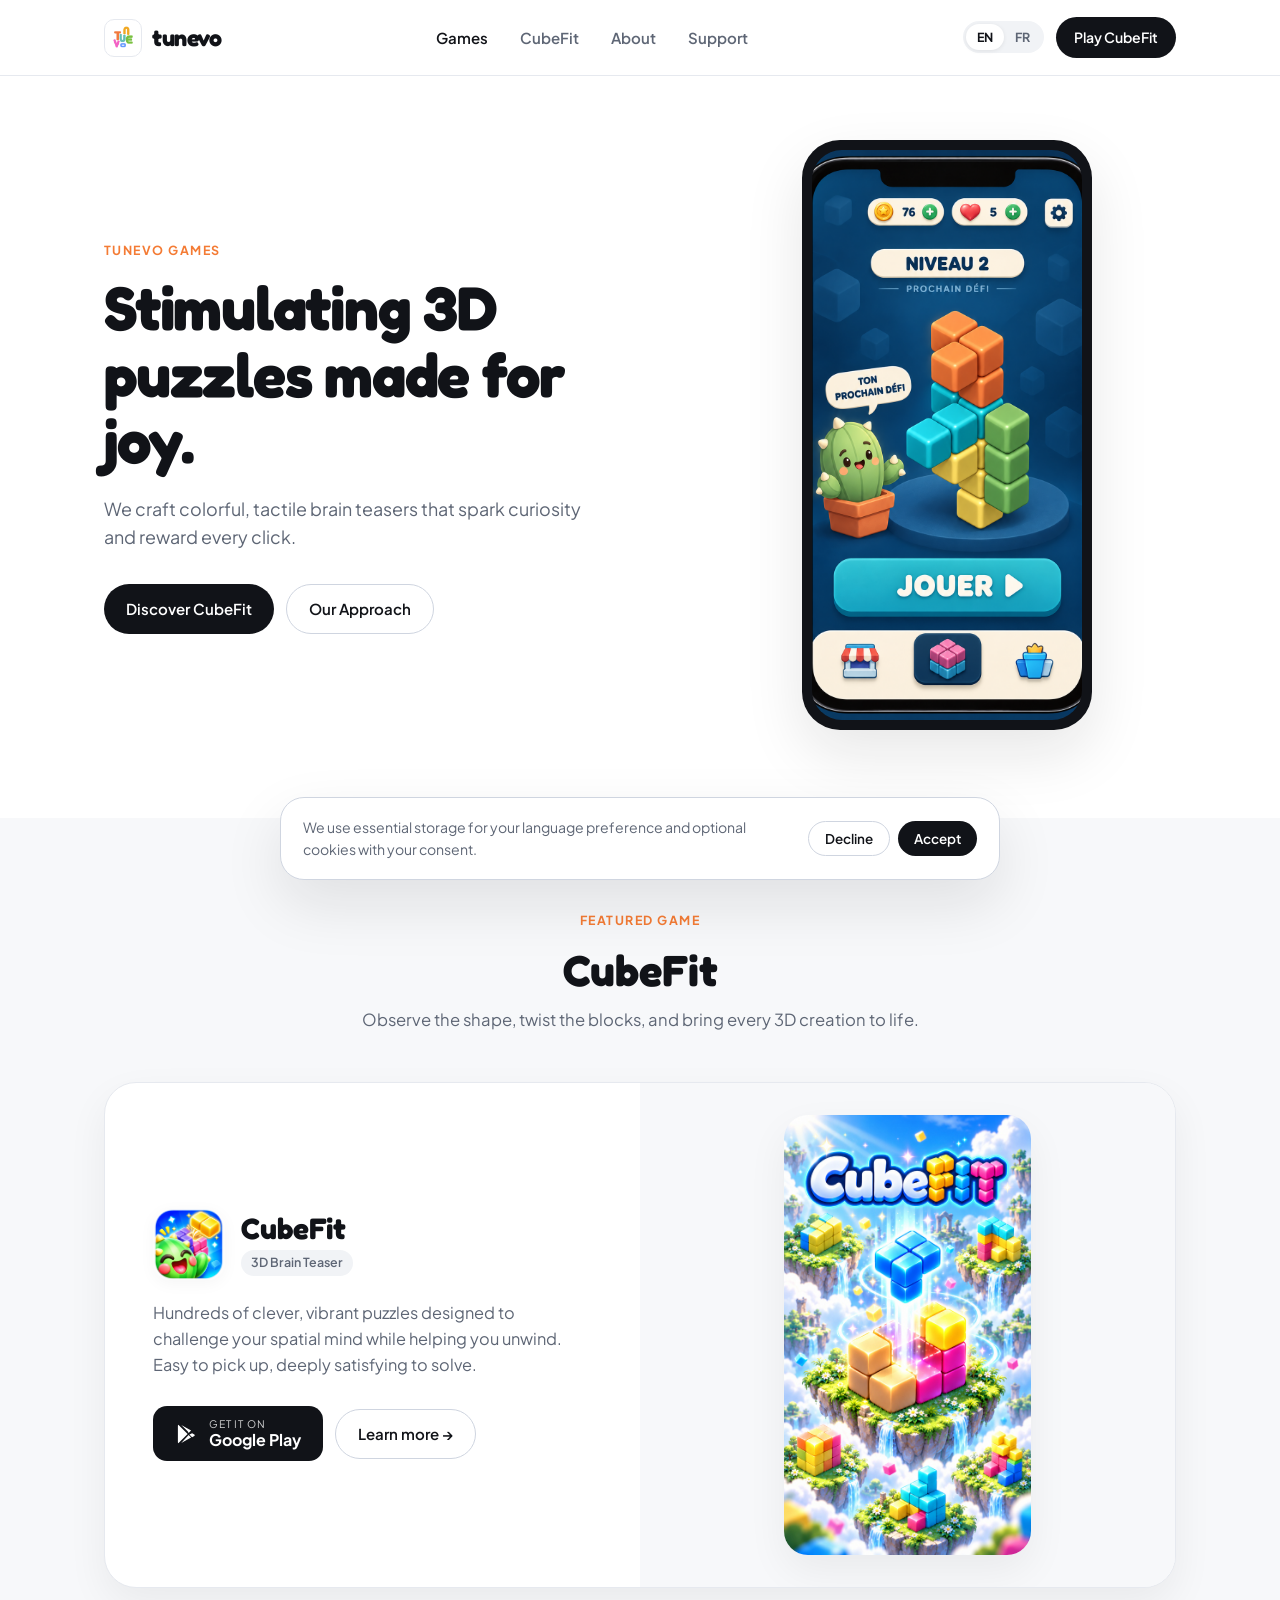
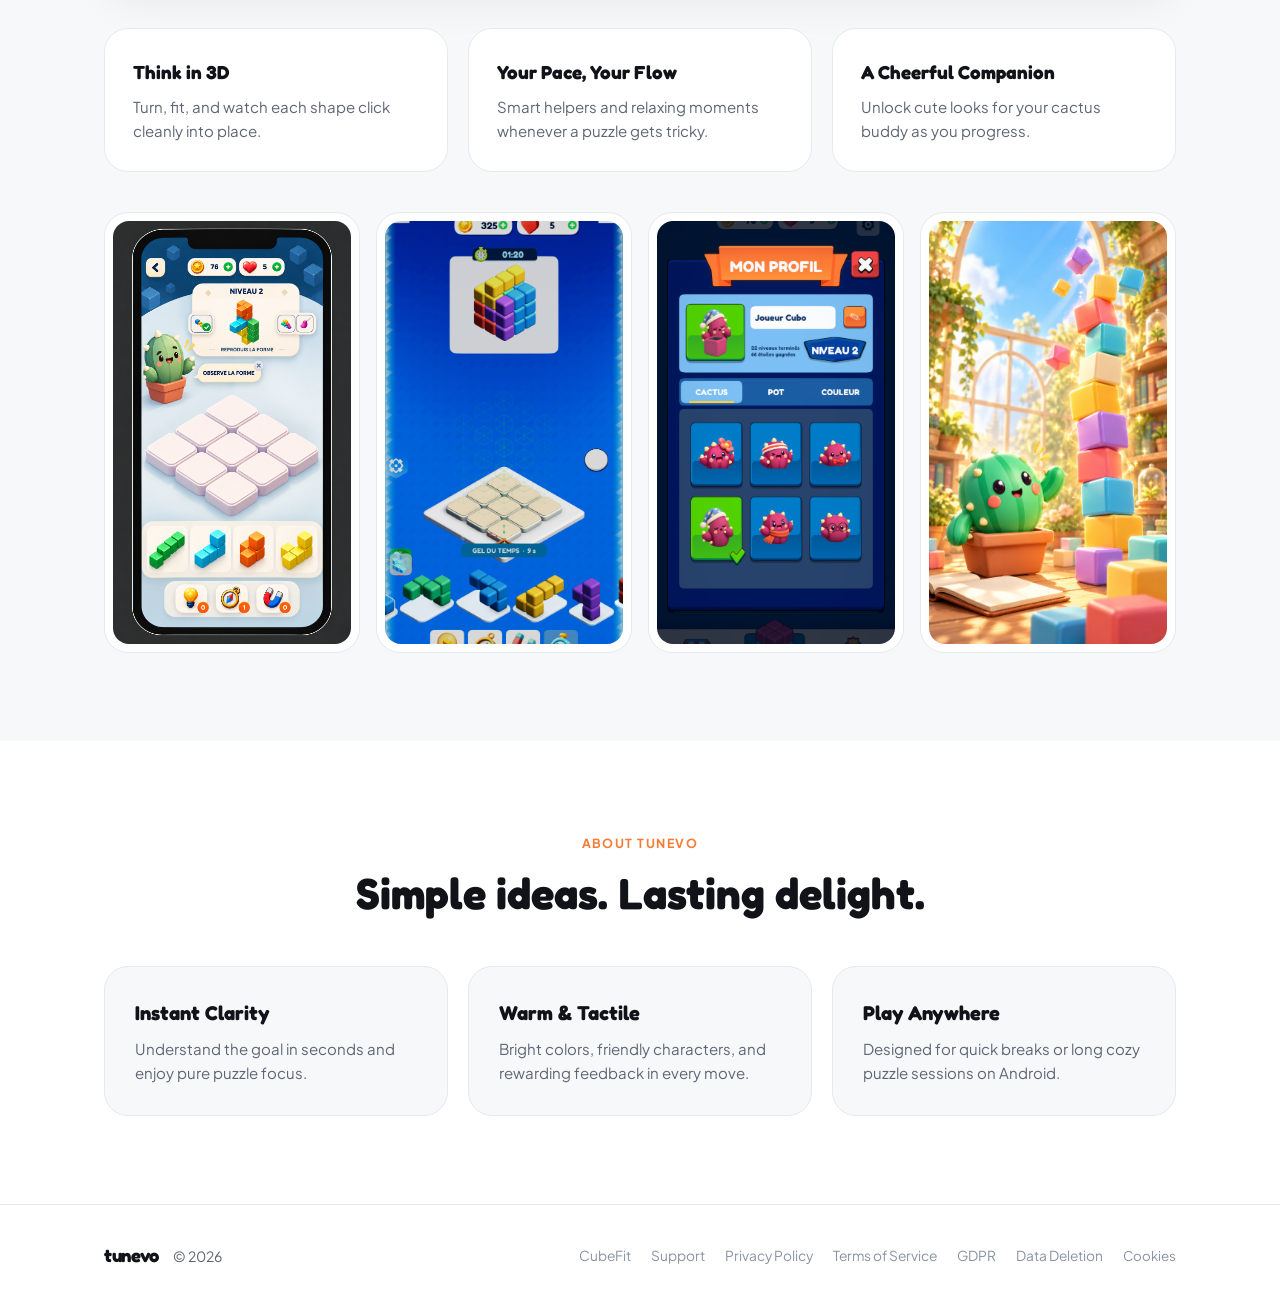
==== commit 4dc3917d: "content: complete bilingual Privacy Policy, Terms of Service, enriched CubeFit page, and explicit .h" ====
--- a/index.html
+++ b/index.html
@@ -22,7 +22,7 @@
 <body>
   <header class="site-header">
     <div class="container nav-inner">
-      <a href="./" class="brand-link" aria-label="tunevo">
+      <a href="index.html" class="brand-link" aria-label="tunevo">
         <span class="brand-logo-wrap">
           <img src="assets/images/tunevo-logo.png" alt="tunevo logo">
         </span>
@@ -32,8 +32,9 @@
       <nav aria-label="Primary Navigation">
         <ul class="nav-links">
           <li><a href="#games" class="active" data-i18n-en="Games" data-i18n-fr="Jeux">Games</a></li>
+          <li><a href="cubefit.html">CubeFit</a></li>
           <li><a href="#about" data-i18n-en="About" data-i18n-fr="À propos">About</a></li>
-          <li><a href="support/" data-i18n-en="Support" data-i18n-fr="Support">Support</a></li>
+          <li><a href="support.html" data-i18n-en="Support" data-i18n-fr="Support">Support</a></li>
         </ul>
       </nav>
 
@@ -53,9 +54,9 @@
   <div class="mobile-drawer" id="mobileDrawer">
     <ul>
       <li><a href="#games" data-i18n-en="Games" data-i18n-fr="Jeux">Games</a></li>
-      <li><a href="cubefit/" data-i18n-en="CubeFit" data-i18n-fr="CubeFit">CubeFit</a></li>
+      <li><a href="cubefit.html">CubeFit</a></li>
       <li><a href="#about" data-i18n-en="About" data-i18n-fr="À propos">About</a></li>
-      <li><a href="support/" data-i18n-en="Support" data-i18n-fr="Support">Support</a></li>
+      <li><a href="support.html" data-i18n-en="Support" data-i18n-fr="Support">Support</a></li>
     </ul>
   </div>
 
@@ -124,7 +125,7 @@
                   <strong>Google Play</strong>
                 </span>
               </a>
-              <a href="cubefit/" class="btn btn-outline" data-i18n-en="Learn more &rarr;" data-i18n-fr="En savoir plus &rarr;">Learn more &rarr;</a>
+              <a href="cubefit.html" class="btn btn-outline" data-i18n-en="Learn more &rarr;" data-i18n-fr="En savoir plus &rarr;">Learn more &rarr;</a>
             </div>
           </div>
 
@@ -214,12 +215,12 @@
       </div>
 
       <div class="footer-legal-links">
-        <a href="cubefit/" data-i18n-en="CubeFit" data-i18n-fr="CubeFit">CubeFit</a>
-        <a href="support/" data-i18n-en="Support" data-i18n-fr="Support">Support</a>
-        <a href="privacy/" data-i18n-en="Privacy Policy" data-i18n-fr="Politique de confidentialité">Privacy Policy</a>
-        <a href="terms/" data-i18n-en="Terms" data-i18n-fr="Conditions d'utilisation">Terms</a>
-        <a href="gdpr/" data-i18n-en="GDPR" data-i18n-fr="RGPD">GDPR</a>
-        <a href="data-deletion/" data-i18n-en="Data Deletion" data-i18n-fr="Suppression des données">Data Deletion</a>
+        <a href="cubefit.html" data-i18n-en="CubeFit" data-i18n-fr="CubeFit">CubeFit</a>
+        <a href="support.html" data-i18n-en="Support" data-i18n-fr="Support">Support</a>
+        <a href="privacy.html" data-i18n-en="Privacy Policy" data-i18n-fr="Politique de confidentialité">Privacy Policy</a>
+        <a href="terms.html" data-i18n-en="Terms of Service" data-i18n-fr="Conditions d'utilisation">Terms of Service</a>
+        <a href="gdpr.html" data-i18n-en="GDPR" data-i18n-fr="RGPD">GDPR</a>
+        <a href="data-deletion.html" data-i18n-en="Data Deletion" data-i18n-fr="Suppression des données">Data Deletion</a>
         <button type="button" data-open-cookie-banner data-i18n-en="Cookies" data-i18n-fr="Cookies">Cookies</button>
       </div>
     </div>
@@ -228,7 +229,7 @@
   <!-- Lightbox -->
   <div class="lightbox" id="imageLightbox" aria-hidden="true" role="dialog" aria-label="Preview">
     <button type="button" class="lightbox-close" aria-label="Close">&times;</button>
-    <img src="" alt="">
+    <img src="assets/images/cubefit-poster.jpg" alt="CubeFit Preview">
   </div>
 
   <!-- Discreet Cookie Banner -->
--- a/assets/css/styles.css
+++ b/assets/css/styles.css
@@ -1029,6 +1029,75 @@
 }
 
 /* ==========================================================================
+   STEPS & CTA CARD (CubeFit Page)
+   ========================================================================== */
+.steps-grid {
+  display: grid;
+  grid-template-columns: repeat(3, minmax(0, 1fr));
+  gap: 20px;
+}
+
+.step-card {
+  background: var(--bg-surface);
+  border: 1px solid var(--border-subtle);
+  border-radius: var(--radius-lg);
+  padding: 28px;
+}
+
+.step-num {
+  display: inline-grid;
+  place-items: center;
+  width: 34px;
+  height: 34px;
+  border-radius: 10px;
+  background: var(--ink-primary);
+  color: #FFFFFF;
+  font-family: var(--font-display);
+  font-size: 0.95rem;
+  font-weight: 700;
+  margin-bottom: 14px;
+}
+
+.step-card h3 {
+  font-family: var(--font-display);
+  font-size: 1.18rem;
+  color: var(--ink-primary);
+  margin-bottom: 8px;
+}
+
+.step-card p {
+  font-size: 0.94rem;
+  color: var(--ink-secondary);
+}
+
+.gallery-grid.cols-3 {
+  grid-template-columns: repeat(3, minmax(0, 1fr));
+}
+
+.cta-card {
+  background: var(--bg-surface);
+  border: 1px solid var(--border-subtle);
+  border-radius: var(--radius-xl);
+  padding: 48px 32px;
+  text-align: center;
+  max-width: 780px;
+  margin: 0 auto;
+}
+
+.cta-card h2 {
+  font-family: var(--font-display);
+  font-size: clamp(1.75rem, 3vw, 2.4rem);
+  color: var(--ink-primary);
+  margin-bottom: 12px;
+}
+
+.cta-card p {
+  color: var(--ink-secondary);
+  max-width: 520px;
+  margin: 0 auto 24px;
+}
+
+/* ==========================================================================
    RESPONSIVE
    ========================================================================== */
 @media (max-width: 960px) {
@@ -1043,11 +1112,13 @@
   }
 
   .experience-grid,
-  .about-grid {
+  .about-grid,
+  .steps-grid {
     grid-template-columns: 1fr;
   }
 
-  .gallery-grid {
+  .gallery-grid,
+  .gallery-grid.cols-3 {
     grid-template-columns: repeat(2, minmax(0, 1fr));
   }
 
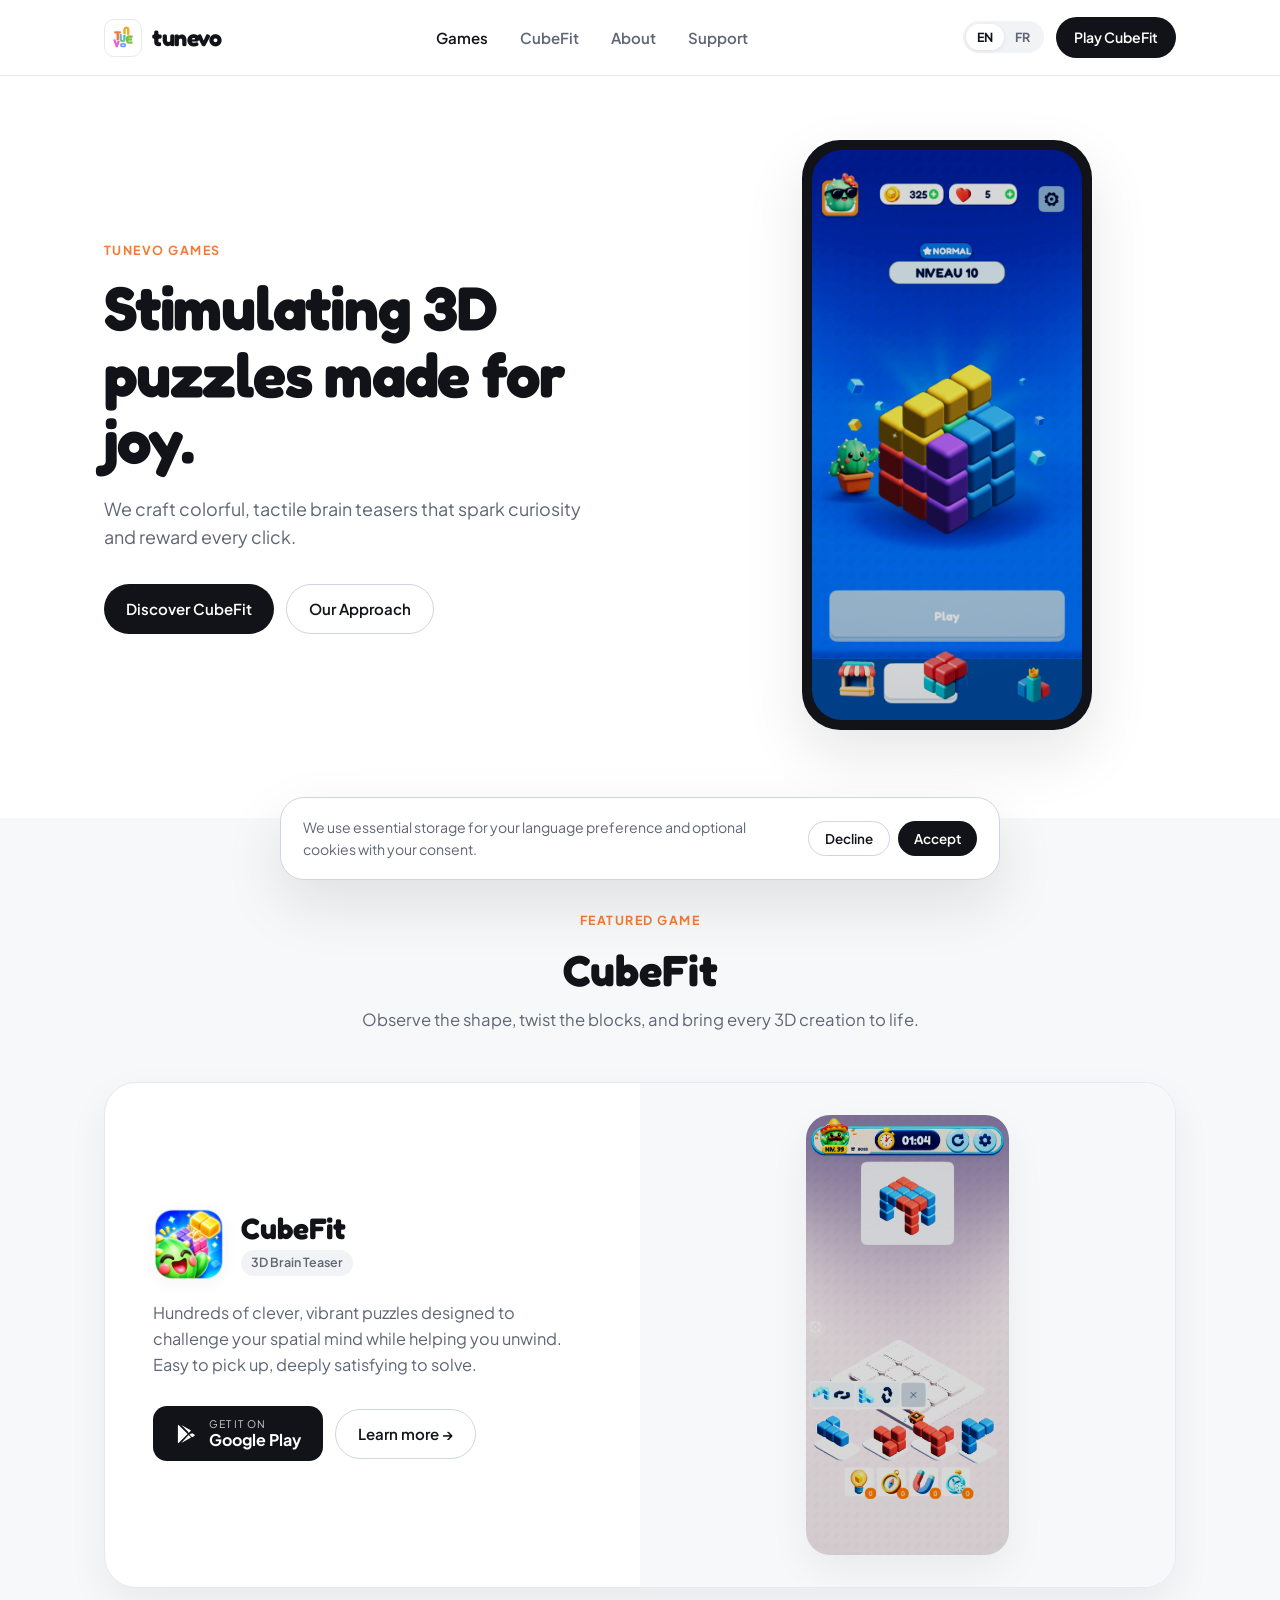
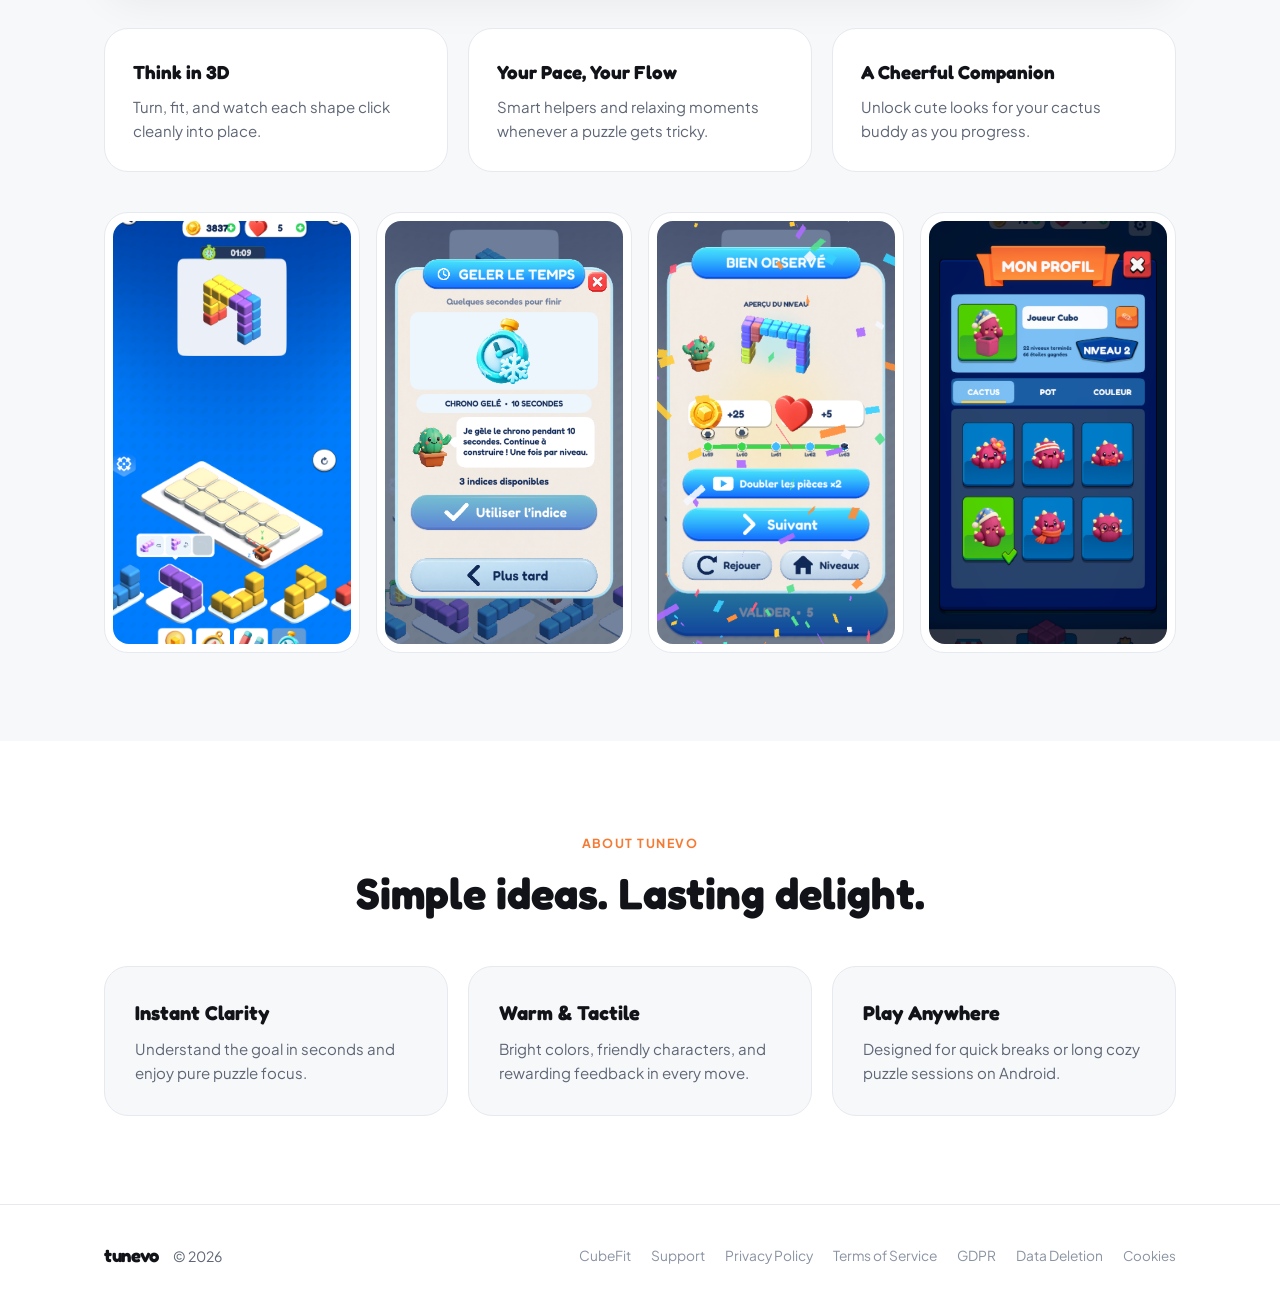
==== commit cd231bd7: "media: update website with real in-game Unity screenshots" ====
--- a/index.html
+++ b/index.html
@@ -130,7 +130,7 @@
           </div>
 
           <div class="cubefit-media">
-            <img src="assets/images/cubefit-poster.jpg" alt="CubeFit Artwork">
+            <img src="assets/images/cubefit-phone-gameplay.png" alt="CubeFit In-Game Gameplay">
           </div>
         </article>
 
@@ -158,17 +158,17 @@
 
         <!-- Gallery -->
         <div class="gallery-grid">
-          <div class="gallery-card" data-lightbox-src="assets/images/cubefit-phone-gameplay.png" data-lightbox-alt="CubeFit Puzzle">
-            <img src="assets/images/cubefit-phone-gameplay.png" alt="CubeFit Puzzle" loading="lazy">
-          </div>
-          <div class="gallery-card" data-lightbox-src="assets/images/cubefit-screen-freeze.png" data-lightbox-alt="CubeFit Challenge">
-            <img src="assets/images/cubefit-screen-freeze.png" alt="CubeFit Challenge" loading="lazy">
-          </div>
-          <div class="gallery-card" data-lightbox-src="assets/images/cubefit-screen-profile.png" data-lightbox-alt="CubeFit Cactus Buddy">
-            <img src="assets/images/cubefit-screen-profile.png" alt="CubeFit Cactus Buddy" loading="lazy">
-          </div>
-          <div class="gallery-card" data-lightbox-src="assets/images/cubefit-art-tower.jpg" data-lightbox-alt="CubeFit World">
-            <img src="assets/images/cubefit-art-tower.jpg" alt="CubeFit World" loading="lazy">
+          <div class="gallery-card" data-lightbox-src="assets/images/cubefit-screen-rotation.png" data-lightbox-alt="CubeFit 3D Puzzle and Rotation">
+            <img src="assets/images/cubefit-screen-rotation.png" alt="CubeFit 3D Puzzle and Rotation" loading="lazy">
+          </div>
+          <div class="gallery-card" data-lightbox-src="assets/images/cubefit-screen-freeze.png" data-lightbox-alt="CubeFit Time Freeze Helper">
+            <img src="assets/images/cubefit-screen-freeze.png" alt="CubeFit Time Freeze Helper" loading="lazy">
+          </div>
+          <div class="gallery-card" data-lightbox-src="assets/images/cubefit-screen-victory.png" data-lightbox-alt="CubeFit Level Complete">
+            <img src="assets/images/cubefit-screen-victory.png" alt="CubeFit Level Complete" loading="lazy">
+          </div>
+          <div class="gallery-card" data-lightbox-src="assets/images/cubefit-screen-profile.png" data-lightbox-alt="CubeFit Cactus Customizer">
+            <img src="assets/images/cubefit-screen-profile.png" alt="CubeFit Cactus Customizer" loading="lazy">
           </div>
         </div>
       </div>
@@ -229,7 +229,7 @@
   <!-- Lightbox -->
   <div class="lightbox" id="imageLightbox" aria-hidden="true" role="dialog" aria-label="Preview">
     <button type="button" class="lightbox-close" aria-label="Close">&times;</button>
-    <img src="assets/images/cubefit-poster.jpg" alt="CubeFit Preview">
+    <img src="assets/images/cubefit-phone-gameplay.png" alt="CubeFit Preview">
   </div>
 
   <!-- Discreet Cookie Banner -->
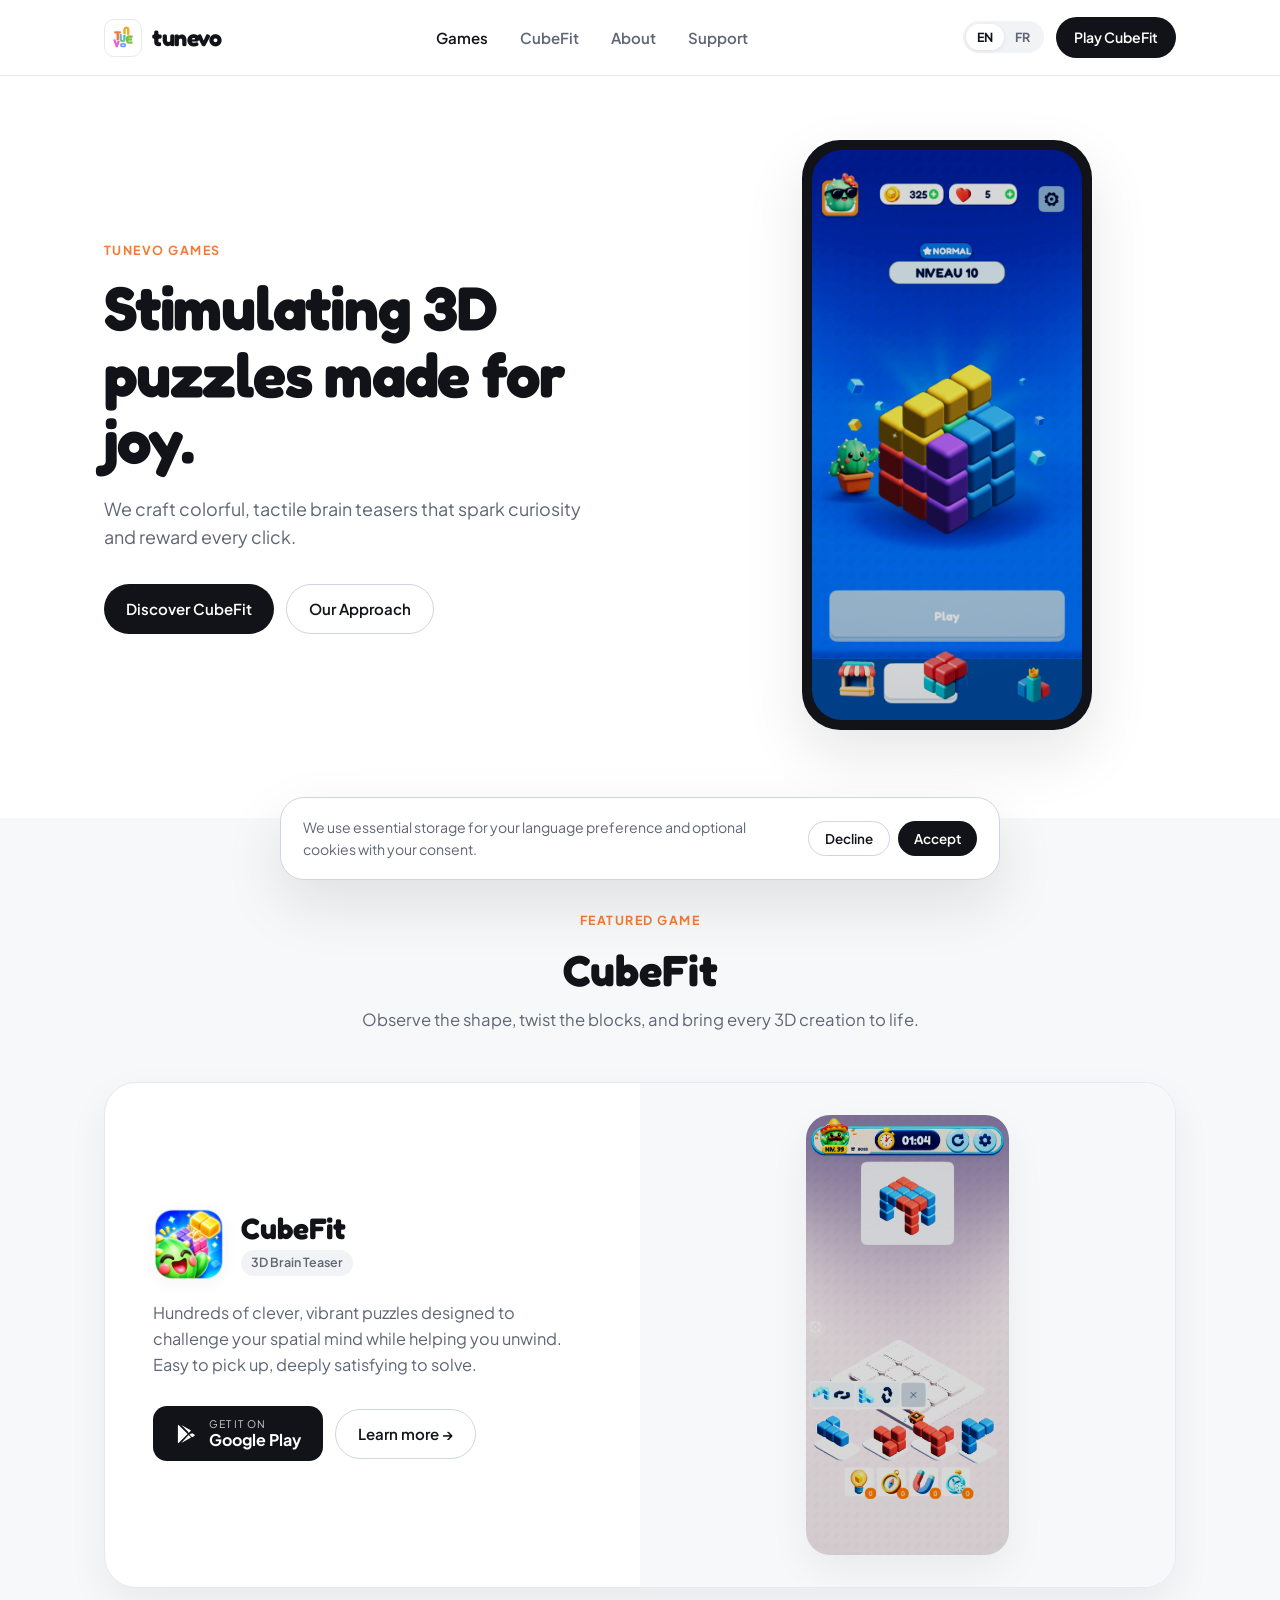
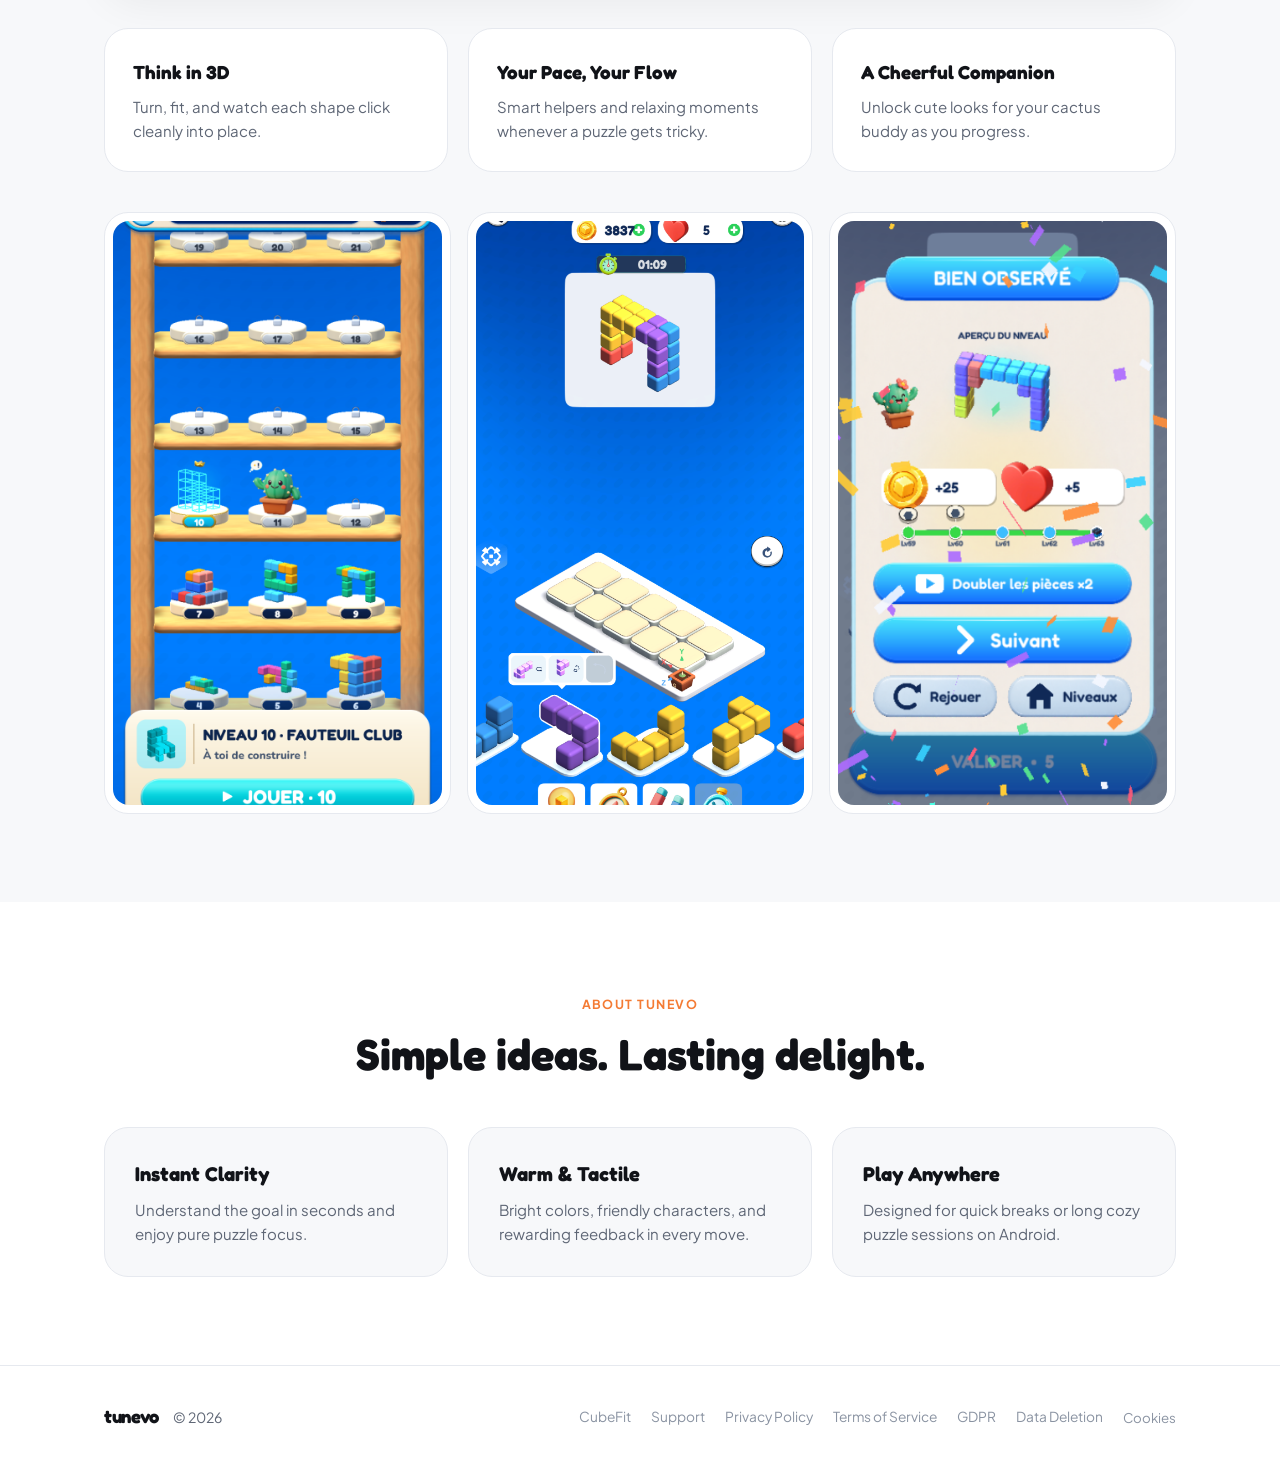
==== commit e7271cce: "Show only 3 screenshots featuring the World Map and remove shop UI" ====
--- a/index.html
+++ b/index.html
@@ -157,18 +157,15 @@
         </div>
 
         <!-- Gallery -->
-        <div class="gallery-grid">
+        <div class="gallery-grid cols-3">
+          <div class="gallery-card" data-lightbox-src="assets/images/cubefit-screen-worldmap.png" data-lightbox-alt="CubeFit World Map">
+            <img src="assets/images/cubefit-screen-worldmap.png" alt="CubeFit World Map" loading="lazy">
+          </div>
           <div class="gallery-card" data-lightbox-src="assets/images/cubefit-screen-rotation.png" data-lightbox-alt="CubeFit 3D Puzzle and Rotation">
             <img src="assets/images/cubefit-screen-rotation.png" alt="CubeFit 3D Puzzle and Rotation" loading="lazy">
           </div>
-          <div class="gallery-card" data-lightbox-src="assets/images/cubefit-screen-freeze.png" data-lightbox-alt="CubeFit Time Freeze Helper">
-            <img src="assets/images/cubefit-screen-freeze.png" alt="CubeFit Time Freeze Helper" loading="lazy">
-          </div>
           <div class="gallery-card" data-lightbox-src="assets/images/cubefit-screen-victory.png" data-lightbox-alt="CubeFit Level Complete">
             <img src="assets/images/cubefit-screen-victory.png" alt="CubeFit Level Complete" loading="lazy">
-          </div>
-          <div class="gallery-card" data-lightbox-src="assets/images/cubefit-screen-profile.png" data-lightbox-alt="CubeFit Cactus Customizer">
-            <img src="assets/images/cubefit-screen-profile.png" alt="CubeFit Cactus Customizer" loading="lazy">
           </div>
         </div>
       </div>
--- a/assets/css/styles.css
+++ b/assets/css/styles.css
@@ -540,7 +540,7 @@
 /* Minimal Screenshot Gallery */
 .gallery-grid {
   display: grid;
-  grid-template-columns: repeat(4, minmax(0, 1fr));
+  grid-template-columns: repeat(3, minmax(0, 1fr));
   gap: 16px;
 }
 
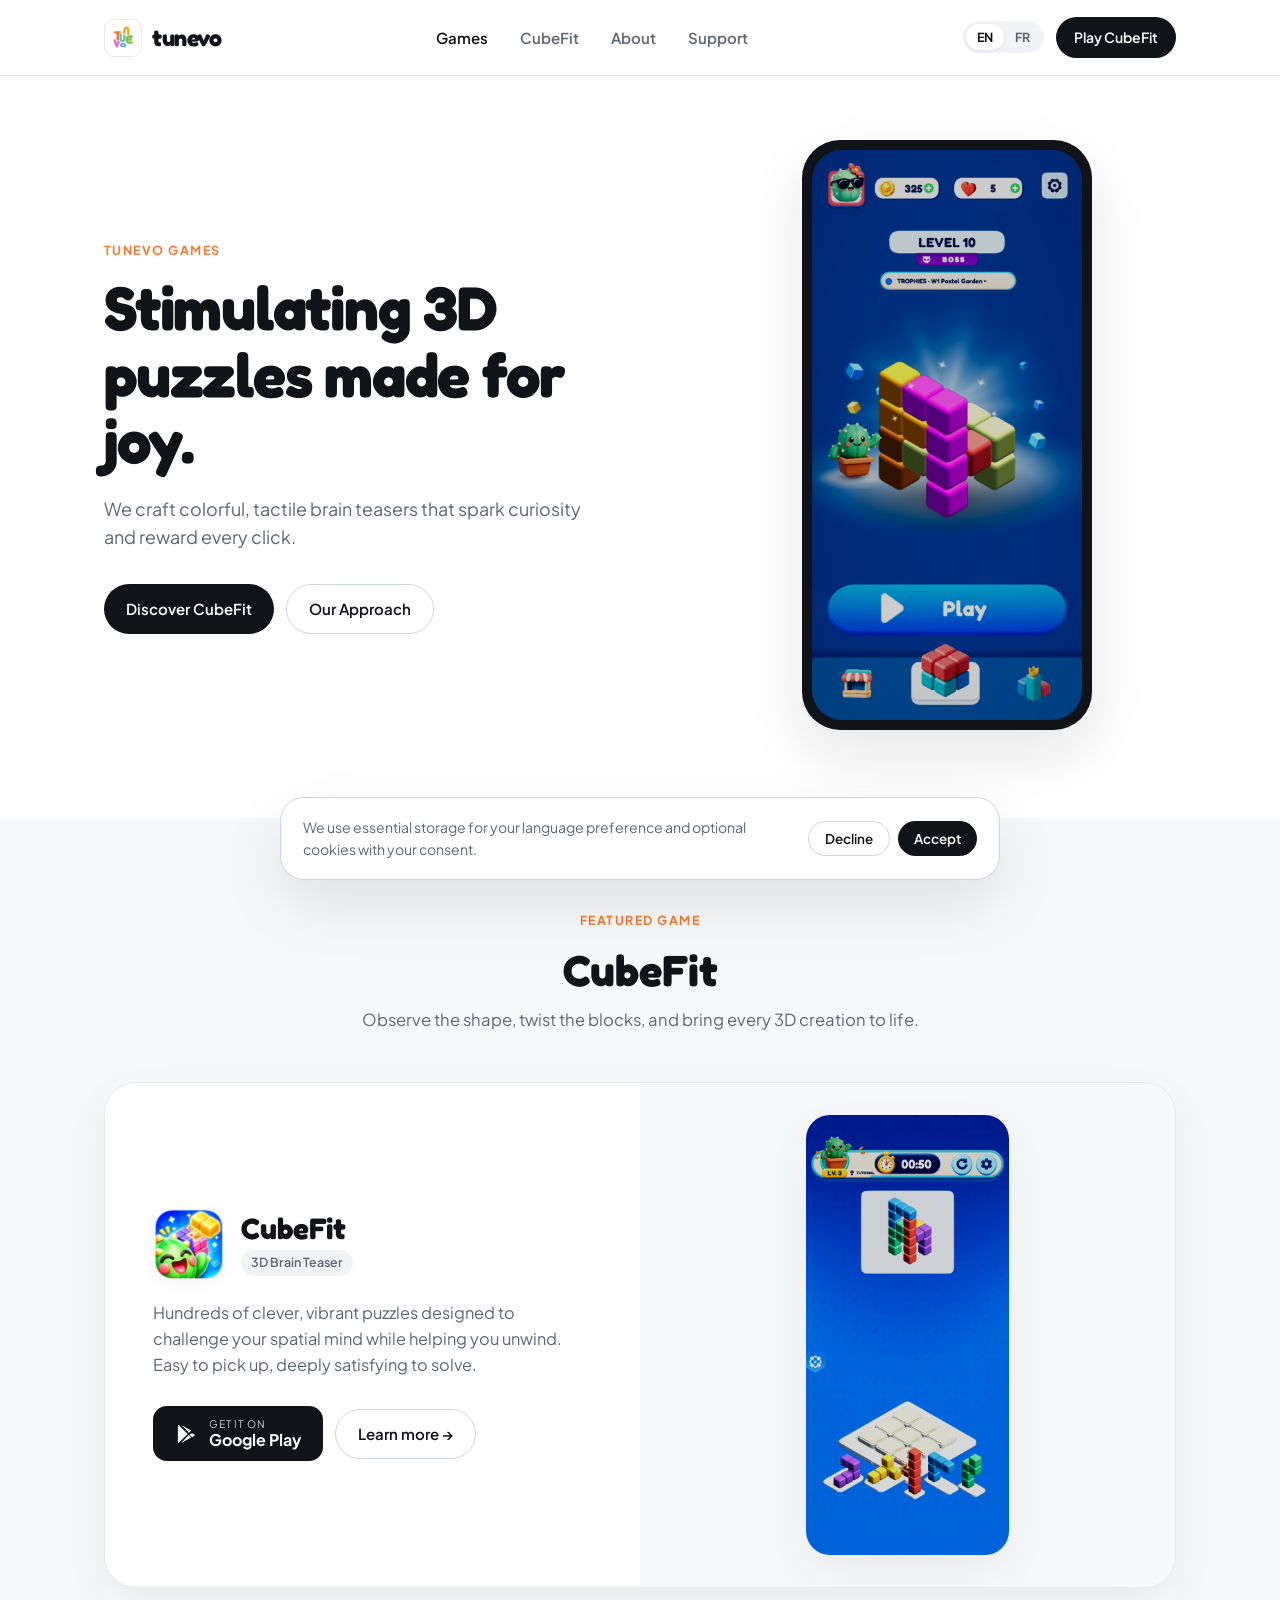
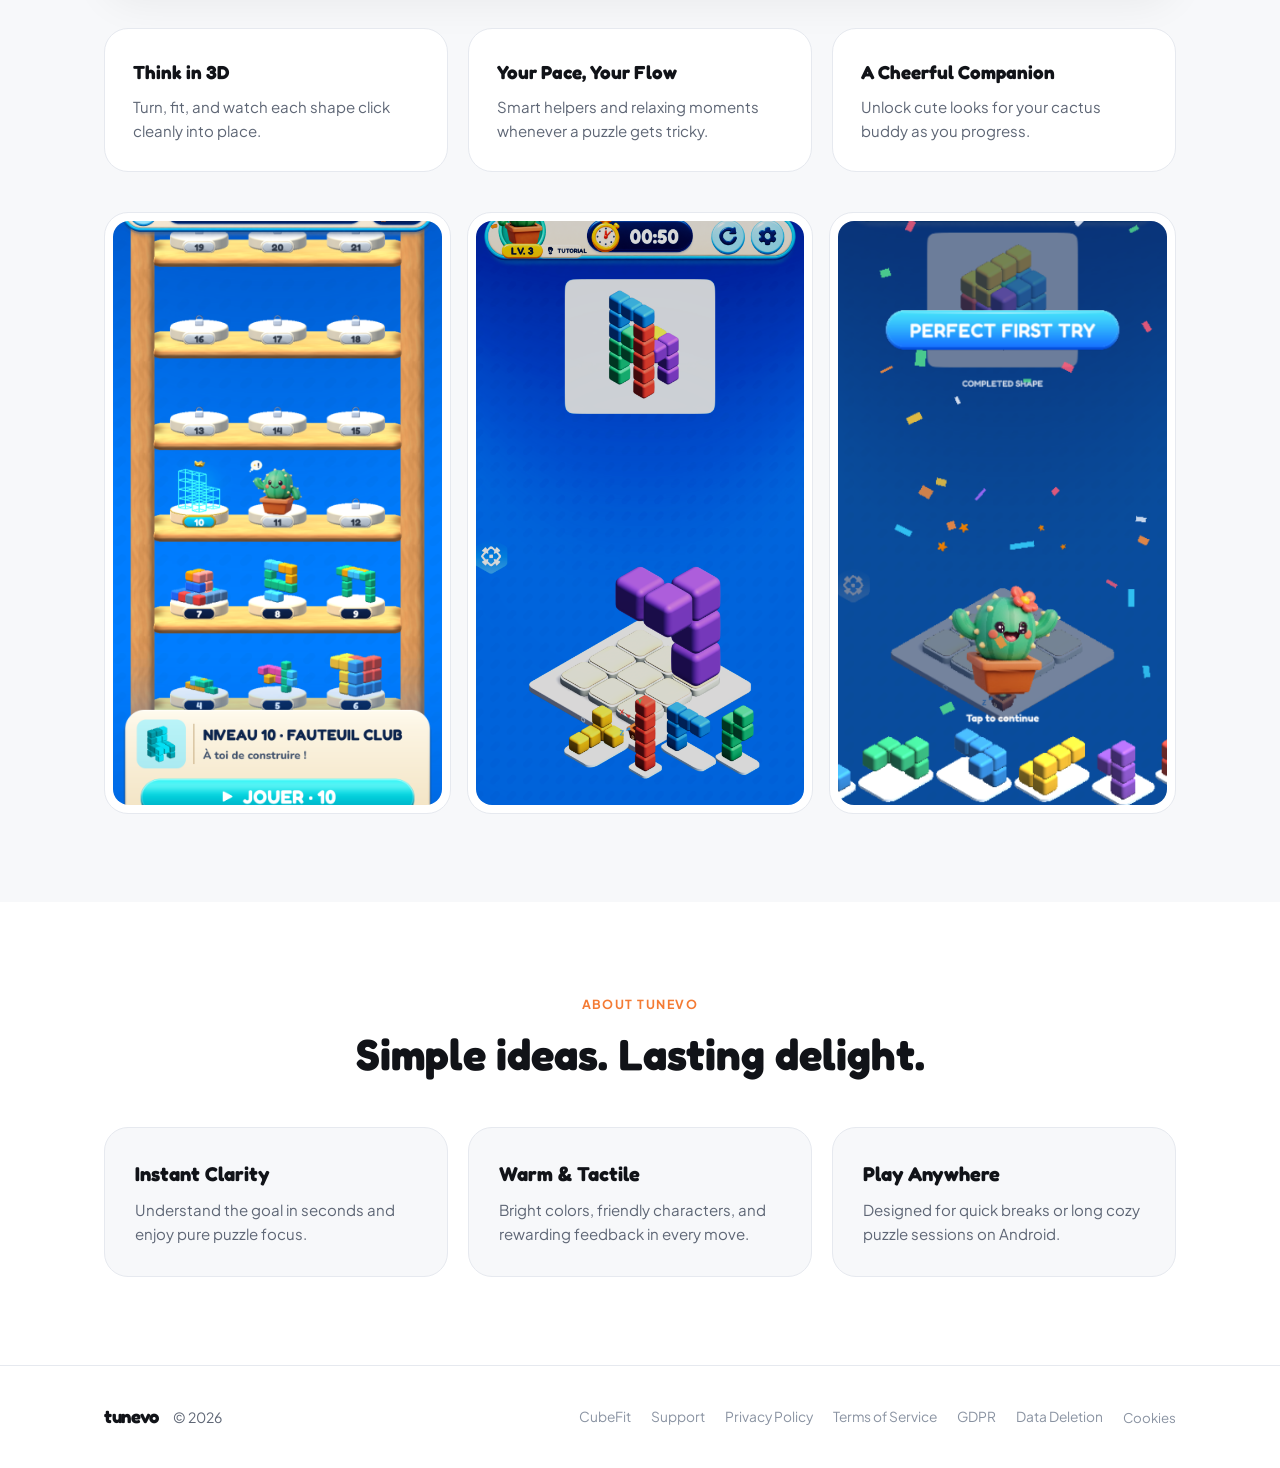
==== commit 73aed3a3: "Replace all screenshots with clean current-game captures and remove non-game poster" ====
--- a/index.html
+++ b/index.html
@@ -15,7 +15,7 @@
   <meta property="og:url" content="https://tunevo.si/">
   <meta property="og:title" content="tunevo — Playful 3D Puzzle Games">
   <meta property="og:description" content="Stimulating 3D puzzles designed for moments of pure joy. Discover CubeFit on Google Play.">
-  <meta property="og:image" content="https://tunevo.si/assets/images/cubefit-poster.jpg">
+  <meta property="og:image" content="https://tunevo.si/assets/images/cubefit-phone-gameplay.png">
 
   <link rel="stylesheet" href="assets/css/styles.css">
 </head>
